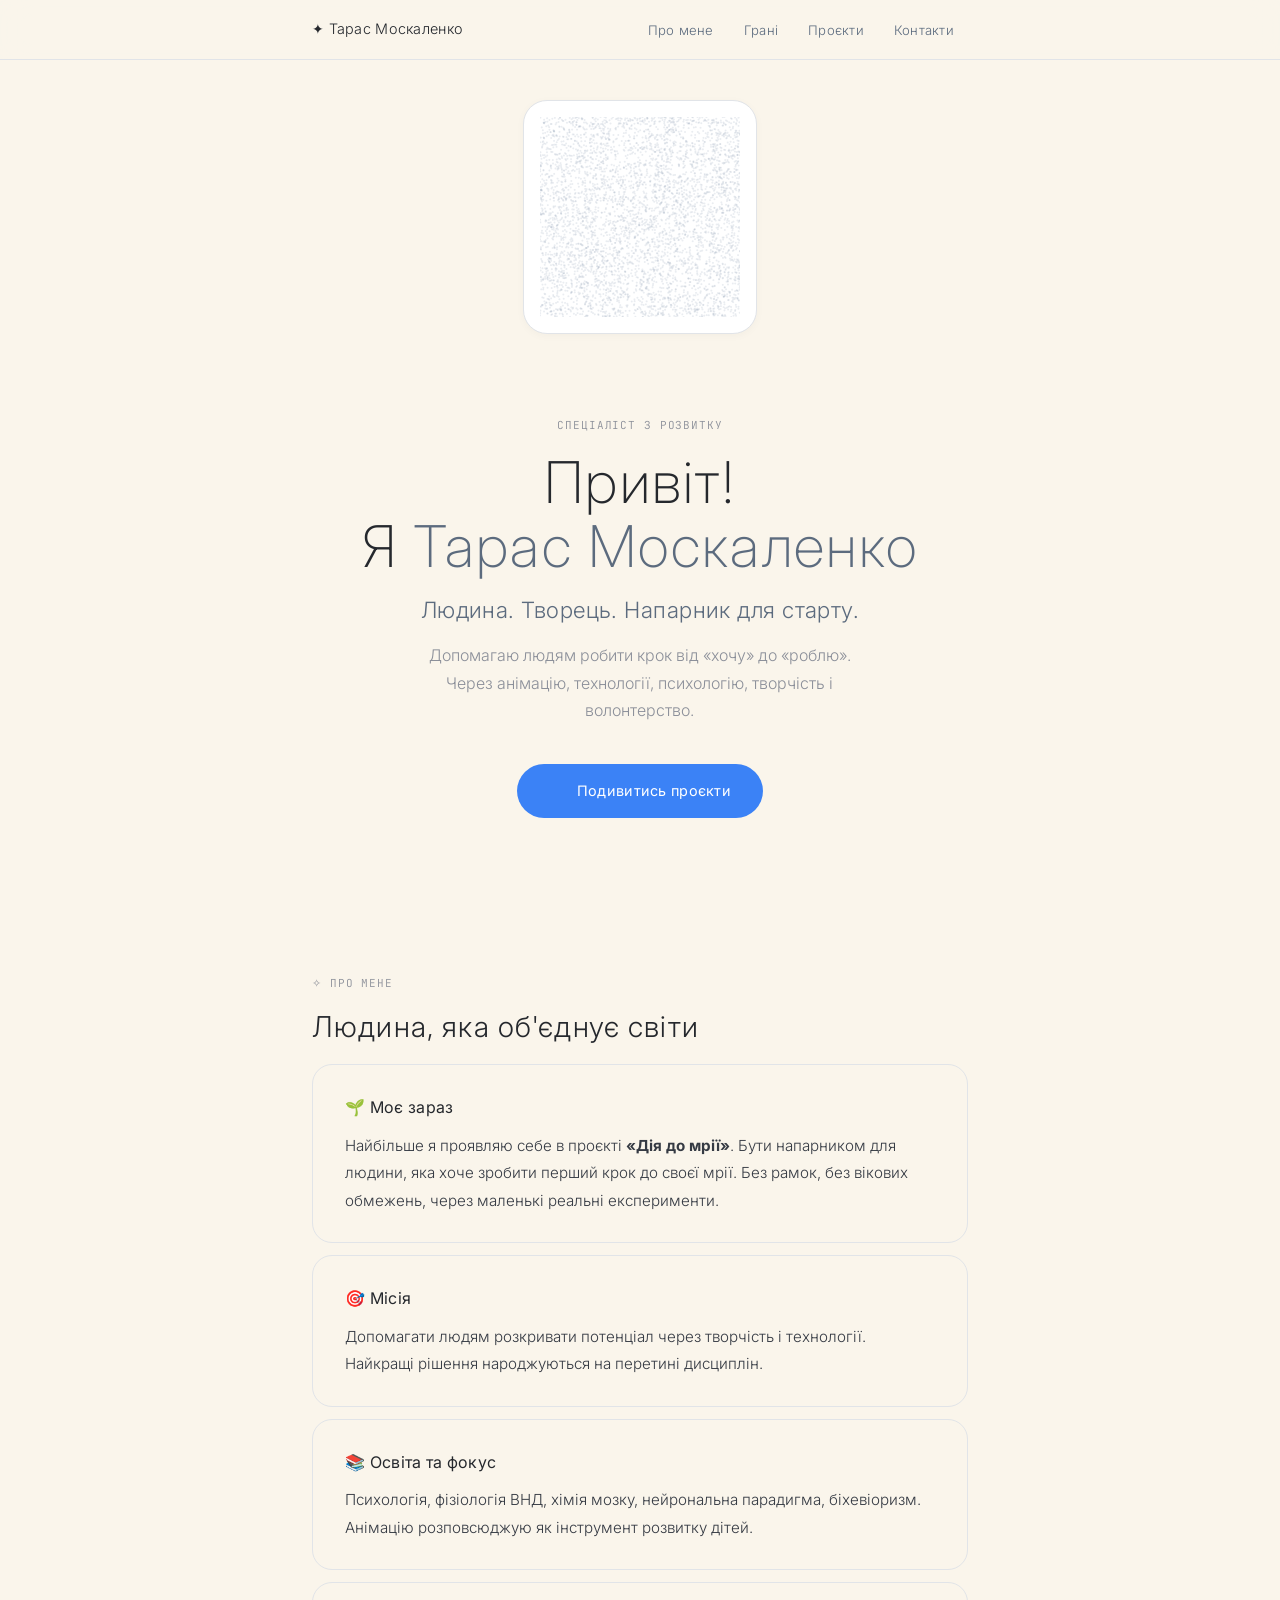
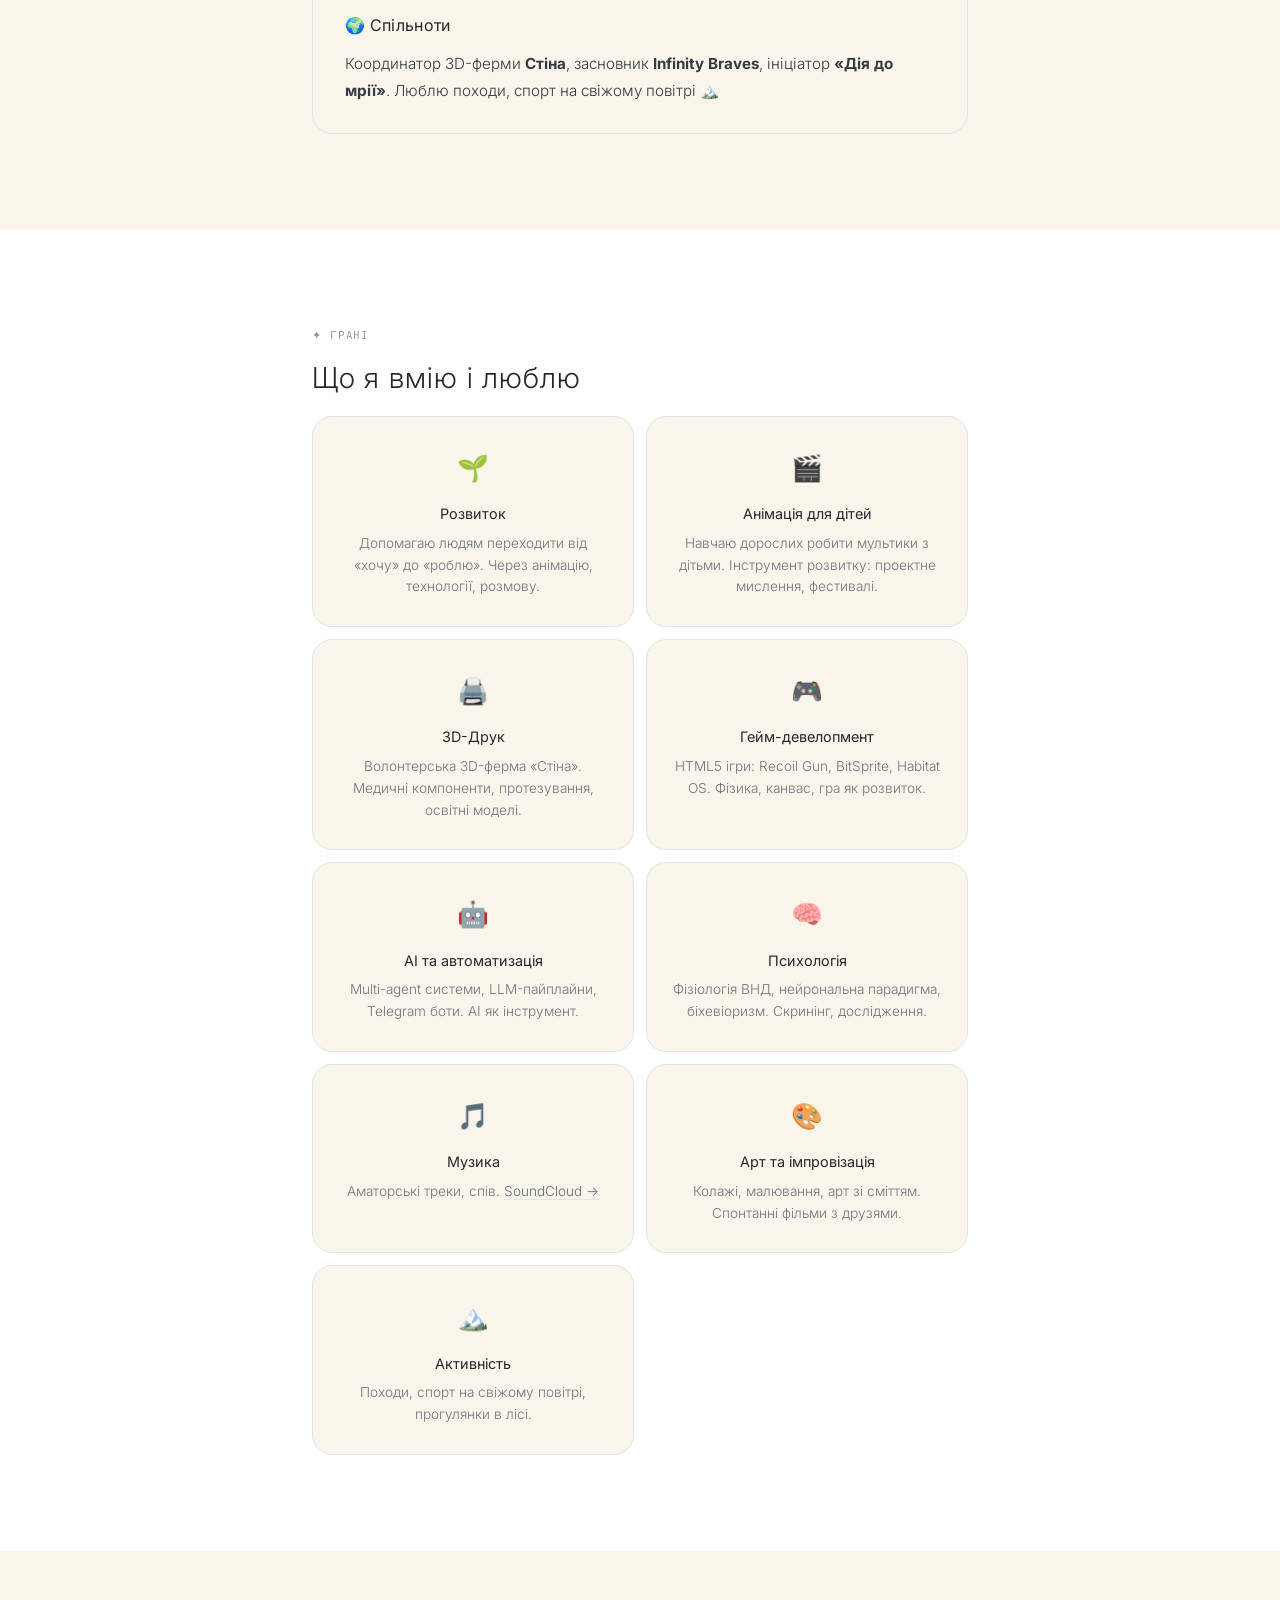
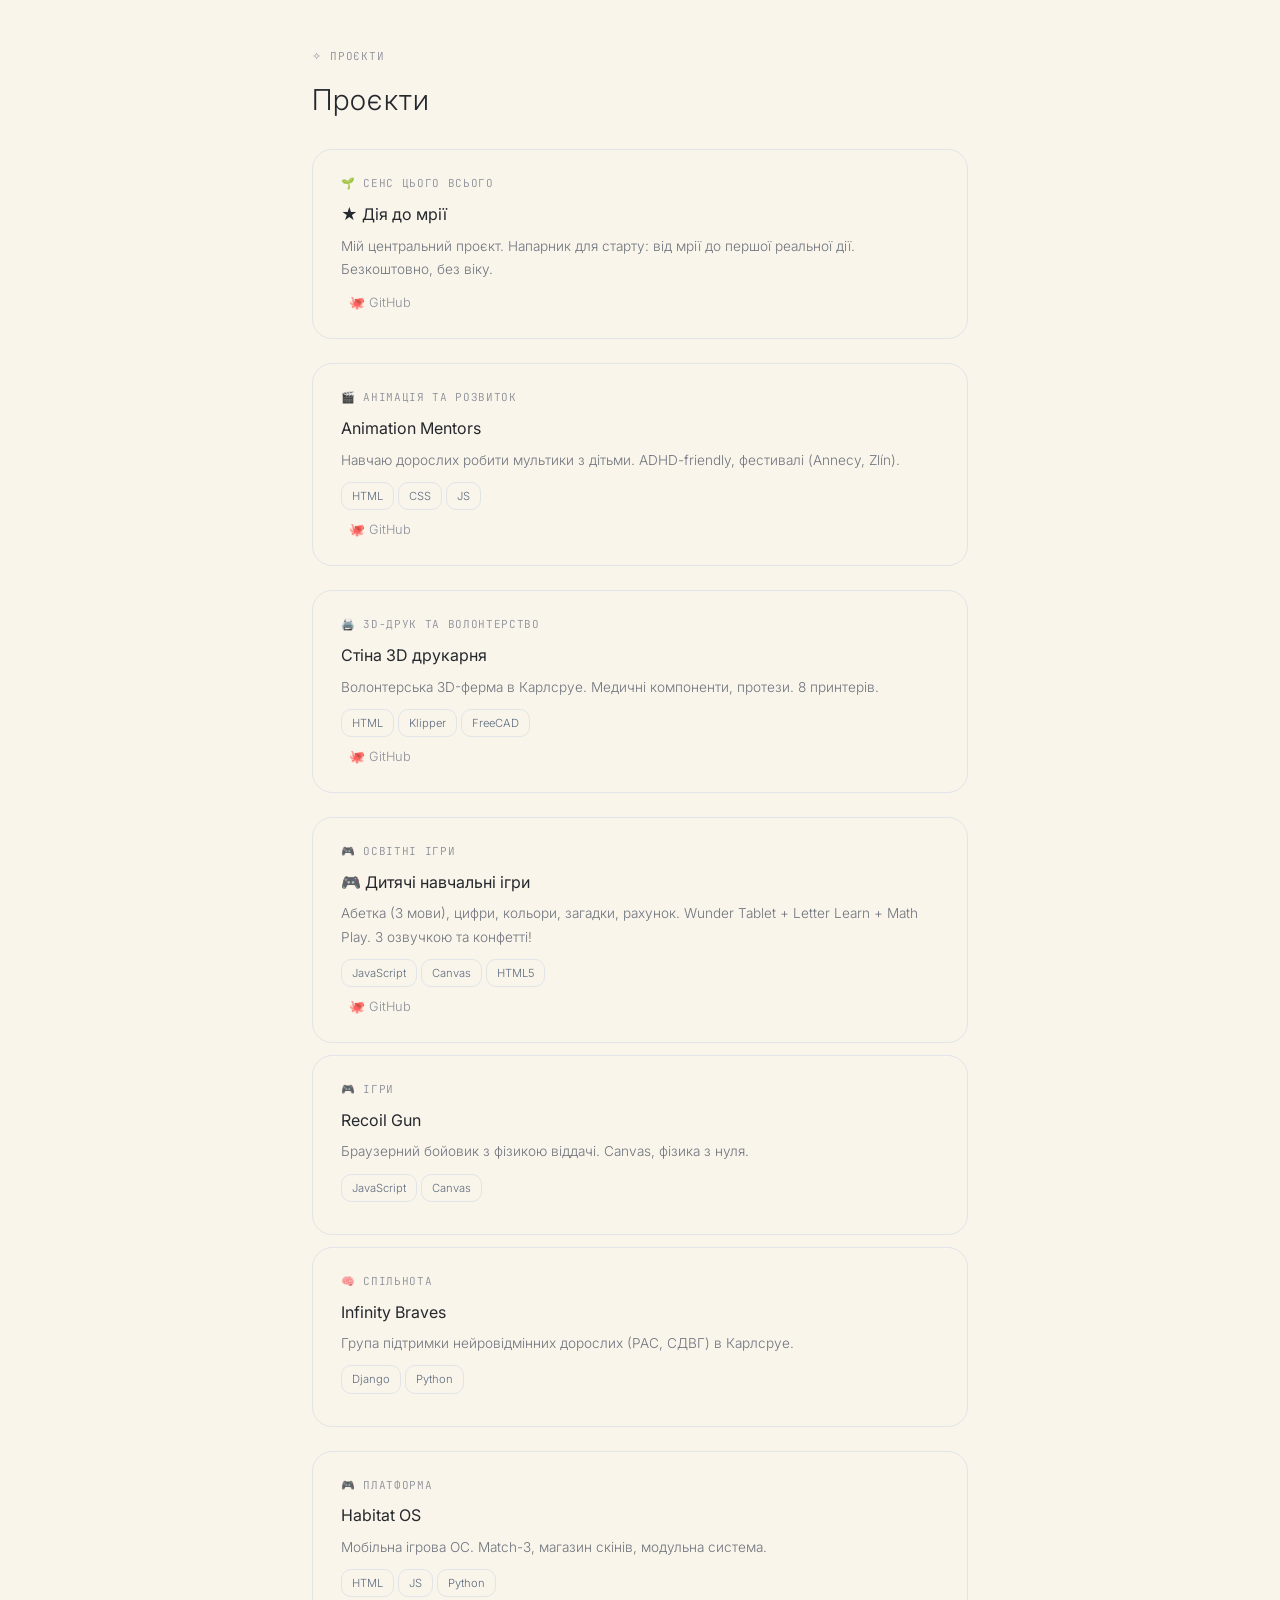
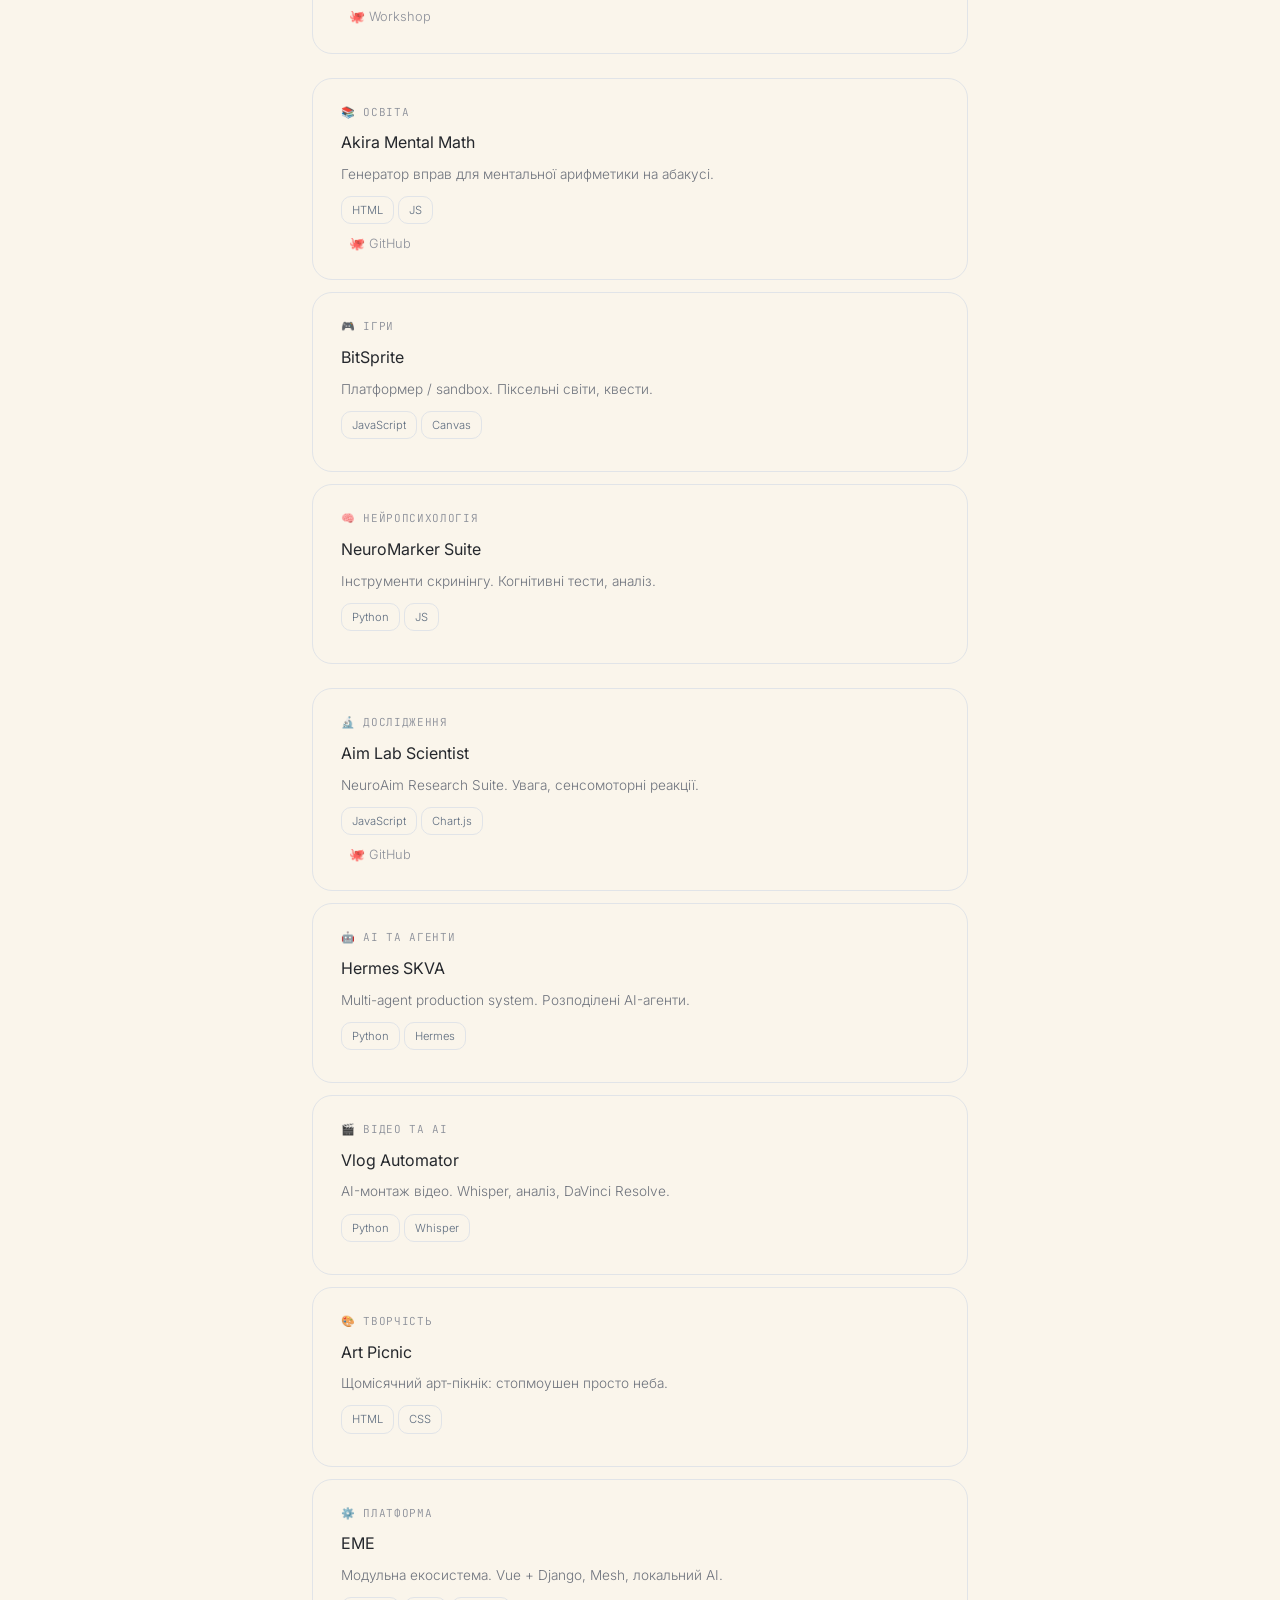
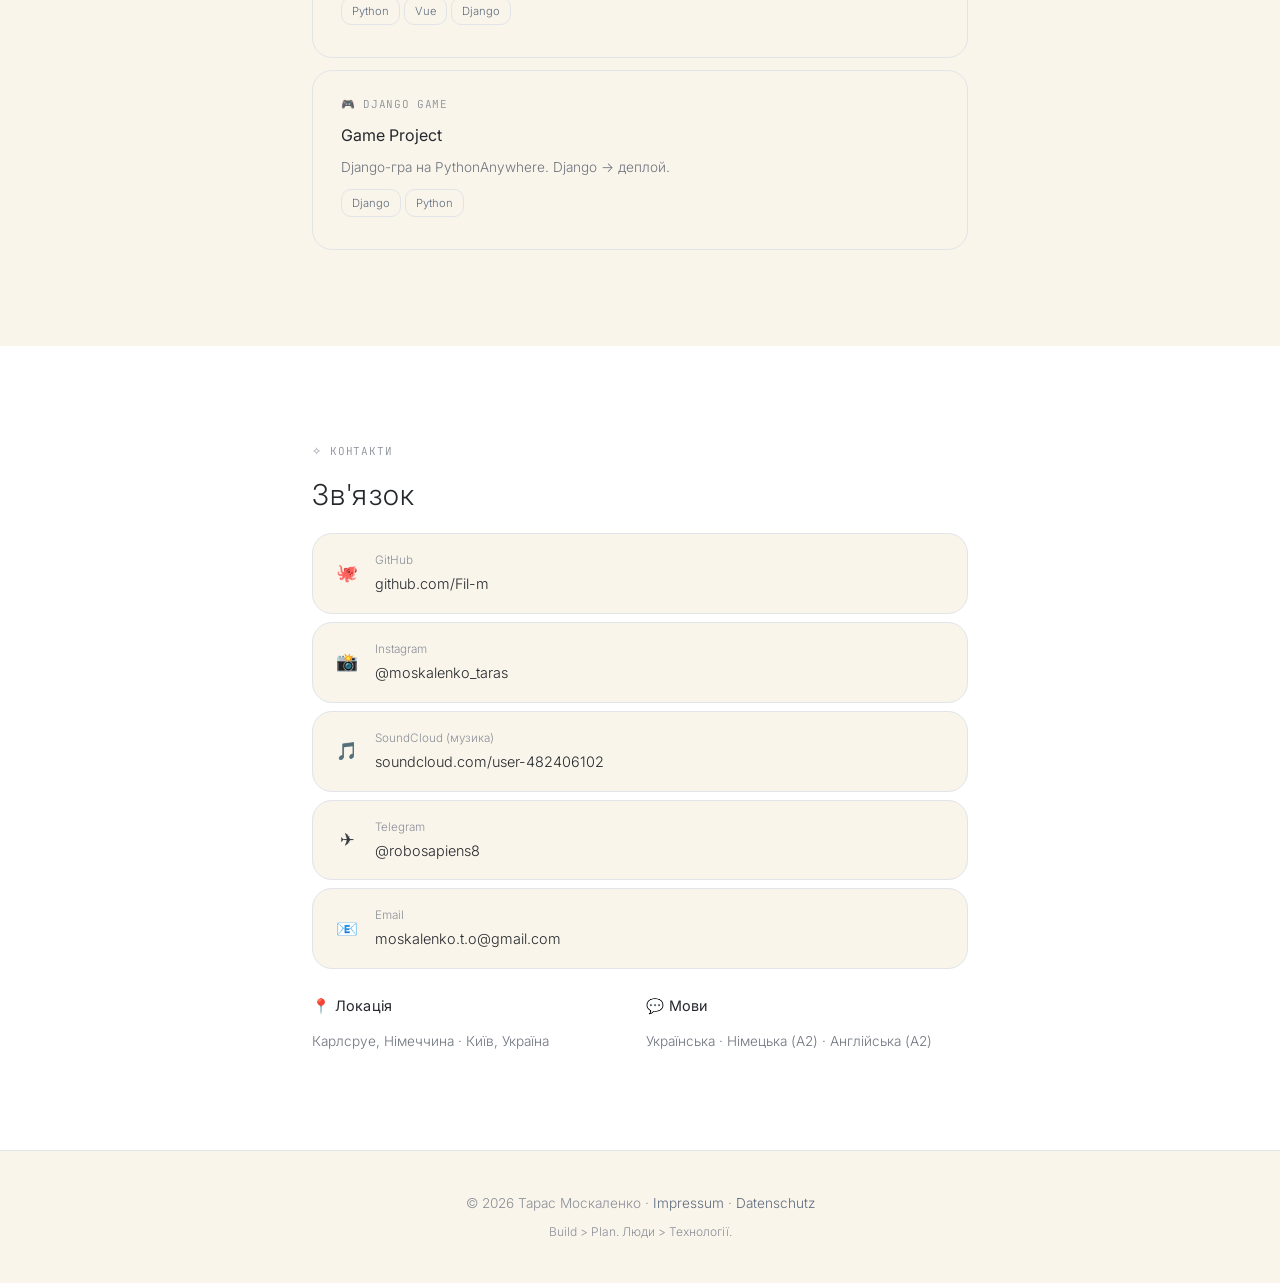
==== index.html @ 87bcaa01 "🖼️ Фото в білому div, кружок прибрано, частки літають по всьому блоку" ====
<!DOCTYPE html>
<html lang="uk">
<head>
<meta charset="UTF-8">
<meta name="viewport" content="width=device-width, initial-scale=1.0">
<title>Тарас Москаленко — Людина. Творець.</title>
<meta name="description" content="Тарас Москаленко — спеціаліст з розвитку. Анімація для дітей, 3D-друк, гейм-девелопмент, творчість, психологія.">
<link rel="preconnect" href="https://fonts.googleapis.com">
<link href="https://fonts.googleapis.com/css2?family=Inter:wght@200;300;400;500&family=JetBrains+Mono:wght@200;300;400&display=swap" rel="stylesheet">
<script src="face-data.js"></script>
<style>
*,*::before,*::after{box-sizing:border-box;margin:0;padding:0}
html{scroll-behavior:smooth}
body{font-family:'Inter',-apple-system,system-ui,sans-serif;background:#faf5eb;color:#353a43;line-height:1.8;-webkit-font-smoothing:antialiased;font-size:17px;font-weight:300}

.container{max-width:720px;margin:0 auto;padding:0 32px}
.mono{font-family:'JetBrains Mono',monospace;font-weight:300}

/* NAV */
nav{position:fixed;top:0;left:0;right:0;z-index:100;background:rgba(250,245,235,0.85);backdrop-filter:blur(16px);border-bottom:1px solid #e1e4e8}
.nav-inner{display:flex;align-items:center;justify-content:space-between;max-width:720px;margin:0 auto;padding:14px 32px}
.nav-logo{font-family:'Inter',sans-serif;font-weight:300;font-size:0.9rem;color:#25282d;letter-spacing:0.02em}
.nav-links{display:flex;gap:2px;list-style:none;flex-wrap:wrap}
.nav-links a{color:#5c6b7e;text-decoration:none;font-size:0.82rem;font-weight:300;padding:5px 14px;border-radius:20px;transition:all 0.2s;letter-spacing:0.02em}
.nav-links a:hover{color:#25282d;background:rgba(92,107,126,0.08)}

/* HERO */
.hero{min-height:90vh;display:flex;align-items:center;justify-content:center;background:#faf5eb;color:#25282d;padding:100px 0 60px;text-align:center;position:relative}
.hero h1{font-size:clamp(2.2rem,5.5vw,3.6rem);font-weight:200;letter-spacing:0.04em;line-height:1.1;margin-bottom:12px;color:#25282d}
.hero h1 .hl{color:#5c6b7e}
.hero-tagline{font-size:clamp(1.1rem,2.5vw,1.4rem);color:#5c6b7e;max-width:520px;margin:0 auto 12px;font-weight:300;letter-spacing:0.02em}
.hero-sub{font-size:clamp(0.9rem,1.8vw,1rem);color:#8b8f99;max-width:460px;margin:0 auto 40px;font-weight:300;line-height:1.7}
.hero-visual{margin-bottom:40px}
.hero-photo-wrap{background:#fff;border:1px solid #e1e4e8;border-radius:24px;padding:16px;display:inline-block;margin-bottom:32px;box-shadow:0 2px 8px rgba(0,0,0,0.03)}
#particleCanvas{width:200px;height:200px;display:block;margin:0 auto}
.hero-cta{display:inline-flex;align-items:center;gap:10px;background:#3b82f6;color:#fff;padding:14px 32px;border-radius:40px;font-size:0.9rem;font-weight:400;text-decoration:none;letter-spacing:0.02em;transition:background 0.3s}
.hero-cta:hover{background:#2563eb}

/* SECTIONS */
section{padding:96px 0}
section:nth-child(odd){background:#faf5eb}
section:nth-child(even){background:#fff}
.section-label{font-size:11px;font-family:'JetBrains Mono',monospace;font-weight:300;text-transform:uppercase;letter-spacing:0.08em;color:#8b8f99;margin-bottom:16px}
h2{font-size:clamp(1.4rem,3.2vw,1.8rem);font-weight:300;letter-spacing:0.04em;margin-bottom:20px;color:#25282d;line-height:1.2}
h2 + .sub{color:#6e737d;font-size:1rem;margin-bottom:40px;max-width:560px;line-height:1.7;font-weight:300}

/* ABOUT */
.about-grid{display:grid;grid-template-columns:1fr;gap:12px}
.about-card{background:#faf5eb;border:1px solid #e1e4e8;border-radius:20px;padding:28px 32px}
.about-card h3{font-size:1rem;font-weight:400;margin-bottom:10px;color:#25282d;letter-spacing:0.02em}
.about-card p{color:#353a43;font-size:0.95rem;line-height:1.8;font-weight:300}

/* FACETS */
.facets-grid{display:grid;grid-template-columns:repeat(auto-fill,minmax(220px,1fr));gap:12px}
.facet-card{background:#faf5eb;border:1px solid #e1e4e8;border-radius:20px;padding:28px 24px;text-align:center;transition:border-color 0.2s}
.facet-card:hover{border-color:#5c6b7e}
.facet-icon{font-size:1.6rem;margin-bottom:10px}
.facet-card h3{font-family:'Inter',sans-serif;font-size:0.9rem;font-weight:400;margin-bottom:6px;color:#25282d}
.facet-card p{color:#6e737d;font-size:0.85rem;line-height:1.6;font-weight:300}

/* PROJECTS */
.projects-grid{display:grid;grid-template-columns:1fr;gap:12px}
.project-card-link{text-decoration:none;color:inherit;display:block;border-radius:20px}
.project-card{background:#faf5eb;border:1px solid #e1e4e8;border-radius:20px;padding:24px 28px;transition:border-color 0.2s}
.project-card:hover{border-color:#5c6b7e}
.project-cat{font-size:11px;font-family:'JetBrains Mono',monospace;font-weight:300;text-transform:uppercase;letter-spacing:0.06em;color:#8b8f99;margin-bottom:6px}
.project-card h3{font-size:1rem;font-weight:400;margin-bottom:6px;color:#25282d}
.project-card p{color:#6e737d;font-size:0.85rem;line-height:1.7;margin-bottom:10px;font-weight:300}
.project-techs{display:flex;flex-wrap:wrap;gap:4px;margin-bottom:8px}
.project-tech{font-size:0.7rem;font-weight:300;padding:3px 10px;border-radius:10px;border:1px solid #e1e4e8;color:#5c6b7e}
.project-links{display:flex;gap:8px}
.project-links a{color:#8b8f99;font-size:0.8rem;font-weight:300;text-decoration:none;transition:color 0.2s;display:inline-flex;align-items:center;gap:4px;position:relative;z-index:2}
.project-links a:hover{color:#25282d}

/* CONTACT */
.contact-grid{display:grid;grid-template-columns:1fr;gap:12px}
.contact-links{display:flex;flex-direction:column;gap:8px}
.contact-item{display:flex;align-items:center;gap:14px;padding:16px 20px;border-radius:20px;background:#faf5eb;border:1px solid #e1e4e8;text-decoration:none;color:#353a43;transition:border-color 0.2s}
.contact-item:hover{border-color:#5c6b7e}
.contact-icon{font-size:1.1rem;width:28px;text-align:center}
.contact-label{font-size:0.73rem;color:#8b8f99;font-weight:300}
.contact-value{font-size:0.9rem;font-weight:300;color:#25282d}

/* FOOTER */
footer{background:#faf5eb;border-top:1px solid #e1e4e8;color:#8b8f99;text-align:center;padding:40px 0;font-size:0.85rem;font-weight:300}
footer a{color:#5c6b7e;text-decoration:none}
footer a:hover{color:#25282d}

/* ANIMATION */
.fade-in{opacity:0;transform:translateY(20px);transition:opacity 0.8s ease,transform 0.8s ease}
.fade-in.visible{opacity:1;transform:translateY(0)}

@media(max-width:640px){
  body{font-size:16px}
  .hero{min-height:auto;padding:80px 0 50px}
  .container{padding:0 24px}
  section{padding:64px 0}
  .nav-inner{padding:12px 24px}
  .nav-links a{padding:4px 10px;font-size:0.75rem}
  #particleCanvas{width:160px;height:160px}
  .hero h1{font-size:clamp(1.8rem,7vw,2.4rem)}
  .about-card,.project-card{padding:22px 20px}
  .facet-card{padding:22px 18px}
}
</style>
</head>
<body>

<nav>
  <div class="nav-inner">
    <div class="nav-logo">✦ Тарас Москаленко</div>
    <ul class="nav-links">
      <li><a href="#about">Про мене</a></li>
      <li><a href="#facets">Грані</a></li>
      <li><a href="#projects">Проєкти</a></li>
      <li><a href="#contact">Контакти</a></li>
    </ul>
  </div>
</nav>

<!-- HERO -->
<header class="hero" id="home">
  <div class="container">
    <div class="hero-visual">
      <div class="hero-photo-wrap">
        <canvas id="particleCanvas" width="400" height="400"></canvas>
      </div>
    </div>
    <div class="section-label" style="color:#8b8f99">Спеціаліст з розвитку</div>
    <h1>Привіт!<br>Я <span class="hl">Тарас Москаленко</span></h1>
    <div class="hero-tagline">Людина. Творець. Напарник для старту.</div>
    <div class="hero-sub">Допомагаю людям робити крок від «хочу» до «роблю». Через анімацію, технології, психологію, творчість і волонтерство.</div>
    <a href="#projects" class="hero-cta">
      <svg viewBox="0 0 24 24" fill="none" stroke-width="1.5" stroke-linecap="round" stroke-linejoin="round" width="18" height="18"><path d="M7 17L17 7"/><path d="M7 7h10v10"/></svg>
      Подивитись проєкти
    </a>
  </div>
</header>

<!-- ABOUT -->
<section id="about">
  <div class="container fade-in">
    <div class="section-label">✧ Про мене</div>
    <h2>Людина, яка об'єднує світи</h2>
    <div class="about-grid">
      <div class="about-card"><h3>🌱 Моє зараз</h3><p>Найбільше я проявляю себе в проєкті <strong>«Дія до мрії»</strong>. Бути напарником для людини, яка хоче зробити перший крок до своєї мрії. Без рамок, без вікових обмежень, через маленькі реальні експерименти.</p></div>
      <div class="about-card"><h3>🎯 Місія</h3><p>Допомагати людям розкривати потенціал через творчість і технології. Найкращі рішення народжуються на перетині дисциплін.</p></div>
      <div class="about-card"><h3>📚 Освіта та фокус</h3><p>Психологія, фізіологія ВНД, хімія мозку, нейрональна парадигма, біхевіоризм. Анімацію розповсюджую як інструмент розвитку дітей.</p></div>
      <div class="about-card"><h3>🌍 Спільноти</h3><p>Координатор 3D-ферми <strong>Стіна</strong>, засновник <strong>Infinity Braves</strong>, ініціатор <strong>«Дія до мрії»</strong>. Люблю походи, спорт на свіжому повітрі 🏔️</p></div>
    </div>
  </div>
</section>

<!-- FACETS -->
<section id="facets">
  <div class="container fade-in">
    <div class="section-label">✦ Грані</div>
    <h2>Що я вмію і люблю</h2>
    <div class="facets-grid">
      <div class="facet-card"><div class="facet-icon">🌱</div><h3>Розвиток</h3><p>Допомагаю людям переходити від «хочу» до «роблю». Через анімацію, технології, розмову.</p></div>
      <div class="facet-card"><div class="facet-icon">🎬</div><h3>Анімація для дітей</h3><p>Навчаю дорослих робити мультики з дітьми. Інструмент розвитку: проектне мислення, фестивалі.</p></div>
      <div class="facet-card"><div class="facet-icon">🖨️</div><h3>3D-Друк</h3><p>Волонтерська 3D-ферма «Стіна». Медичні компоненти, протезування, освітні моделі.</p></div>
      <div class="facet-card"><div class="facet-icon">🎮</div><h3>Гейм-девелопмент</h3><p>HTML5 ігри: Recoil Gun, BitSprite, Habitat OS. Фізика, канвас, гра як розвиток.</p></div>
      <div class="facet-card"><div class="facet-icon">🤖</div><h3>AI та автоматизація</h3><p>Multi-agent системи, LLM-пайплайни, Telegram боти. AI як інструмент.</p></div>
      <div class="facet-card"><div class="facet-icon">🧠</div><h3>Психологія</h3><p>Фізіологія ВНД, нейрональна парадигма, біхевіоризм. Скринінг, дослідження.</p></div>
      <div class="facet-card"><div class="facet-icon">🎵</div><h3>Музика</h3><p>Аматорські треки, спів. <a href="https://soundcloud.com/user-482406102" target="_blank" style="color:#5c6b7e;text-decoration:none;border-bottom:1px solid #e1e4e8;">SoundCloud →</a></p></div>
      <div class="facet-card"><div class="facet-icon">🎨</div><h3>Арт та імпровізація</h3><p>Колажі, малювання, арт зі сміттям. Спонтанні фільми з друзями.</p></div>
      <div class="facet-card"><div class="facet-icon">🏔️</div><h3>Активність</h3><p>Походи, спорт на свіжому повітрі, прогулянки в лісі.</p></div>
    </div>
  </div>
</section>

<!-- PROJECTS -->
<section id="projects">
  <div class="container fade-in">
    <div class="section-label">✧ Проєкти</div>
    <h2>Проєкти</h2>
    <div class="projects-grid">
      <a href="https://fil-m.github.io/diya-do-mriyi/" target="_blank" class="project-card-link"><div class="project-card"><div class="project-cat">🌱 Сенс цього всього</div><h3>★ Дія до мрії</h3><p>Мій центральний проєкт. Напарник для старту: від мрії до першої реальної дії. Безкоштовно, без віку.</p><div class="project-links"><a href="https://github.com/Fil-m/diya-do-mriyi" target="_blank" onclick="event.stopPropagation()">🐙 GitHub</a></div></div></a>
      <a href="https://fil-m.github.io/animation_mentors/" target="_blank" class="project-card-link"><div class="project-card"><div class="project-cat">🎬 Анімація та розвиток</div><h3>Animation Mentors</h3><p>Навчаю дорослих робити мультики з дітьми. ADHD-friendly, фестивалі (Annecy, Zlín).</p><div class="project-techs"><span class="project-tech">HTML</span><span class="project-tech">CSS</span><span class="project-tech">JS</span></div><div class="project-links"><a href="https://github.com/Fil-m/animation_mentors" target="_blank" onclick="event.stopPropagation()">🐙 GitHub</a></div></div></a>
      <a href="https://fil-m.github.io/stina-3d/" target="_blank" class="project-card-link"><div class="project-card"><div class="project-cat">🖨️ 3D-Друк та волонтерство</div><h3>Стіна 3D друкарня</h3><p>Волонтерська 3D-ферма в Карлсруе. Медичні компоненти, протези. 8 принтерів.</p><div class="project-techs"><span class="project-tech">HTML</span><span class="project-tech">Klipper</span><span class="project-tech">FreeCAD</span></div><div class="project-links"><a href="https://github.com/Fil-m/stina-3d" target="_blank" onclick="event.stopPropagation()">🐙 GitHub</a></div></div></a>
      <a href="https://fil-m.github.io/kids-games/" target="_blank" class="project-card-link"><div class="project-card"><div class="project-cat">🎮 Освітні ігри</div><h3>🎮 Дитячі навчальні ігри</h3><p>Абетка (3 мови), цифри, кольори, загадки, рахунок. Wunder Tablet + Letter Learn + Math Play. З озвучкою та конфетті!</p><div class="project-techs"><span class="project-tech">JavaScript</span><span class="project-tech">Canvas</span><span class="project-tech">HTML5</span></div><div class="project-links"><a href="https://github.com/Fil-m/kids-games" target="_blank" onclick="event.stopPropagation()">🐙 GitHub</a></div></div></a>
      <a href="https://fil-m.github.io/recoil-game/" target="_blank" class="project-card-link"><div class="project-card"><div class="project-cat">🎮 Ігри</div><h3>Recoil Gun</h3><p>Браузерний бойовик з фізикою віддачі. Canvas, фізика з нуля.</p><div class="project-techs"><span class="project-tech">JavaScript</span><span class="project-tech">Canvas</span></div></div></a>
      <a href="https://fil-m.github.io/--braves/" target="_blank" class="project-card-link"><div class="project-card"><div class="project-cat">🧠 Спільнота</div><h3>Infinity Braves</h3><p>Група підтримки нейровідмінних дорослих (РАС, СДВГ) в Карлсруе.</p><div class="project-techs"><span class="project-tech">Django</span><span class="project-tech">Python</span></div></div></a>
      <a href="https://fil-m.github.io/habitat-os-test/" target="_blank" class="project-card-link"><div class="project-card"><div class="project-cat">🎮 Платформа</div><h3>Habitat OS</h3><p>Мобільна ігрова ОС. Match-3, магазин скінів, модульна система.</p><div class="project-techs"><span class="project-tech">HTML</span><span class="project-tech">JS</span><span class="project-tech">Python</span></div><div class="project-links"><a href="https://github.com/Fil-m/habitat-os-workshop" target="_blank" onclick="event.stopPropagation()">🐙 Workshop</a></div></div></a>
      <a href="https://fil-m.github.io/akira-mental-math/" target="_blank" class="project-card-link"><div class="project-card"><div class="project-cat">📚 Освіта</div><h3>Akira Mental Math</h3><p>Генератор вправ для ментальної арифметики на абакусі.</p><div class="project-techs"><span class="project-tech">HTML</span><span class="project-tech">JS</span></div><div class="project-links"><a href="https://github.com/Fil-m/akira-mental-math" target="_blank" onclick="event.stopPropagation()">🐙 GitHub</a></div></div></a>
      <a href="https://fil-m.github.io/bitsprite/" target="_blank" class="project-card-link"><div class="project-card"><div class="project-cat">🎮 Ігри</div><h3>BitSprite</h3><p>Платформер / sandbox. Піксельні світи, квести.</p><div class="project-techs"><span class="project-tech">JavaScript</span><span class="project-tech">Canvas</span></div></div></a>
      <a href="https://github.com/Fil-m/neuromarker-suite" target="_blank" class="project-card-link"><div class="project-card"><div class="project-cat">🧠 Нейропсихологія</div><h3>NeuroMarker Suite</h3><p>Інструменти скринінгу. Когнітивні тести, аналіз.</p><div class="project-techs"><span class="project-tech">Python</span><span class="project-tech">JS</span></div></div></a>
      <a href="https://fil-m.github.io/aim-lab-scientist/" target="_blank" class="project-card-link"><div class="project-card"><div class="project-cat">🔬 Дослідження</div><h3>Aim Lab Scientist</h3><p>NeuroAim Research Suite. Увага, сенсомоторні реакції.</p><div class="project-techs"><span class="project-tech">JavaScript</span><span class="project-tech">Chart.js</span></div><div class="project-links"><a href="https://github.com/Fil-m/aim-lab-scientist" target="_blank" onclick="event.stopPropagation()">🐙 GitHub</a></div></div></a>
      <a href="https://github.com/Fil-m/hermes-skva" target="_blank" class="project-card-link"><div class="project-card"><div class="project-cat">🤖 AI та агенти</div><h3>Hermes SKVA</h3><p>Multi-agent production system. Розподілені AI-агенти.</p><div class="project-techs"><span class="project-tech">Python</span><span class="project-tech">Hermes</span></div></div></a>
      <a href="https://github.com/Fil-m/vlog-automator" target="_blank" class="project-card-link"><div class="project-card"><div class="project-cat">🎬 Відео та AI</div><h3>Vlog Automator</h3><p>AI-монтаж відео. Whisper, аналіз, DaVinci Resolve.</p><div class="project-techs"><span class="project-tech">Python</span><span class="project-tech">Whisper</span></div></div></a>
      <a href="https://fil-m.github.io/art-picnic/" target="_blank" class="project-card-link"><div class="project-card"><div class="project-cat">🎨 Творчість</div><h3>Art Picnic</h3><p>Щомісячний арт-пікнік: стопмоушен просто неба.</p><div class="project-techs"><span class="project-tech">HTML</span><span class="project-tech">CSS</span></div></div></a>
      <a href="https://github.com/Fil-m/eme" target="_blank" class="project-card-link"><div class="project-card"><div class="project-cat">⚙️ Платформа</div><h3>EME</h3><p>Модульна екосистема. Vue + Django, Mesh, локальний AI.</p><div class="project-techs"><span class="project-tech">Python</span><span class="project-tech">Vue</span><span class="project-tech">Django</span></div></div></a>
      <a href="https://yelyzavetaandriievska.pythonanywhere.com/" target="_blank" class="project-card-link"><div class="project-card"><div class="project-cat">🎮 Django Game</div><h3>Game Project</h3><p>Django-гра на PythonAnywhere. Django → деплой.</p><div class="project-techs"><span class="project-tech">Django</span><span class="project-tech">Python</span></div></div></a>
    </div>
  </div>
</section>

<!-- CONTACT -->
<section id="contact">
  <div class="container fade-in">
    <div class="section-label">✧ Контакти</div>
    <h2>Зв'язок</h2>
    <div class="contact-grid">
      <div class="contact-links">
        <a href="https://github.com/Fil-m" target="_blank" class="contact-item"><div class="contact-icon">🐙</div><div><div class="contact-label">GitHub</div><div class="contact-value">github.com/Fil-m</div></div></a>
        <a href="https://www.instagram.com/moskalenko_taras/" target="_blank" class="contact-item"><div class="contact-icon">📸</div><div><div class="contact-label">Instagram</div><div class="contact-value">@moskalenko_taras</div></div></a>
        <a href="https://soundcloud.com/user-482406102" target="_blank" class="contact-item"><div class="contact-icon">🎵</div><div><div class="contact-label">SoundCloud (музика)</div><div class="contact-value">soundcloud.com/user-482406102</div></div></a>
        <a href="https://t.me/robosapiens8" target="_blank" class="contact-item"><div class="contact-icon">✈️</div><div><div class="contact-label">Telegram</div><div class="contact-value">@robosapiens8</div></div></a>
        <a href="mailto:moskalenko.t.o@gmail.com" class="contact-item"><div class="contact-icon">📧</div><div><div class="contact-label">Email</div><div class="contact-value">moskalenko.t.o@gmail.com</div></div></a>
      </div>
      <div style="display:grid;grid-template-columns:1fr 1fr;gap:12px;margin-top:12px">
        <div class="about-card" style="background:none;padding:0;border:none"><h3 style="color:#25282d;font-size:0.9rem">📍 Локація</h3><p style="color:#6e737d;font-size:0.85rem">Карлсруе, Німеччина · Київ, Україна</p></div>
        <div class="about-card" style="background:none;padding:0;border:none"><h3 style="color:#25282d;font-size:0.9rem">💬 Мови</h3><p style="color:#6e737d;font-size:0.85rem">Українська · Німецька (A2) · Англійська (A2)</p></div>
      </div>
    </div>
  </div>
</section>

<footer>
  <div class="container">
    <p>© 2026 Тарас Москаленко · <a href="https://fil-m.github.io/diya-do-mriyi/impressum.html">Impressum</a> · <a href="https://fil-m.github.io/diya-do-mriyi/datenschutz.html">Datenschutz</a></p>
    <p style="margin-top:6px;font-size:0.75rem;color:#8b8f99">Build > Plan. Люди > Технології.</p>
  </div>
</footer>

<script>
// ─── PIXEL PARTICLE SYSTEM ───
const canvas = document.getElementById('particleCanvas');
const ctx = canvas.getContext('2d');
const W = canvas.width, H = canvas.height;

let particles = [];
const PHASE_CHAOS = 0, PHASE_FORMING = 1, PHASE_FORMED = 2, PHASE_SCATTER = 3;
let phase = PHASE_CHAOS;
let phaseTimer = 0;
const FORM_DURATION = 200;
const HOLD_DURATION = 400;
const SCATTER_DURATION = 150;
const CHAOS_DURATION = 400;

function initParticles() {
    const data = FACEPIXELS;
    const grid = data.grid || 45;
    const scale = 0.75;
    const cellW = (W * scale) / grid;
    const cellH = (H * scale) / grid;
    const offsetX = (W - W * scale) / 2;
    const offsetY = (H - H * scale) / 2;

    particles = data.particles.map(p => {
        const tx = offsetX + p.x * W * scale + cellW/2;
        const ty = offsetY + p.y * H * scale + cellH/2;
        return {
            x: Math.random() * W, y: Math.random() * H,
            tx, ty, sx: 0, sy: 0,
            vx: (Math.random() - 0.5) * 2,
            vy: (Math.random() - 0.5) * 2,
            r: p.r, g: p.g, b: p.b,
            size: 4 + Math.random() * 2
        };
    });
    particles.forEach(p => {
        p.sx = Math.random() * W;
        p.sy = Math.random() * H;
    });
}

function lerp(a, b, t) { return a + (b - a) * t; }

function update() {
    phaseTimer++;
    if (phase === PHASE_CHAOS && phaseTimer > CHAOS_DURATION) {
        phase = PHASE_FORMING; phaseTimer = 0;
        particles.forEach(p => { p.sx = p.x; p.sy = p.y; });
    } else if (phase === PHASE_FORMING && phaseTimer > FORM_DURATION) {
        phase = PHASE_FORMED; phaseTimer = 0;
    } else if (phase === PHASE_FORMED && phaseTimer > HOLD_DURATION) {
        phase = PHASE_SCATTER; phaseTimer = 0;
    } else if (phase === PHASE_SCATTER && phaseTimer > SCATTER_DURATION) {
        phase = PHASE_CHAOS; phaseTimer = 0;
    }

    const t = phaseTimer;
    particles.forEach(p => {
        if (phase === PHASE_CHAOS) {
            p.vx += (Math.random() - 0.5) * 0.5;
            p.vy += (Math.random() - 0.5) * 0.5;
            p.vx *= 0.96;
            p.vy *= 0.96;
            p.x += p.vx;
            p.y += p.vy;
            if (p.x < 0 || p.x > W) p.vx *= -0.5;
            if (p.y < 0 || p.y > H) p.vy *= -0.5;
            p.x = Math.max(0, Math.min(W, p.x));
            p.y = Math.max(0, Math.min(H, p.y));
        } else if (phase === PHASE_FORMING) {
            const progress = Math.min(t / FORM_DURATION, 1);
            const ease = 1 - Math.pow(1 - progress, 3);
            p.x = lerp(p.sx, p.tx, ease);
            p.y = lerp(p.sy, p.ty, ease);
        } else if (phase === PHASE_FORMED) {
            const breathe = Math.sin(t * 0.02 + p.tx * 0.1) * 0.3;
            p.x = p.tx + breathe;
            p.y = p.ty + Math.cos(t * 0.02 + p.ty * 0.1) * 0.3;
        } else if (phase === PHASE_SCATTER) {
            const progress = Math.min(t / SCATTER_DURATION, 1);
            const ease = progress * progress;
            p.x = lerp(p.tx, p.sx, ease);
            p.y = lerp(p.ty, p.sy, ease);
        }
    });
}

function draw() {
    ctx.clearRect(0, 0, W, H);
    const isFormed = phase === PHASE_FORMED;
    const isForming = phase === PHASE_FORMING;
    const isScatter = phase === PHASE_SCATTER;
    const prog = Math.min(phaseTimer / FORM_DURATION, 1);
    const scatterProg = Math.min(phaseTimer / SCATTER_DURATION, 1);

    particles.forEach(p => {
        let sz, alpha;
        if (isFormed) { sz = 4.5; alpha = 1.0; }
        else if (isForming) { sz = 2.5 + prog * 3; alpha = 0.3 + prog * 0.7; }
        else if (isScatter) { sz = 4.5 * (1 - scatterProg * 0.5); alpha = 1.0 - scatterProg * 0.8; }
        else { sz = 2; alpha = 0.2; }

        ctx.beginPath();
        ctx.arc(p.x, p.y, sz, 0, Math.PI * 2);
        if (isFormed || isForming) { ctx.fillStyle = `rgba(${p.r},${p.g},${p.b},${alpha})`; }
        else if (isScatter) {
            const gray = Math.round(0.3 * p.r + 0.59 * p.g + 0.11 * p.b);
            const mix = scatterProg;
            const r = Math.round(p.r + (gray - p.r) * mix);
            const g = Math.round(p.g + (gray - p.g) * mix);
            const b = Math.round(p.b + (gray - p.b) * mix);
            ctx.fillStyle = `rgba(${r},${g},${b},${alpha})`;
        } else { ctx.fillStyle = `rgba(148,163,184,${alpha})`; }
        ctx.fill();
    });
}

function animate() {
    update();
    draw();
    requestAnimationFrame(animate);
}

initParticles();
animate();

// ─── FADE-IN ON SCROLL ───
const observer = new IntersectionObserver((entries) => {
  entries.forEach(entry => {
    if (entry.isIntersecting) entry.target.classList.add('visible');
  });
}, { threshold: 0.1 });
document.querySelectorAll('.fade-in').forEach(el => observer.observe(el));

// Smooth scroll
document.querySelectorAll('a[href^="#"]').forEach(a => {
  a.addEventListener('click', e => {
    e.preventDefault();
    const t = document.querySelector(a.getAttribute('href'));
    if(t) t.scrollIntoView({behavior:'smooth', block:'start'});
  });
});
</script>
</body>
</html>
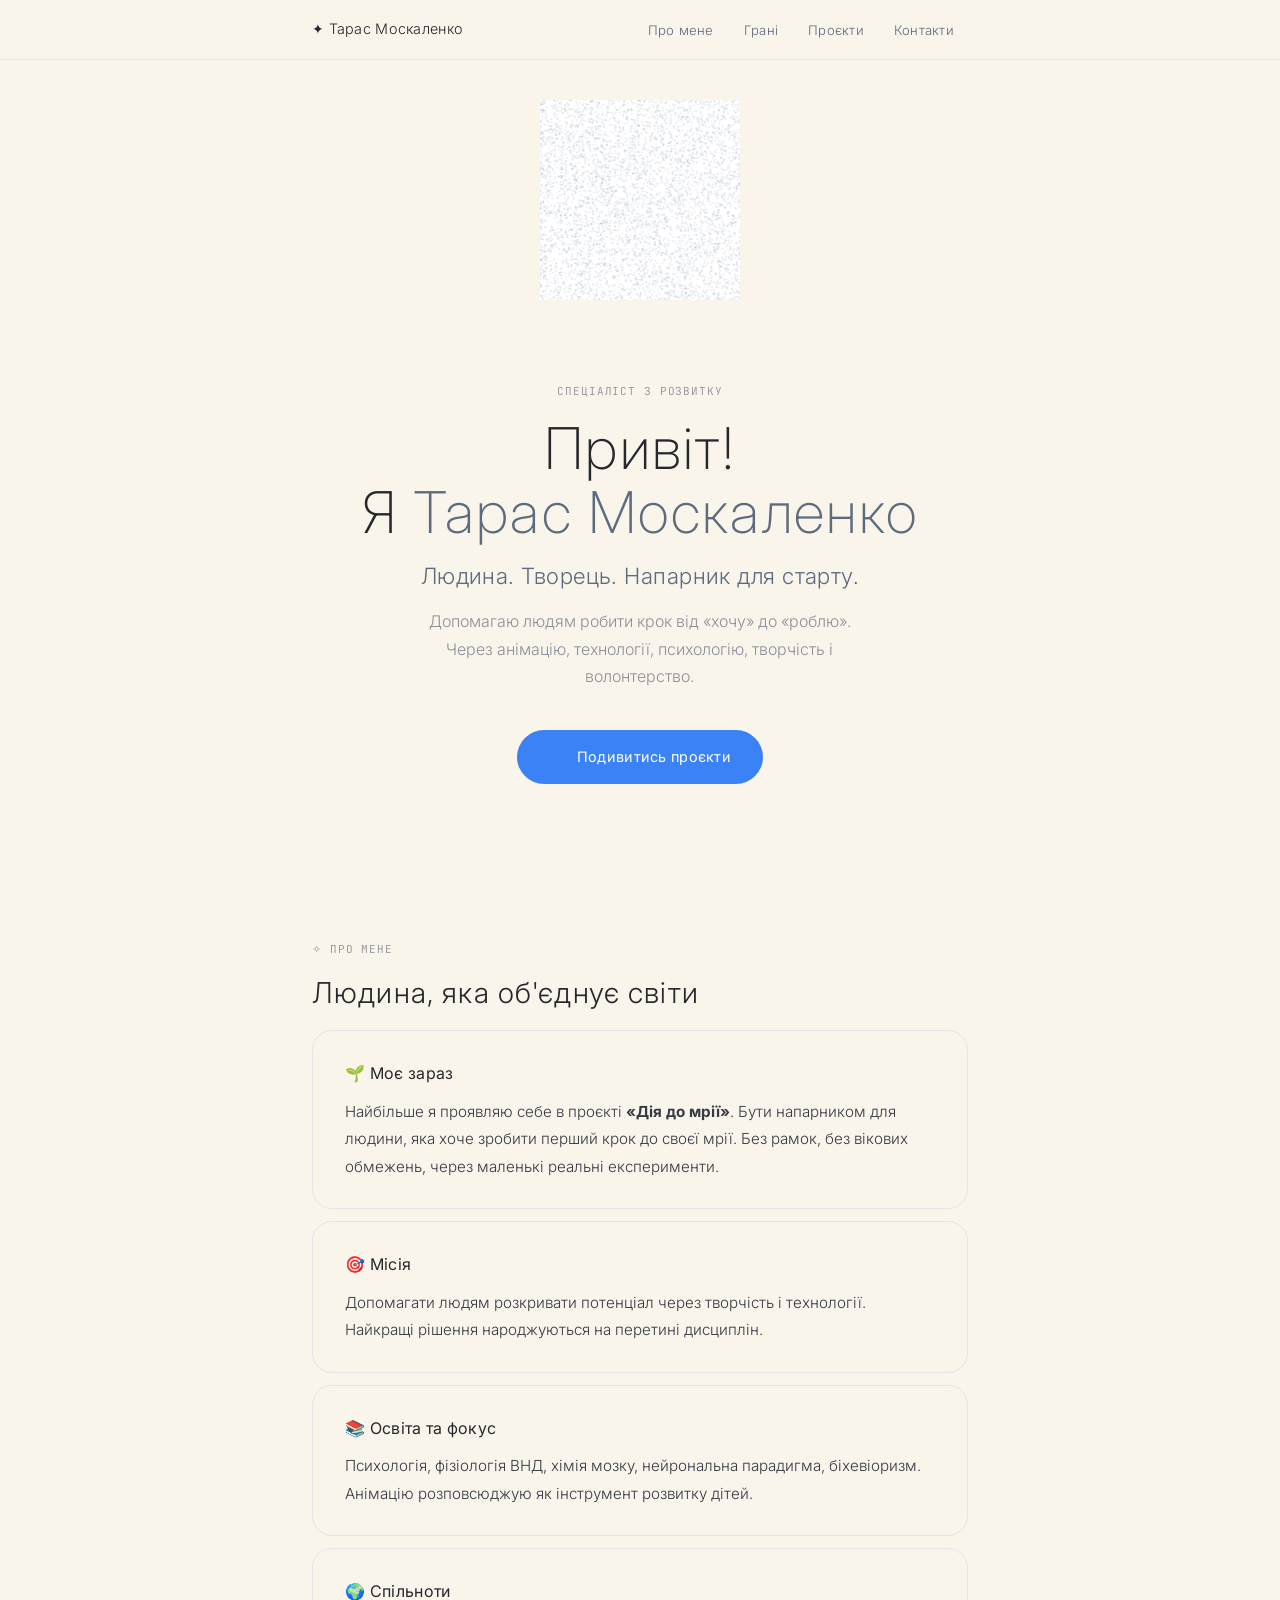
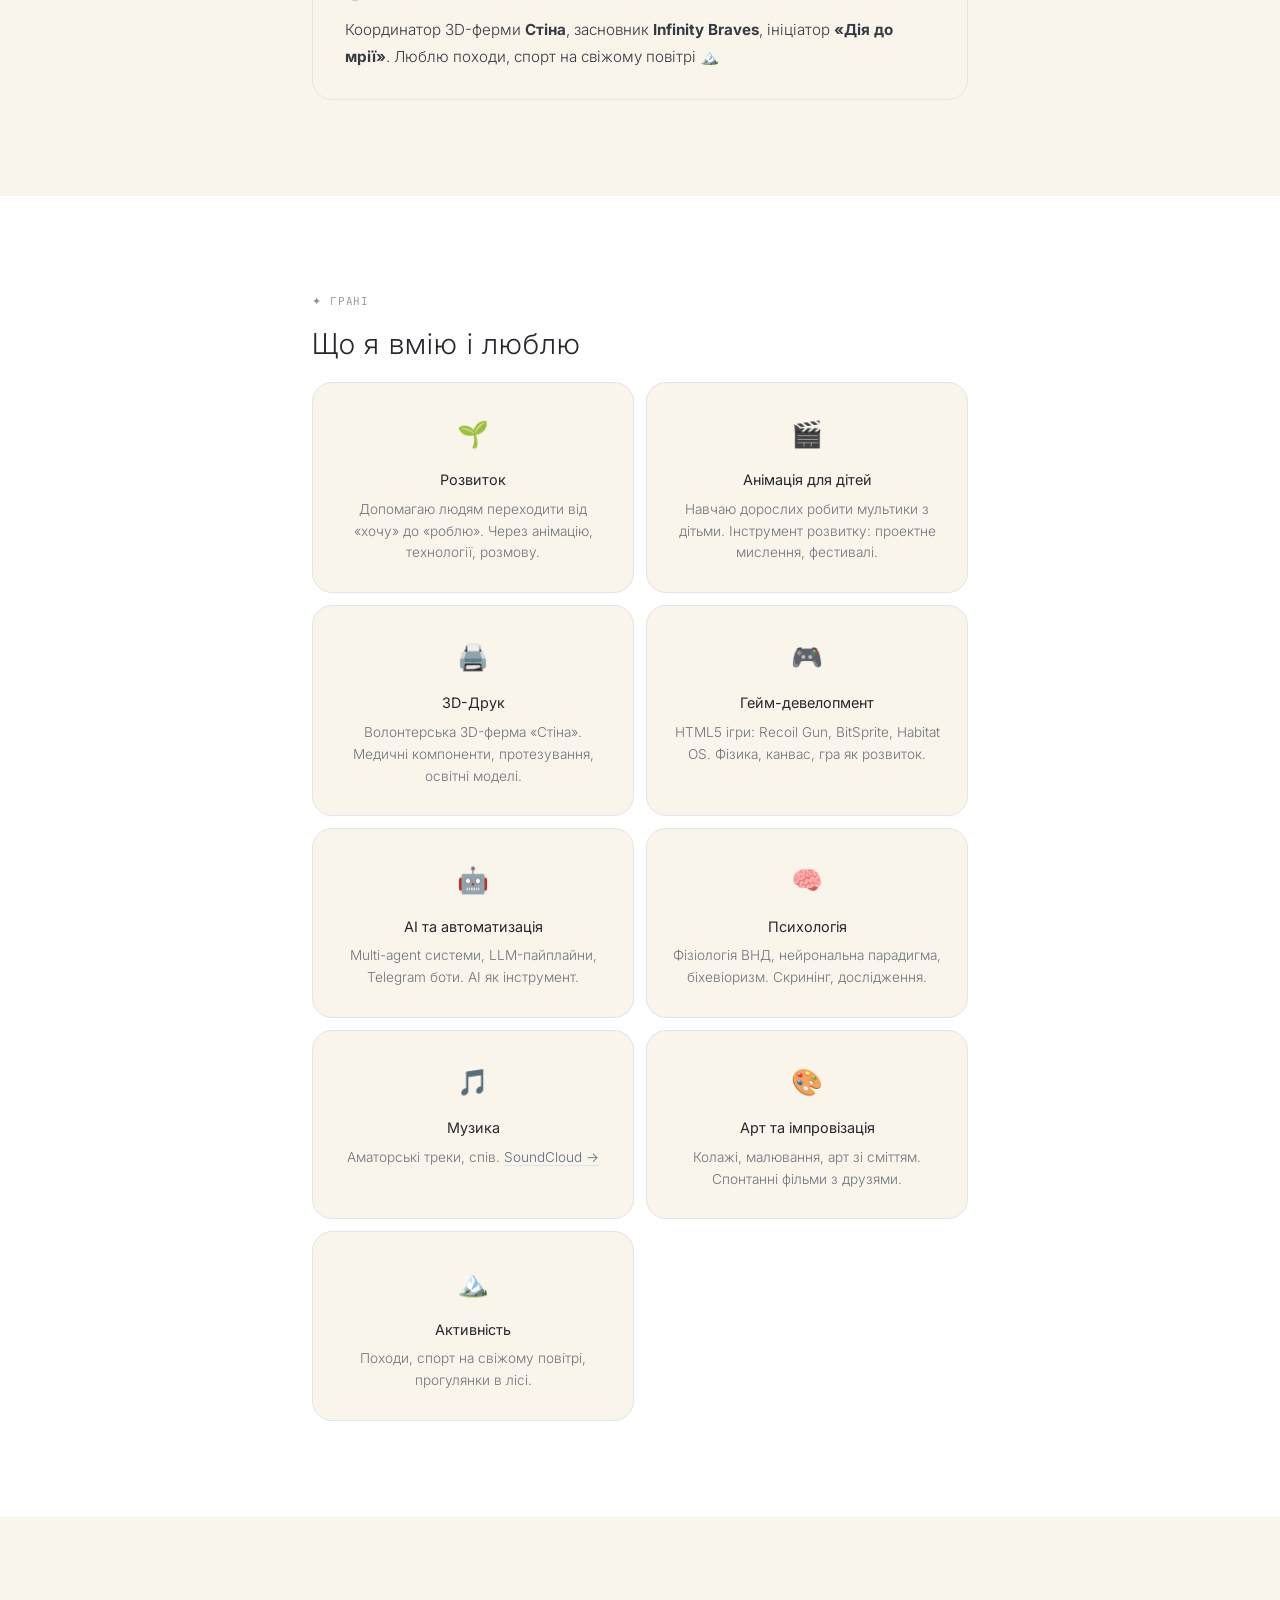
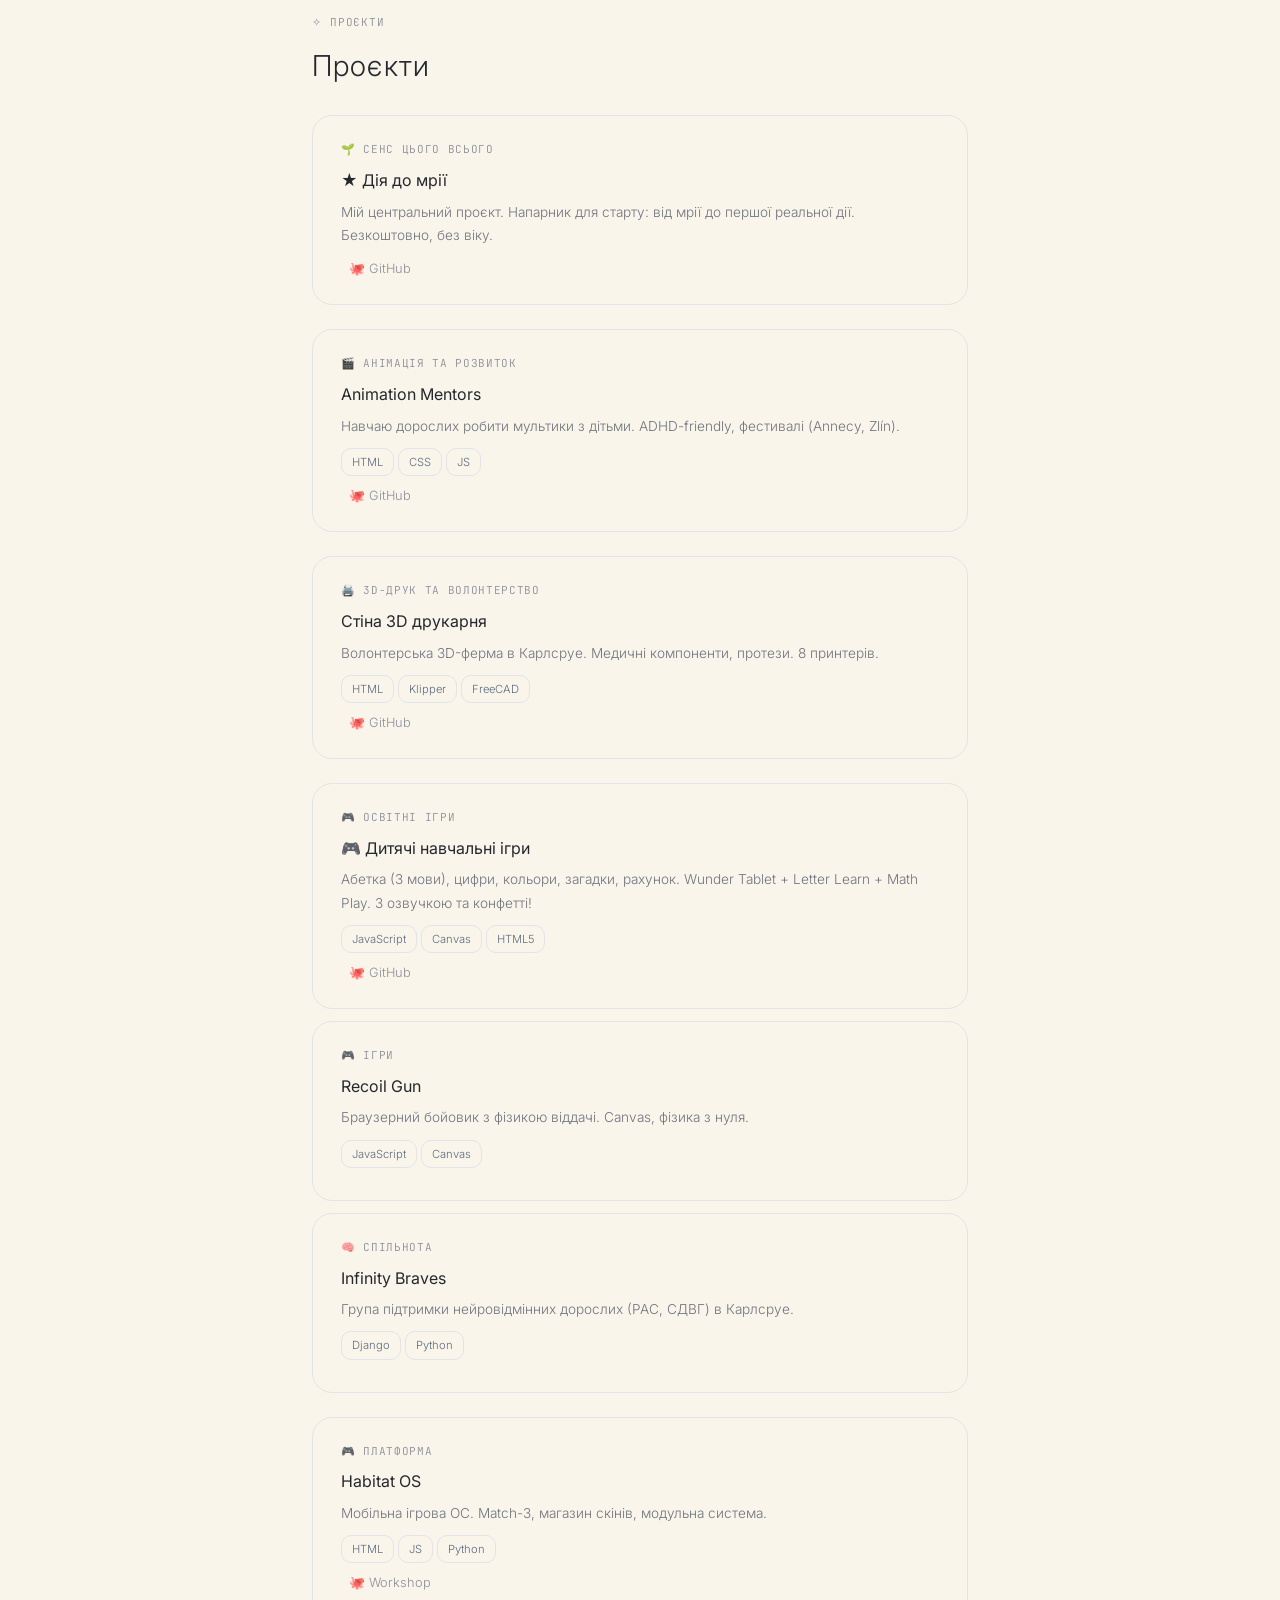
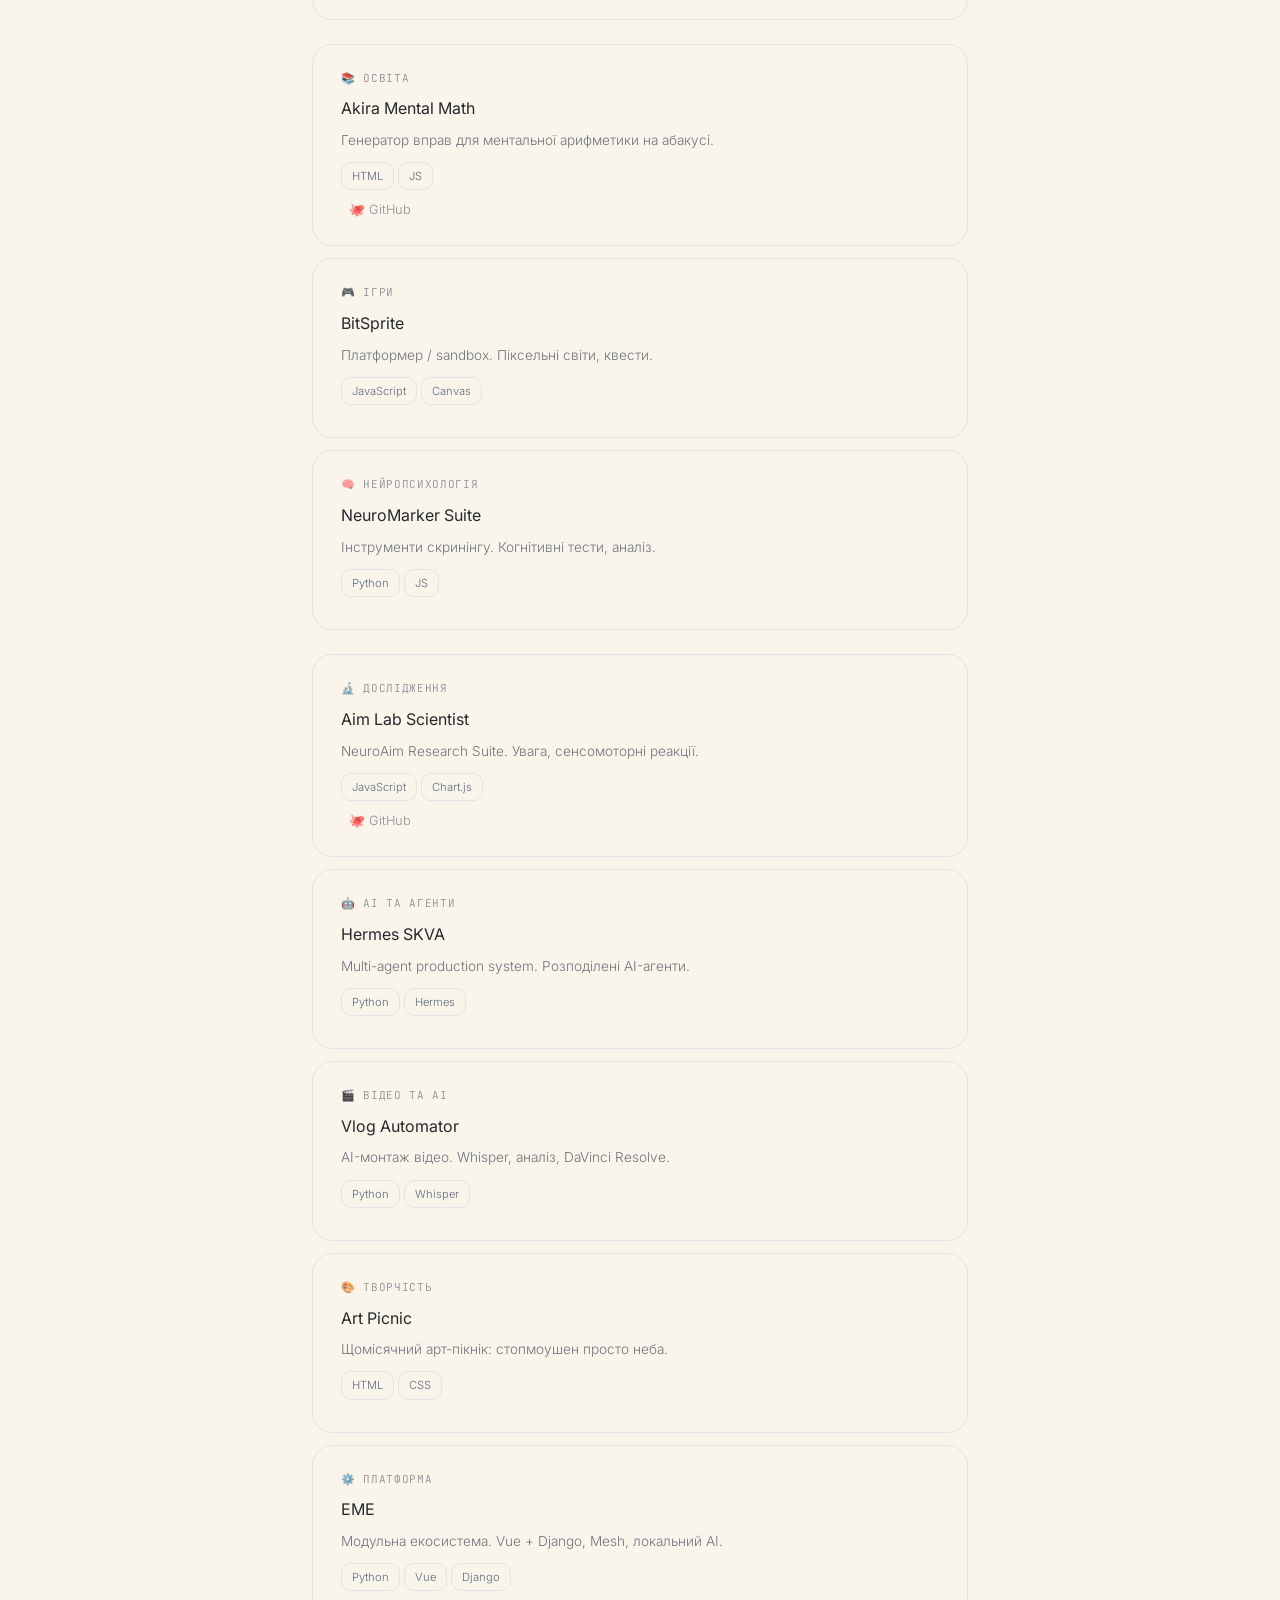
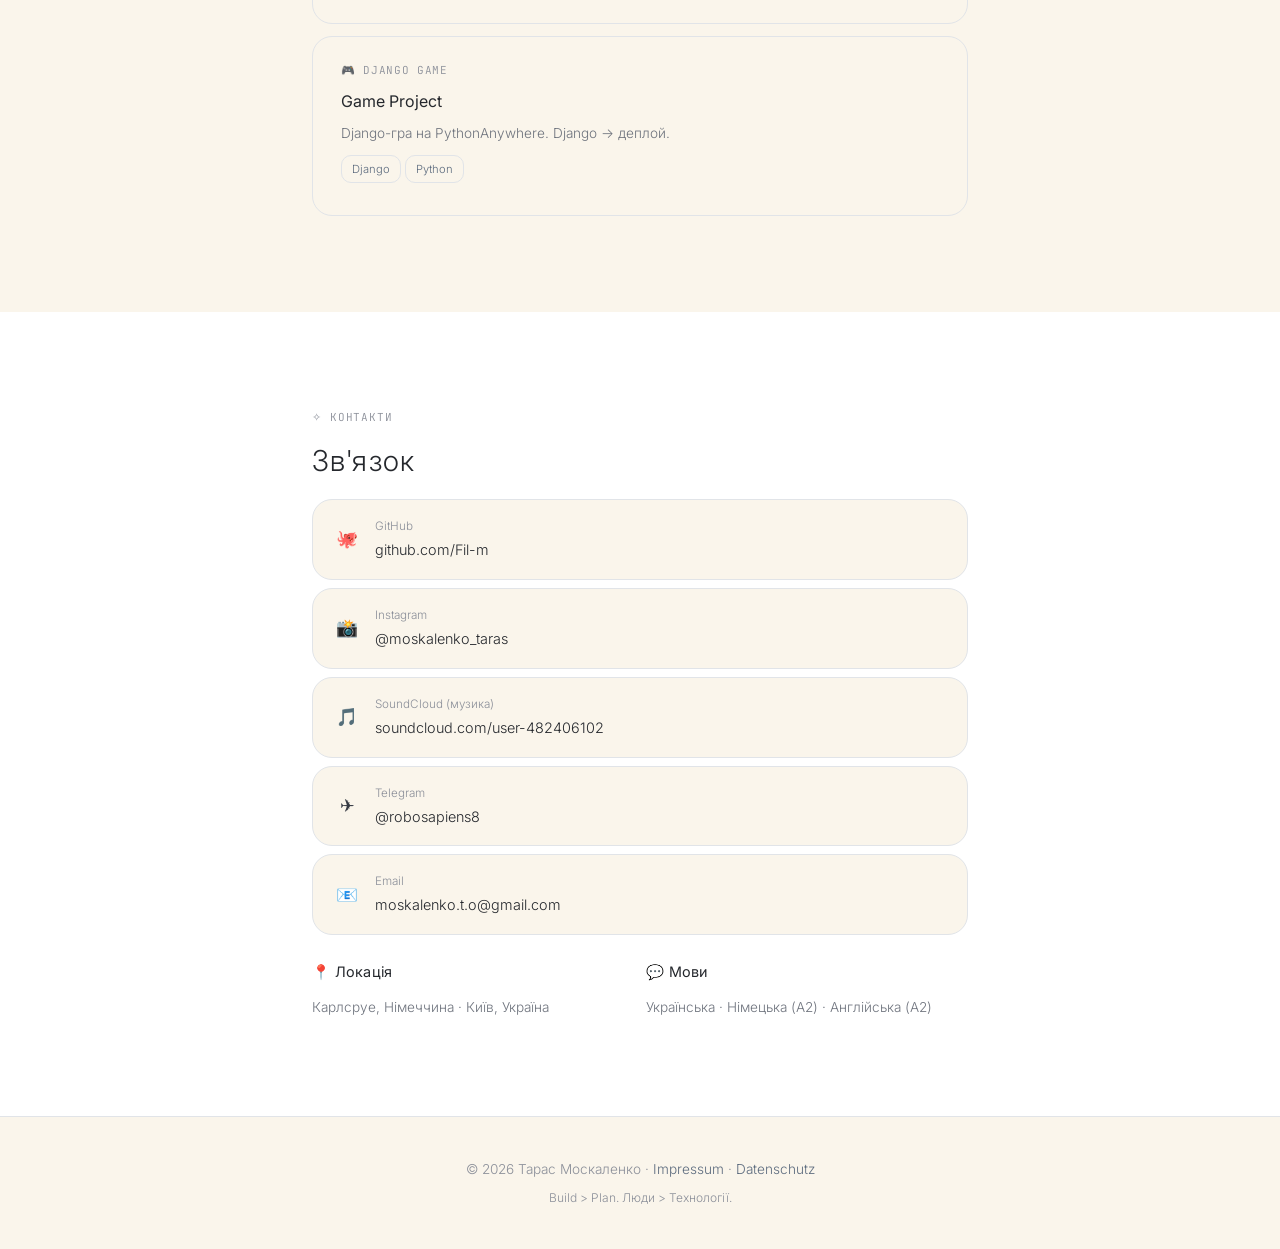
==== commit ce891296: "🖼️ Білий дів без рамки, без тіні, без відступів — частки на всю площину" ====
--- a/index.html
+++ b/index.html
@@ -31,8 +31,8 @@
 .hero-tagline{font-size:clamp(1.1rem,2.5vw,1.4rem);color:#5c6b7e;max-width:520px;margin:0 auto 12px;font-weight:300;letter-spacing:0.02em}
 .hero-sub{font-size:clamp(0.9rem,1.8vw,1rem);color:#8b8f99;max-width:460px;margin:0 auto 40px;font-weight:300;line-height:1.7}
 .hero-visual{margin-bottom:40px}
-.hero-photo-wrap{background:#fff;border:1px solid #e1e4e8;border-radius:24px;padding:16px;display:inline-block;margin-bottom:32px;box-shadow:0 2px 8px rgba(0,0,0,0.03)}
-#particleCanvas{width:200px;height:200px;display:block;margin:0 auto}
+.hero-photo-wrap{background:#fff;display:inline-block;margin-bottom:32px;line-height:0}
+#particleCanvas{width:200px;height:200px;display:block}
 .hero-cta{display:inline-flex;align-items:center;gap:10px;background:#3b82f6;color:#fff;padding:14px 32px;border-radius:40px;font-size:0.9rem;font-weight:400;text-decoration:none;letter-spacing:0.02em;transition:background 0.3s}
 .hero-cta:hover{background:#2563eb}
 
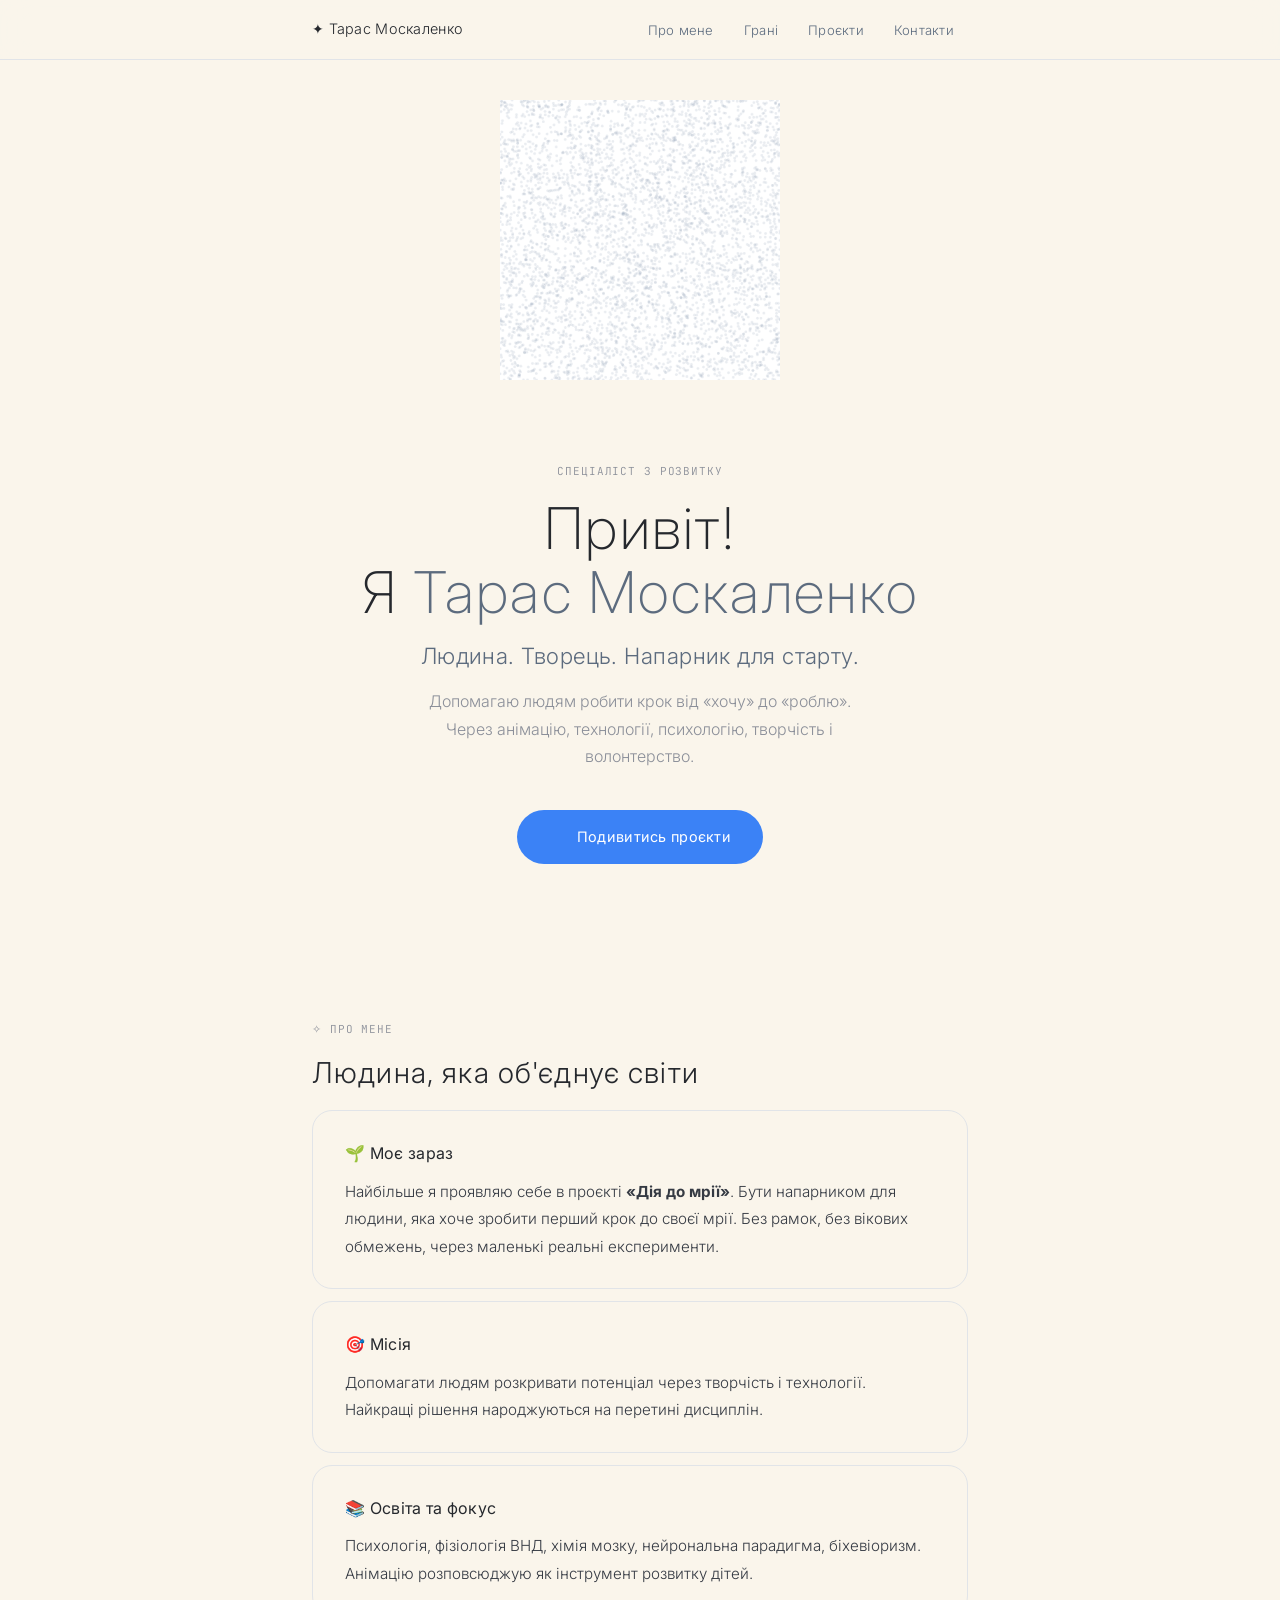
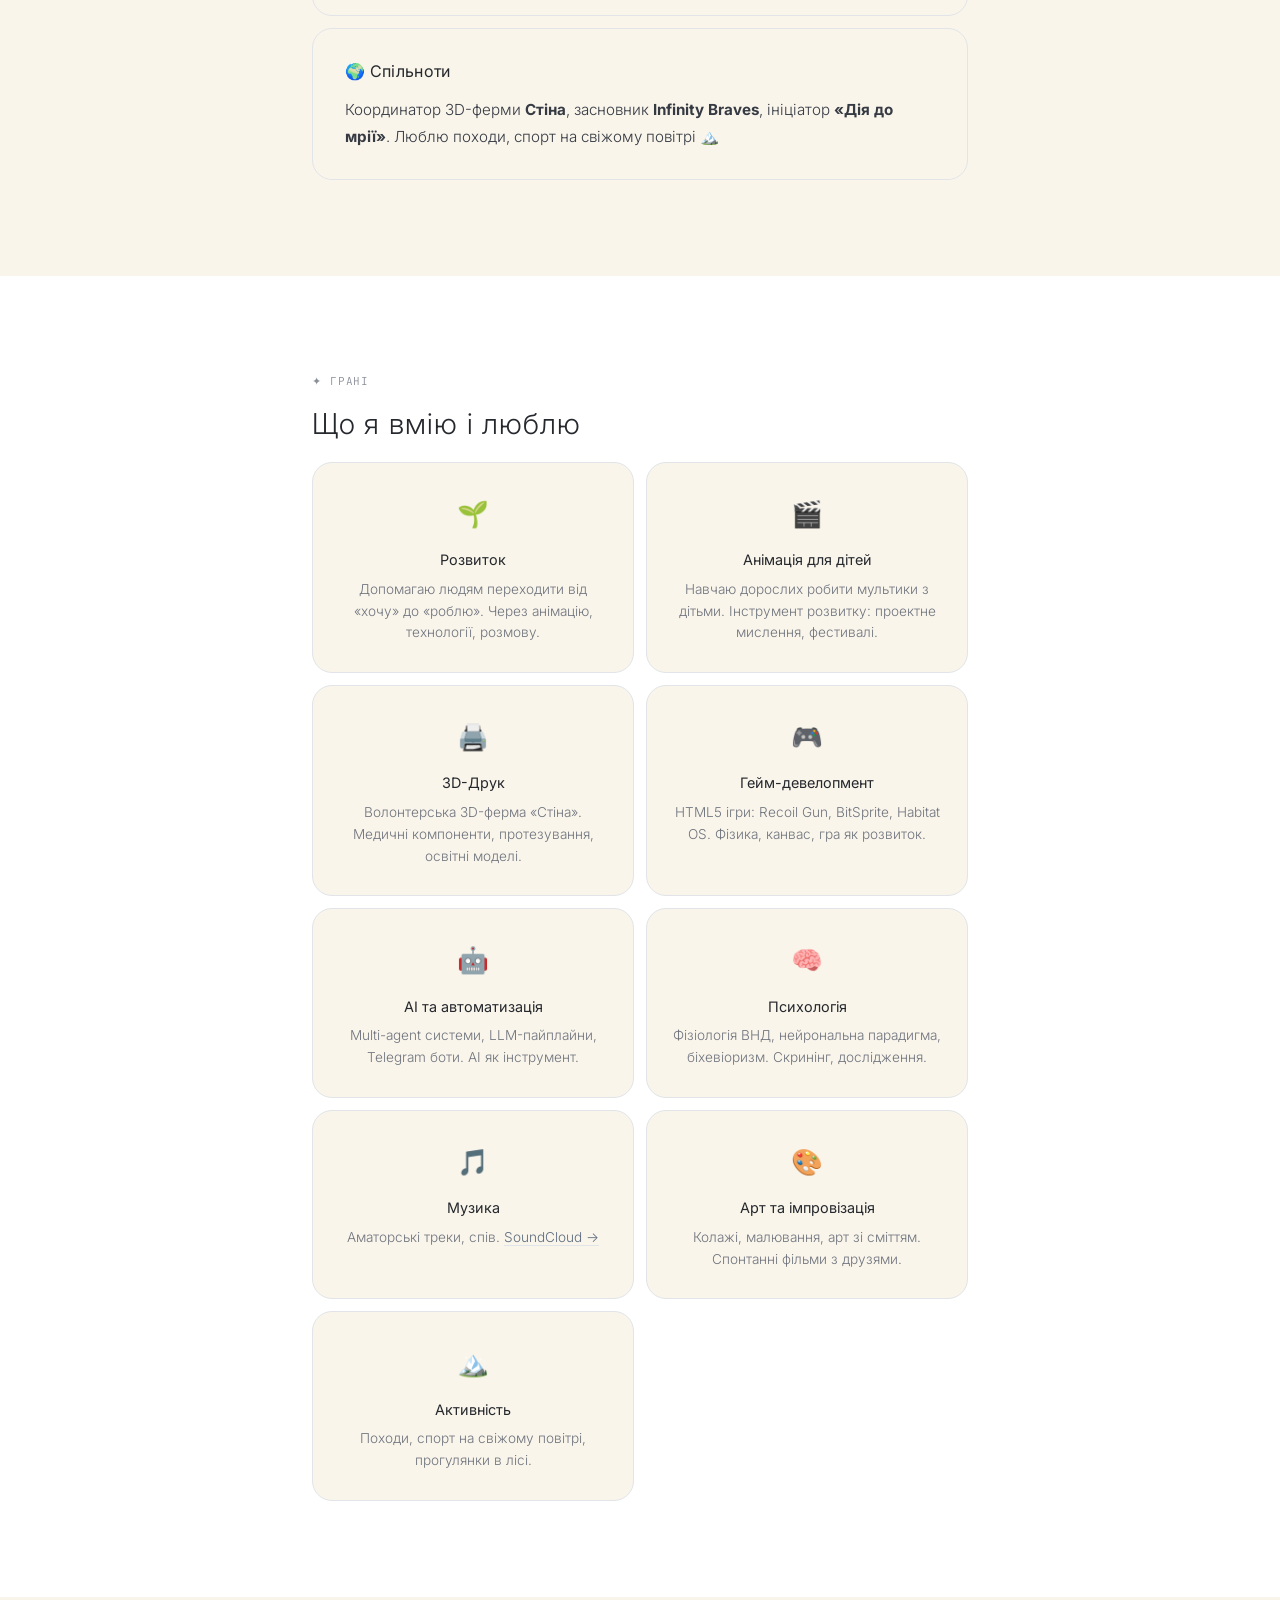
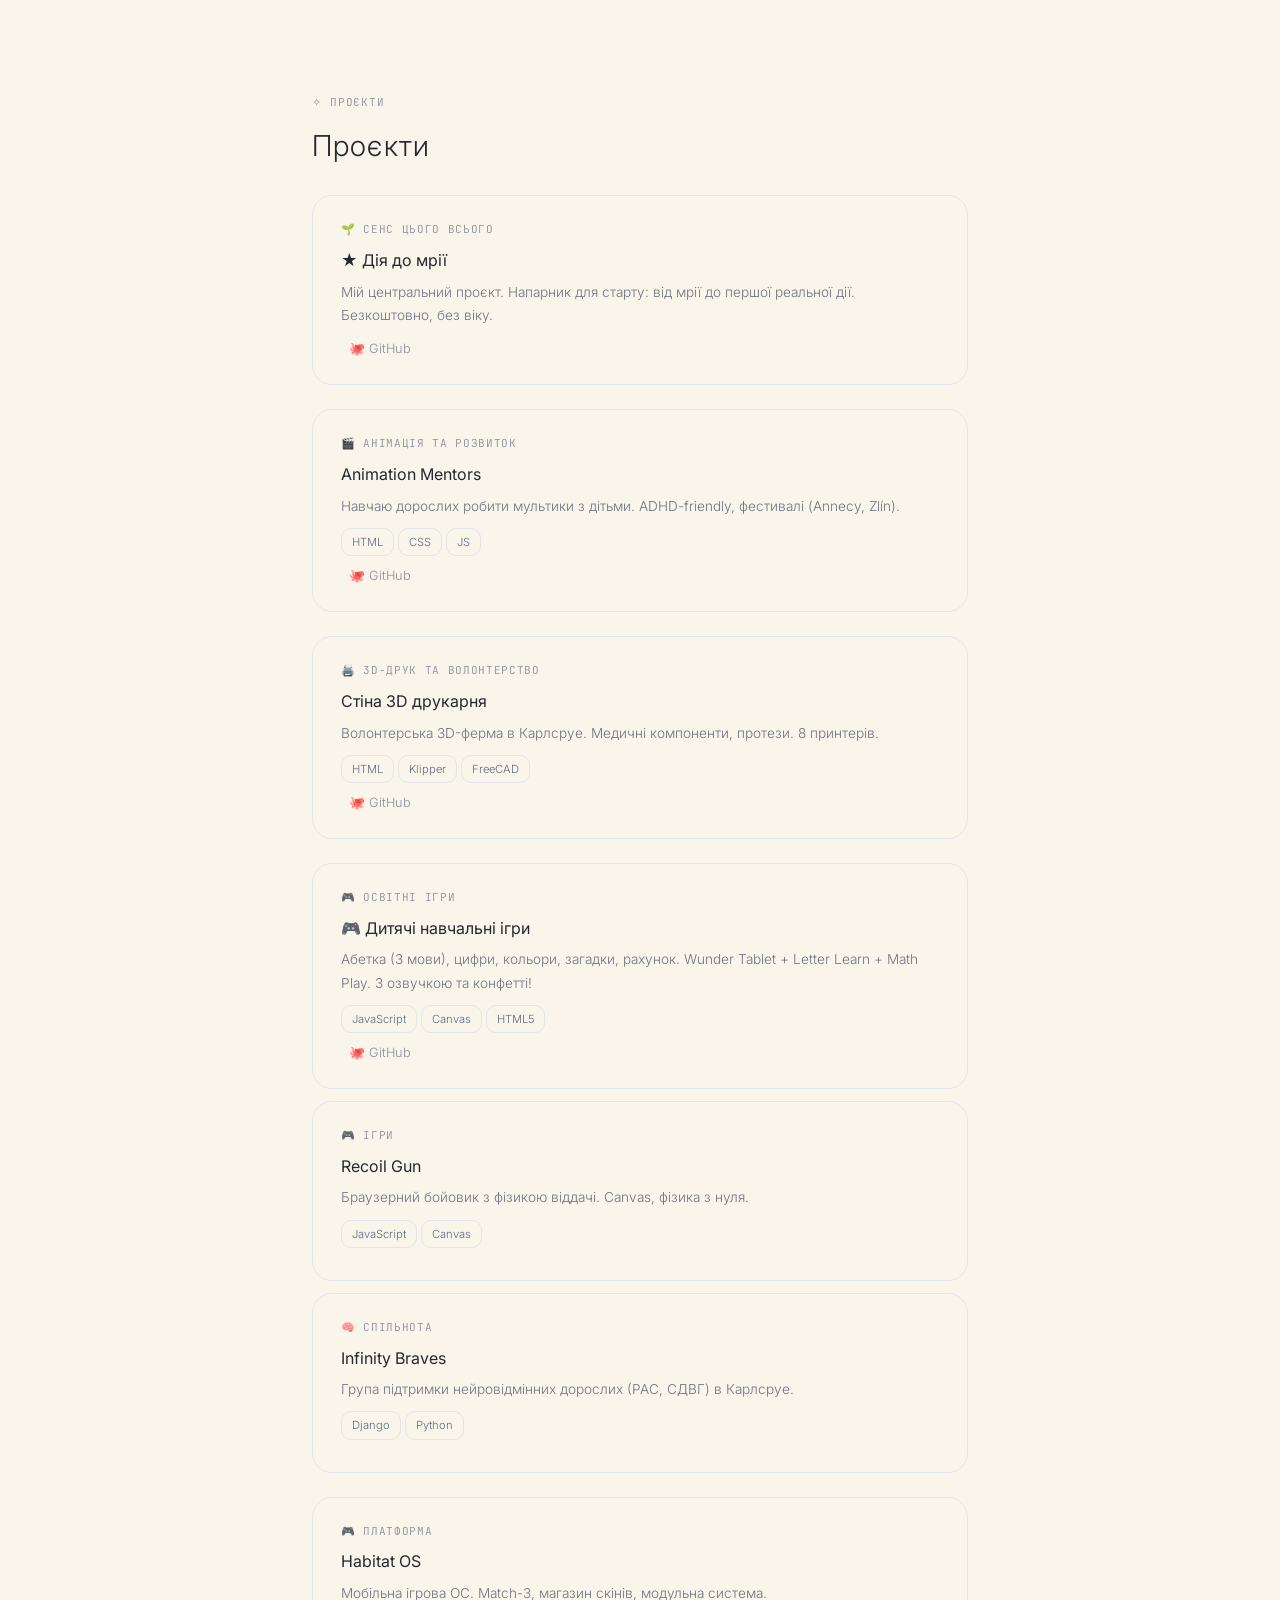
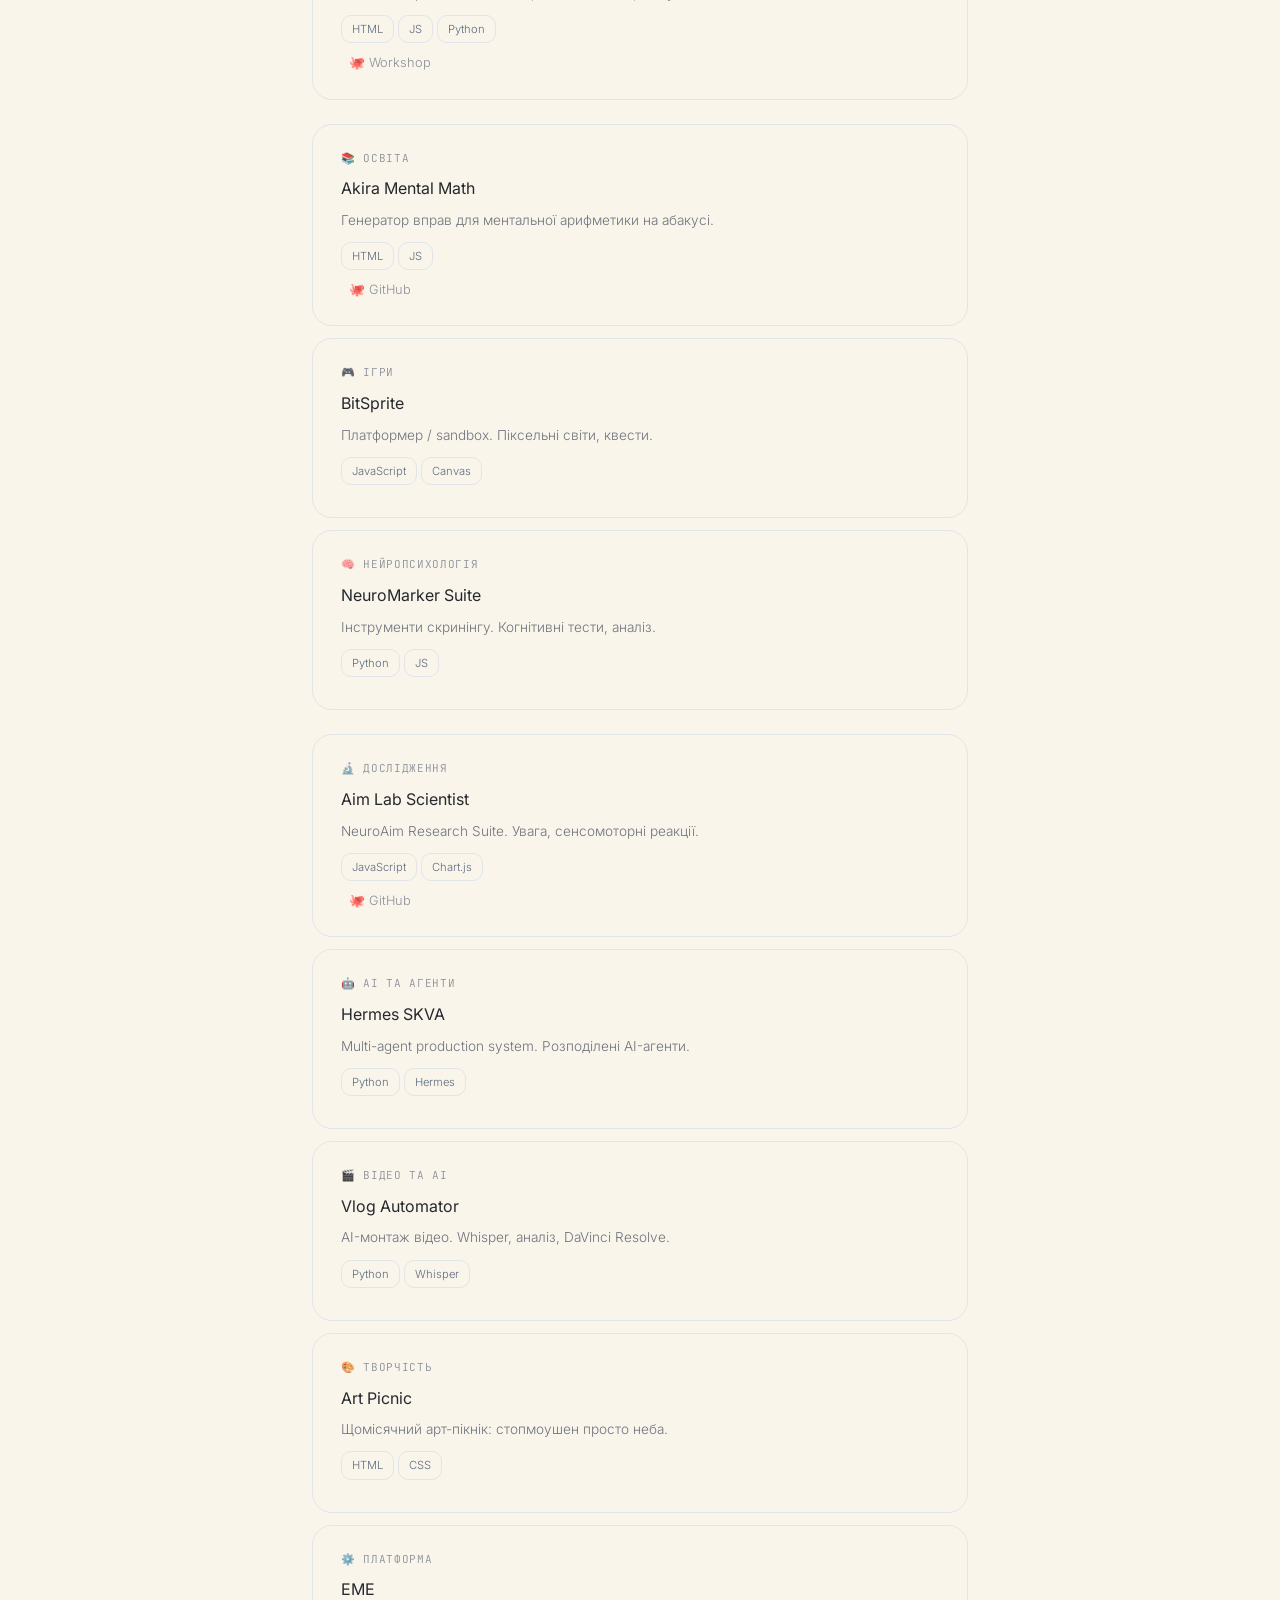
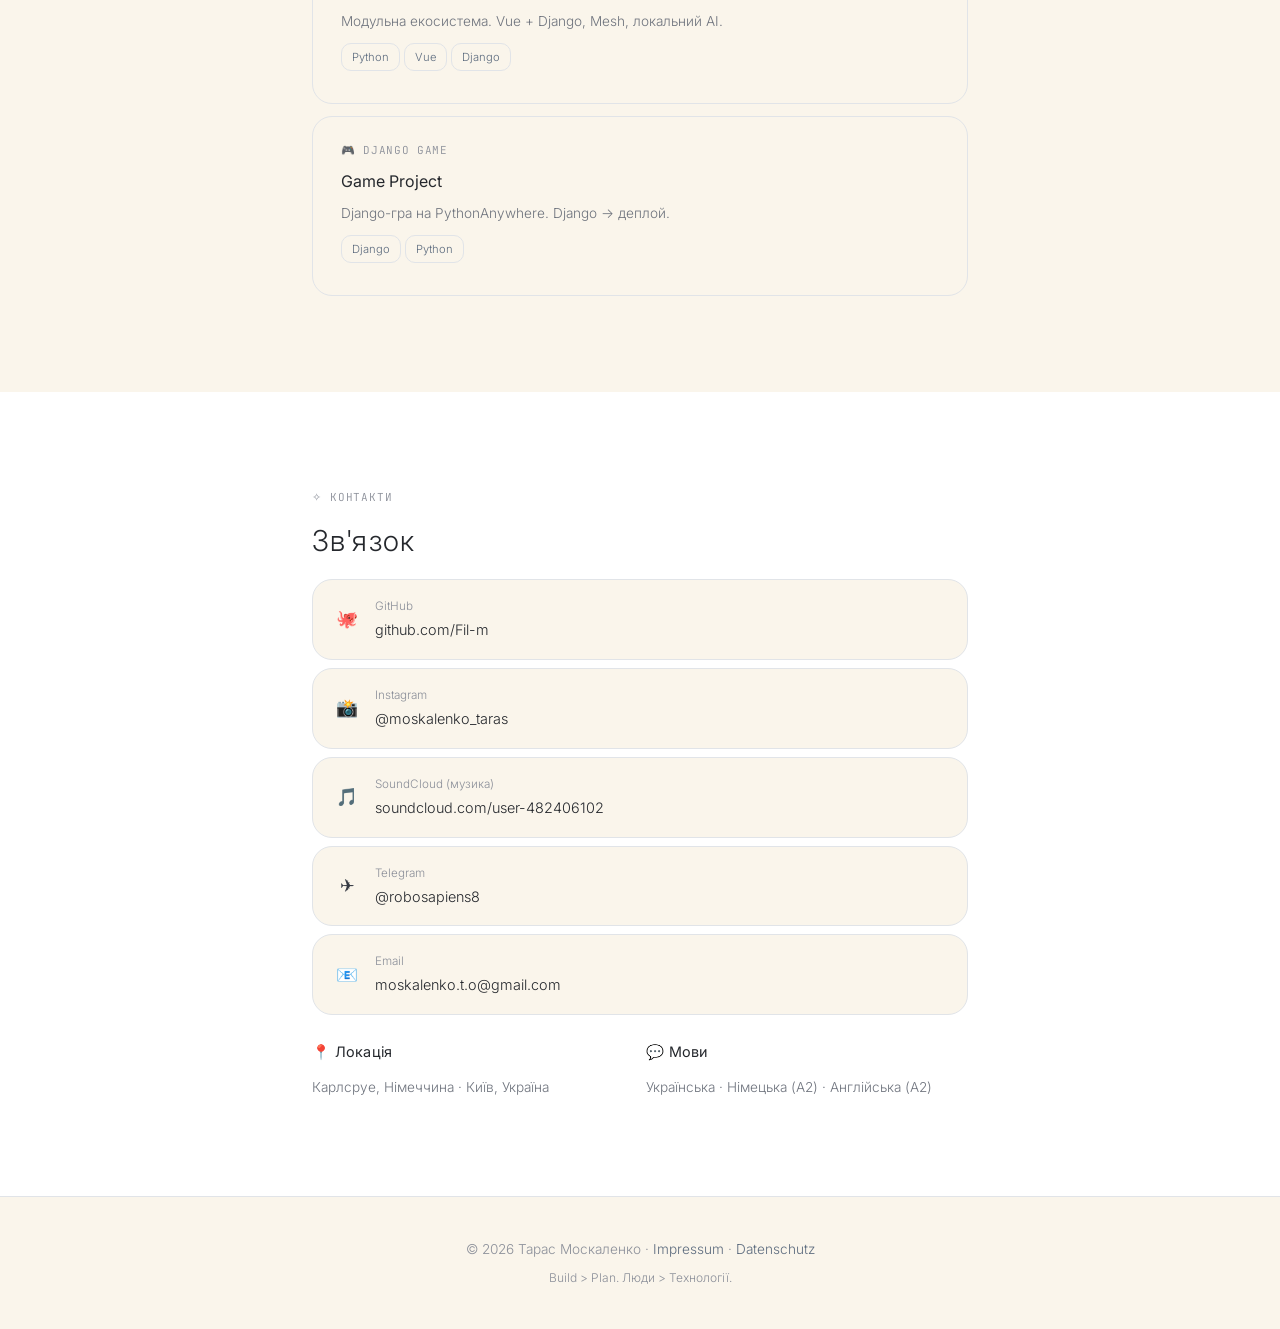
==== commit 4c4e397f: "📷 Фото крупніше (280px), масштаб 0.85 — трохи обрізане по краях" ====
--- a/index.html
+++ b/index.html
@@ -32,7 +32,7 @@
 .hero-sub{font-size:clamp(0.9rem,1.8vw,1rem);color:#8b8f99;max-width:460px;margin:0 auto 40px;font-weight:300;line-height:1.7}
 .hero-visual{margin-bottom:40px}
 .hero-photo-wrap{background:#fff;display:inline-block;margin-bottom:32px;line-height:0}
-#particleCanvas{width:200px;height:200px;display:block}
+#particleCanvas{width:280px;height:280px;display:block}
 .hero-cta{display:inline-flex;align-items:center;gap:10px;background:#3b82f6;color:#fff;padding:14px 32px;border-radius:40px;font-size:0.9rem;font-weight:400;text-decoration:none;letter-spacing:0.02em;transition:background 0.3s}
 .hero-cta:hover{background:#2563eb}
 
@@ -97,7 +97,7 @@
   section{padding:64px 0}
   .nav-inner{padding:12px 24px}
   .nav-links a{padding:4px 10px;font-size:0.75rem}
-  #particleCanvas{width:160px;height:160px}
+  #particleCanvas{width:200px;height:200px}
   .hero h1{font-size:clamp(1.8rem,7vw,2.4rem)}
   .about-card,.project-card{padding:22px 20px}
   .facet-card{padding:22px 18px}
@@ -242,7 +242,7 @@
 function initParticles() {
     const data = FACEPIXELS;
     const grid = data.grid || 45;
-    const scale = 0.75;
+    const scale = 0.85;
     const cellW = (W * scale) / grid;
     const cellH = (H * scale) / grid;
     const offsetX = (W - W * scale) / 2;
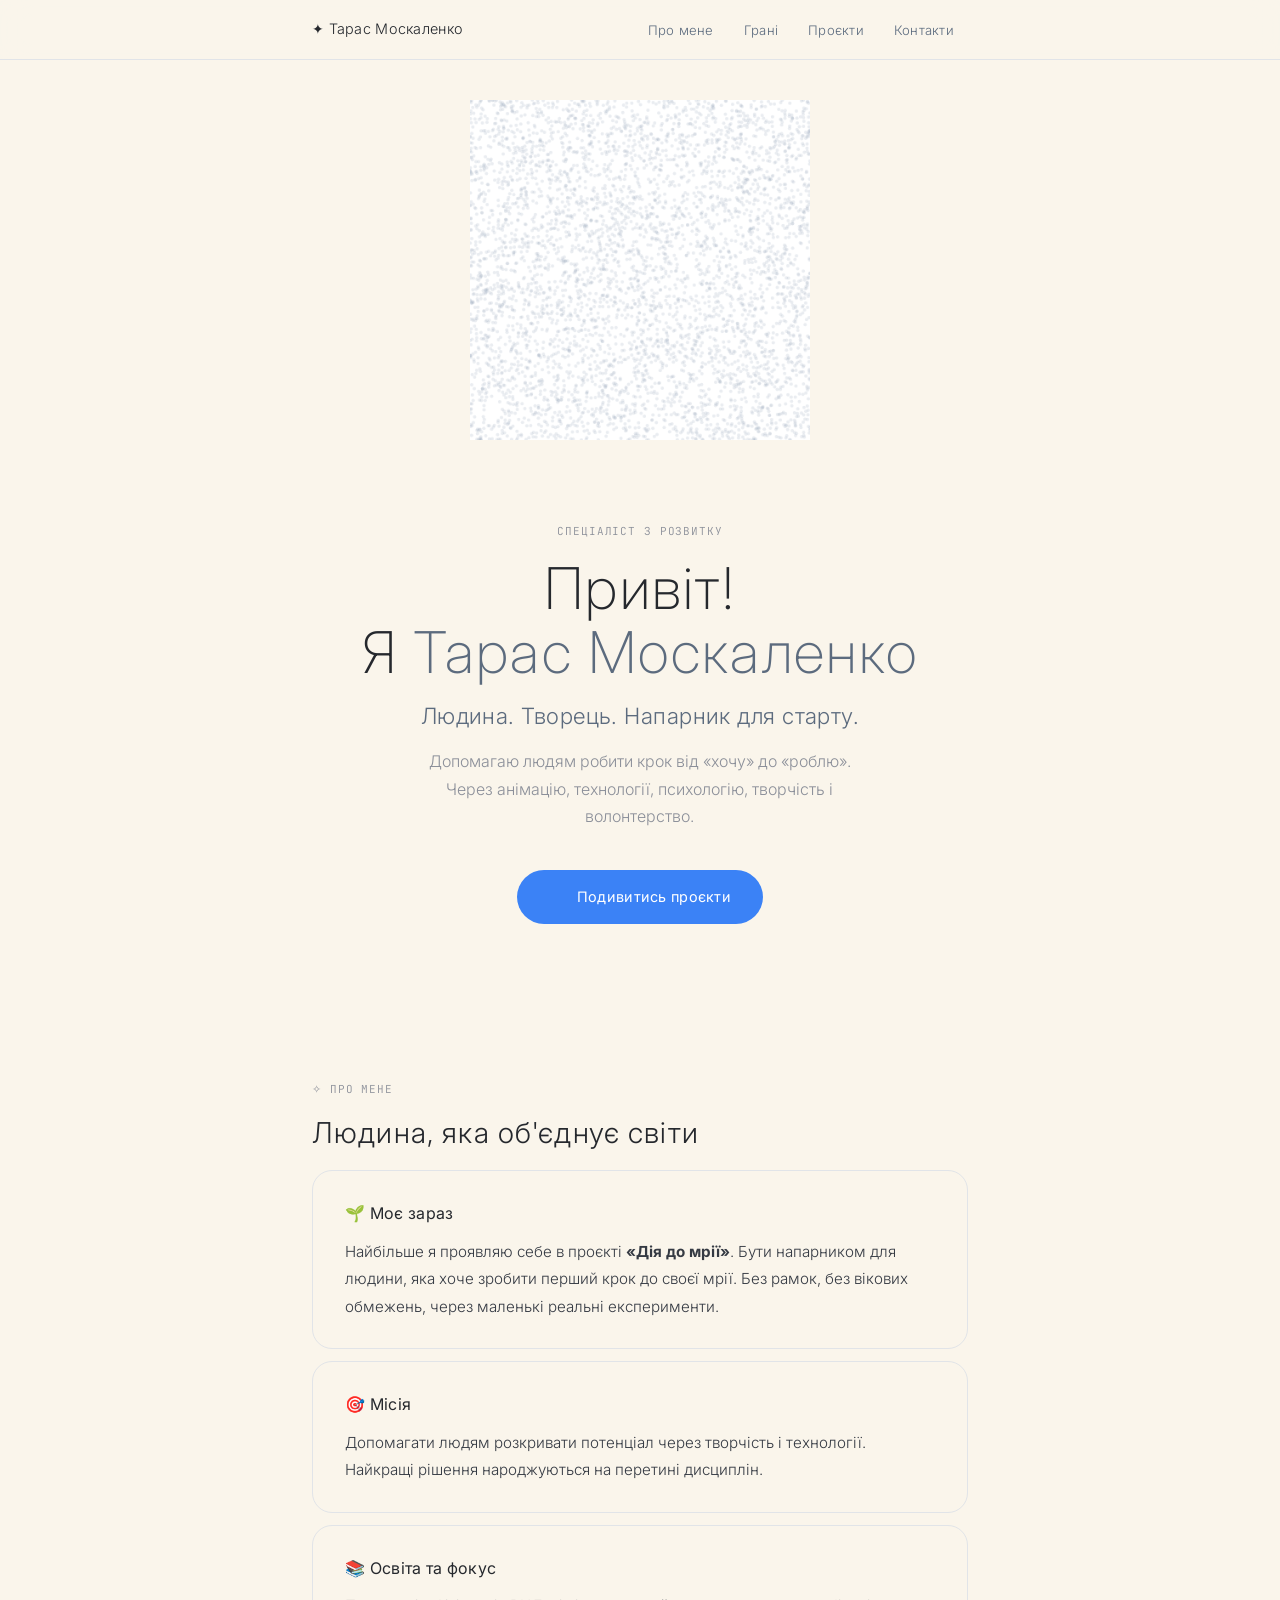
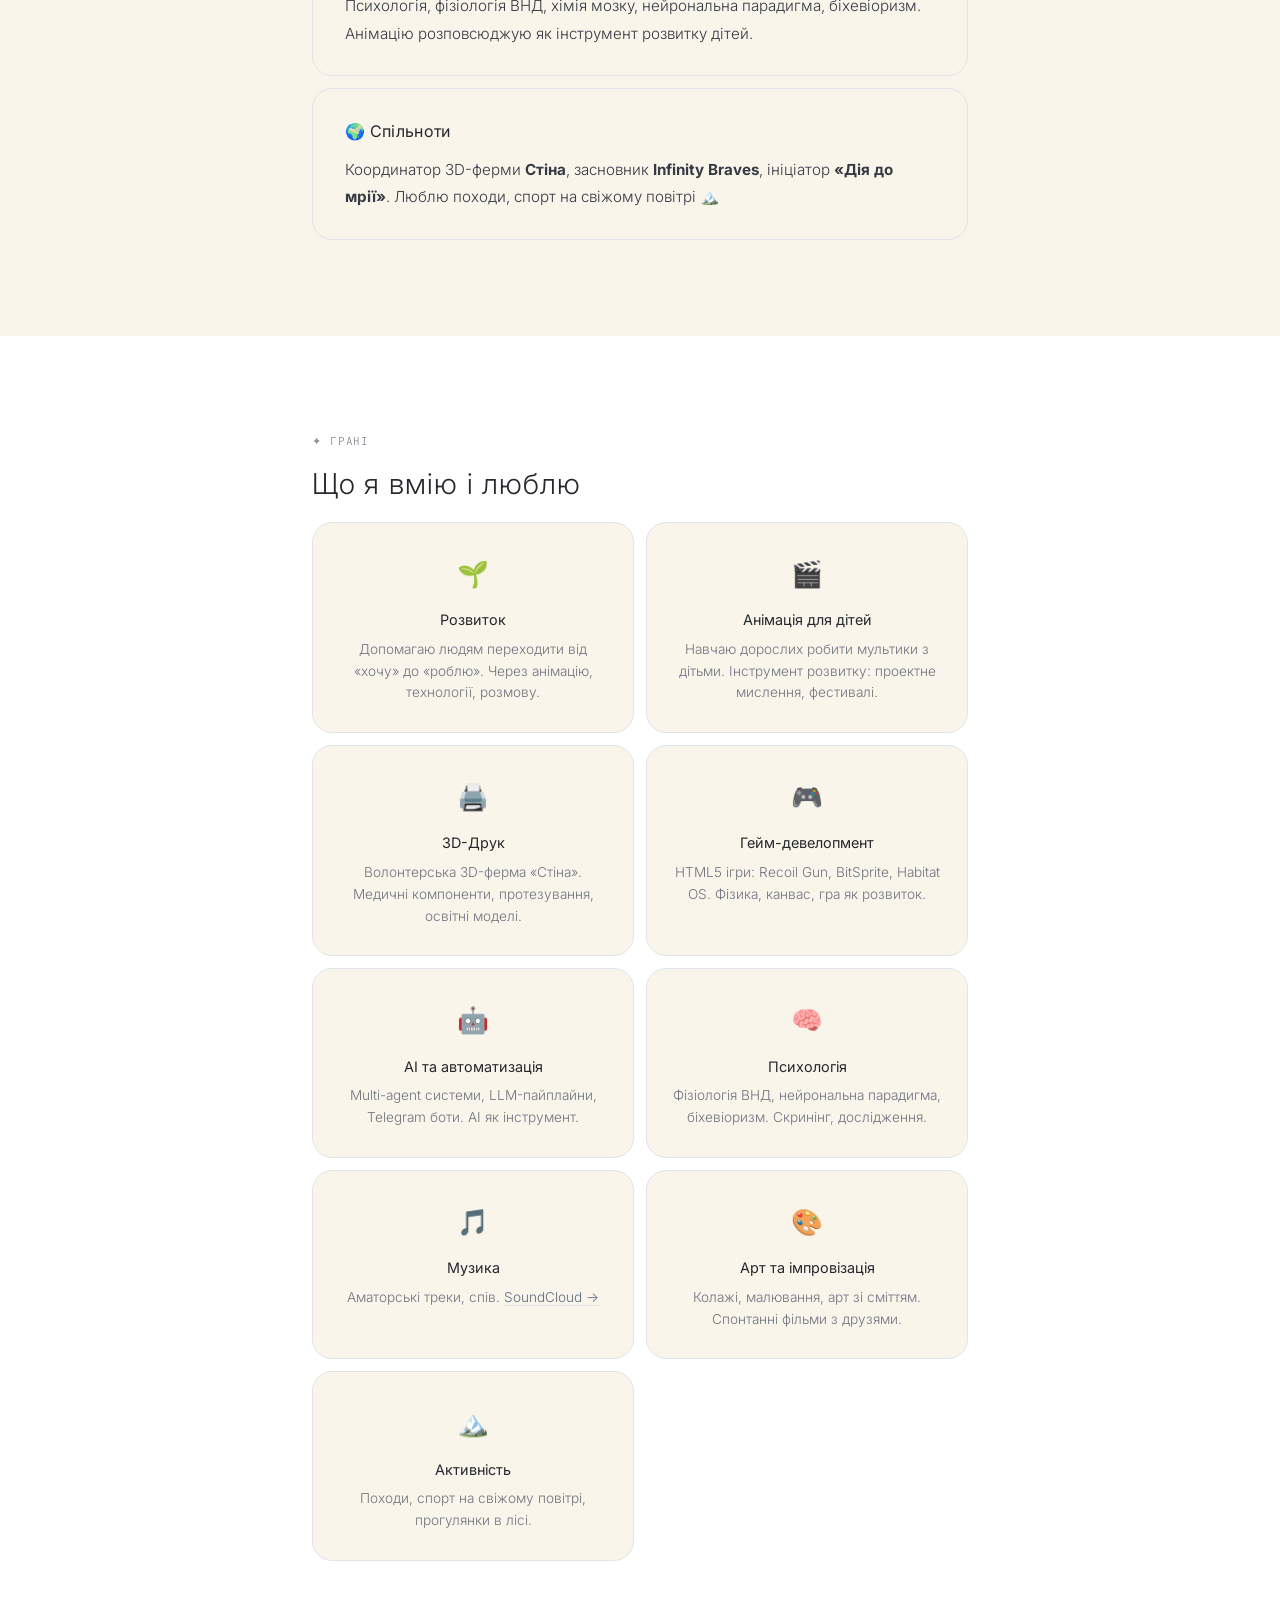
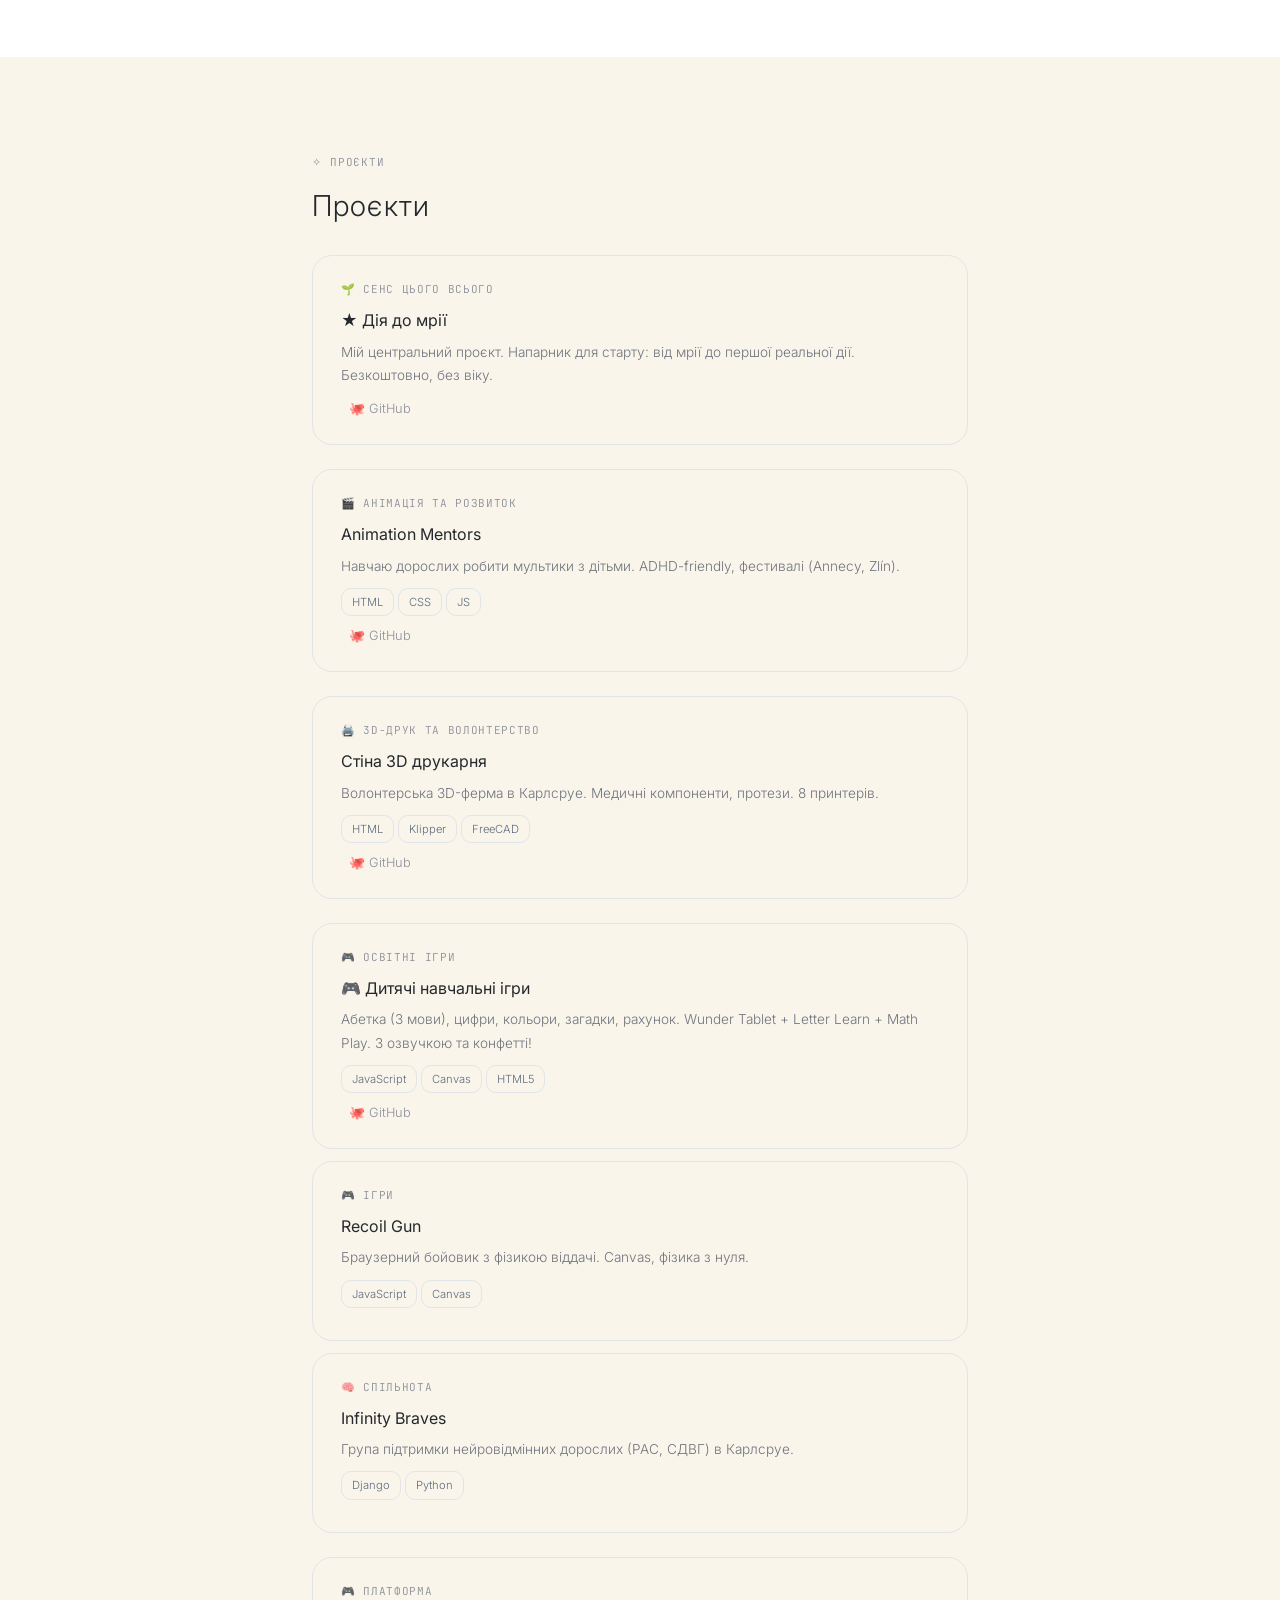
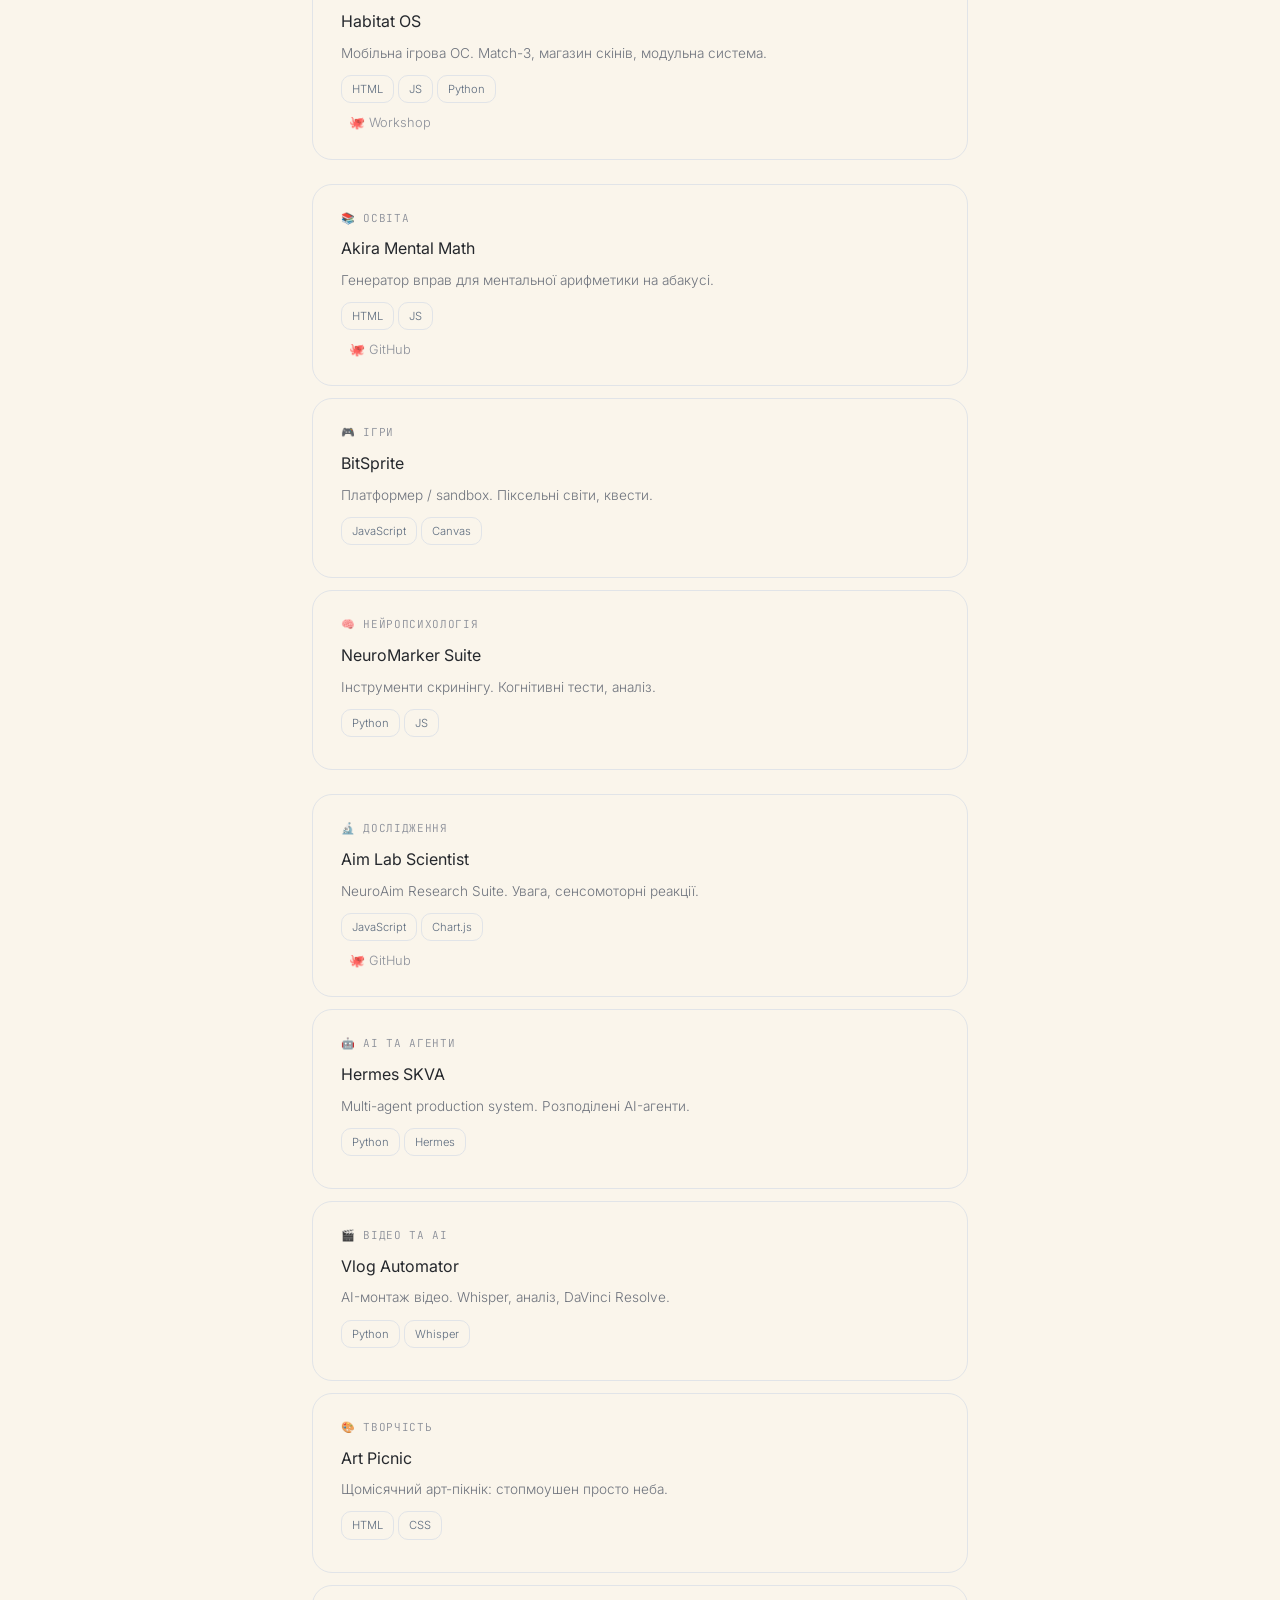
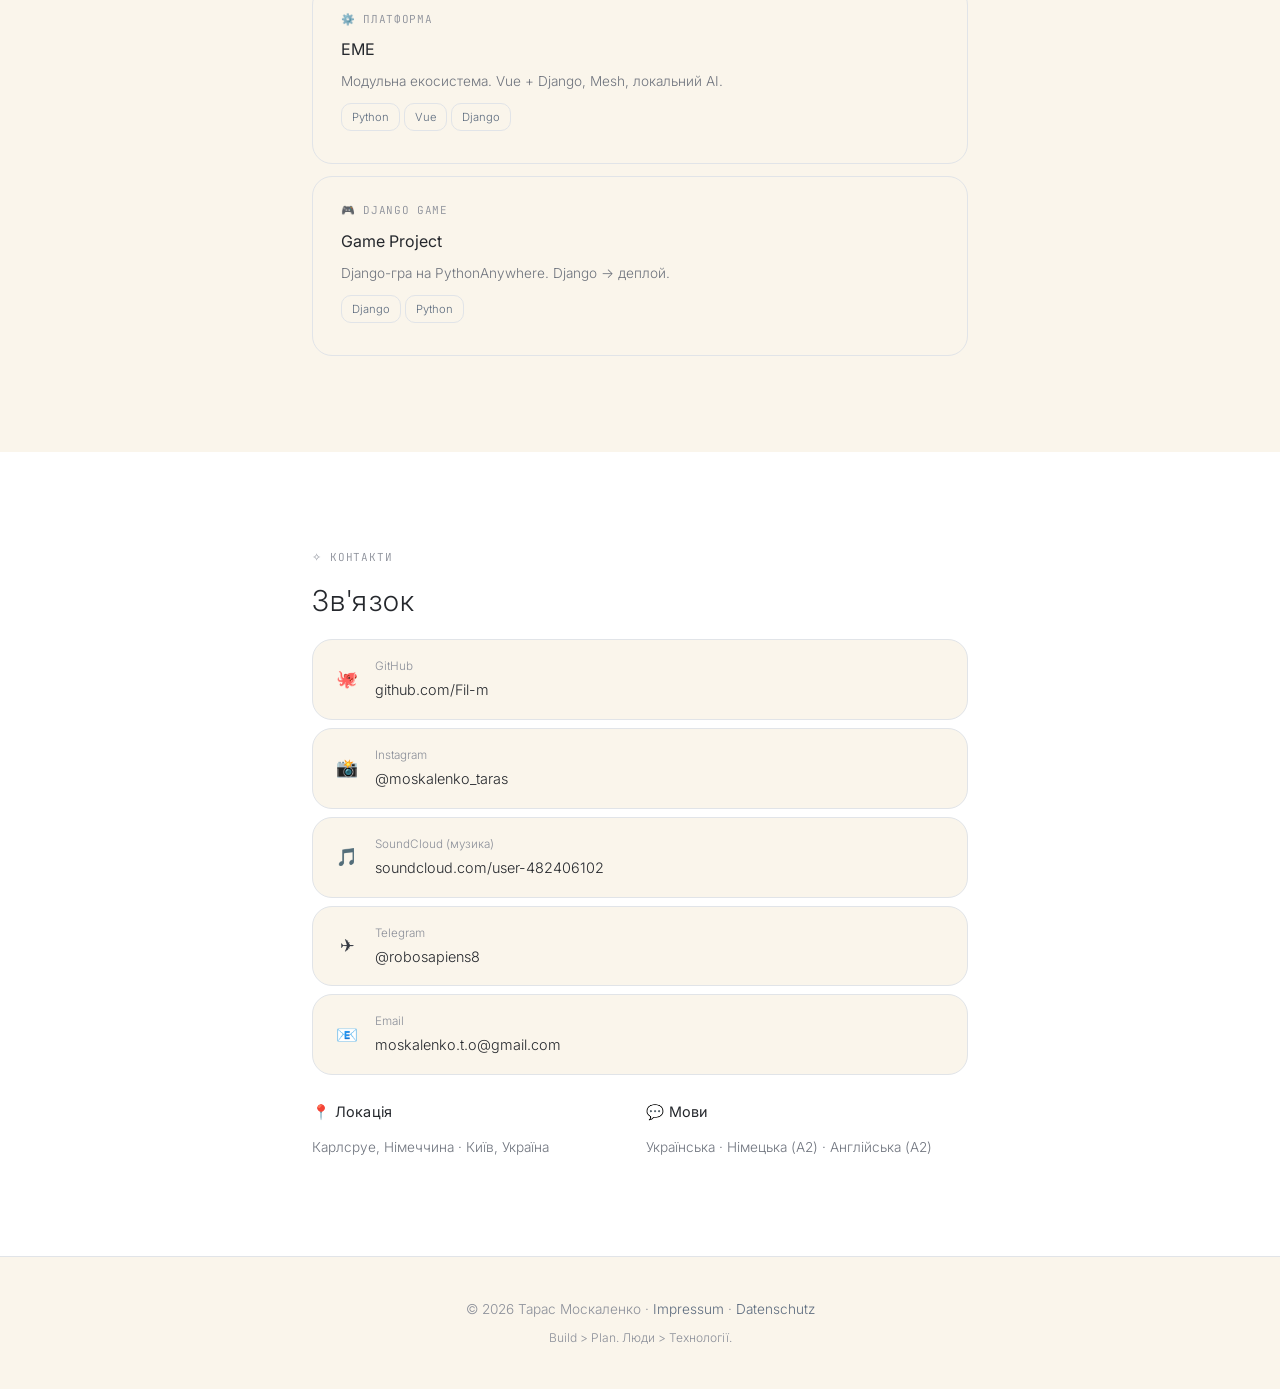
==== commit fa085c05: "📷 340px, scale 1.0 — ще крупніше, краї обрізані" ====
--- a/index.html
+++ b/index.html
@@ -32,7 +32,7 @@
 .hero-sub{font-size:clamp(0.9rem,1.8vw,1rem);color:#8b8f99;max-width:460px;margin:0 auto 40px;font-weight:300;line-height:1.7}
 .hero-visual{margin-bottom:40px}
 .hero-photo-wrap{background:#fff;display:inline-block;margin-bottom:32px;line-height:0}
-#particleCanvas{width:280px;height:280px;display:block}
+#particleCanvas{width:340px;height:340px;display:block}
 .hero-cta{display:inline-flex;align-items:center;gap:10px;background:#3b82f6;color:#fff;padding:14px 32px;border-radius:40px;font-size:0.9rem;font-weight:400;text-decoration:none;letter-spacing:0.02em;transition:background 0.3s}
 .hero-cta:hover{background:#2563eb}
 
@@ -97,7 +97,7 @@
   section{padding:64px 0}
   .nav-inner{padding:12px 24px}
   .nav-links a{padding:4px 10px;font-size:0.75rem}
-  #particleCanvas{width:200px;height:200px}
+  #particleCanvas{width:240px;height:240px}
   .hero h1{font-size:clamp(1.8rem,7vw,2.4rem)}
   .about-card,.project-card{padding:22px 20px}
   .facet-card{padding:22px 18px}
@@ -242,7 +242,7 @@
 function initParticles() {
     const data = FACEPIXELS;
     const grid = data.grid || 45;
-    const scale = 0.85;
+    const scale = 1.0;
     const cellW = (W * scale) / grid;
     const cellH = (H * scale) / grid;
     const offsetX = (W - W * scale) / 2;
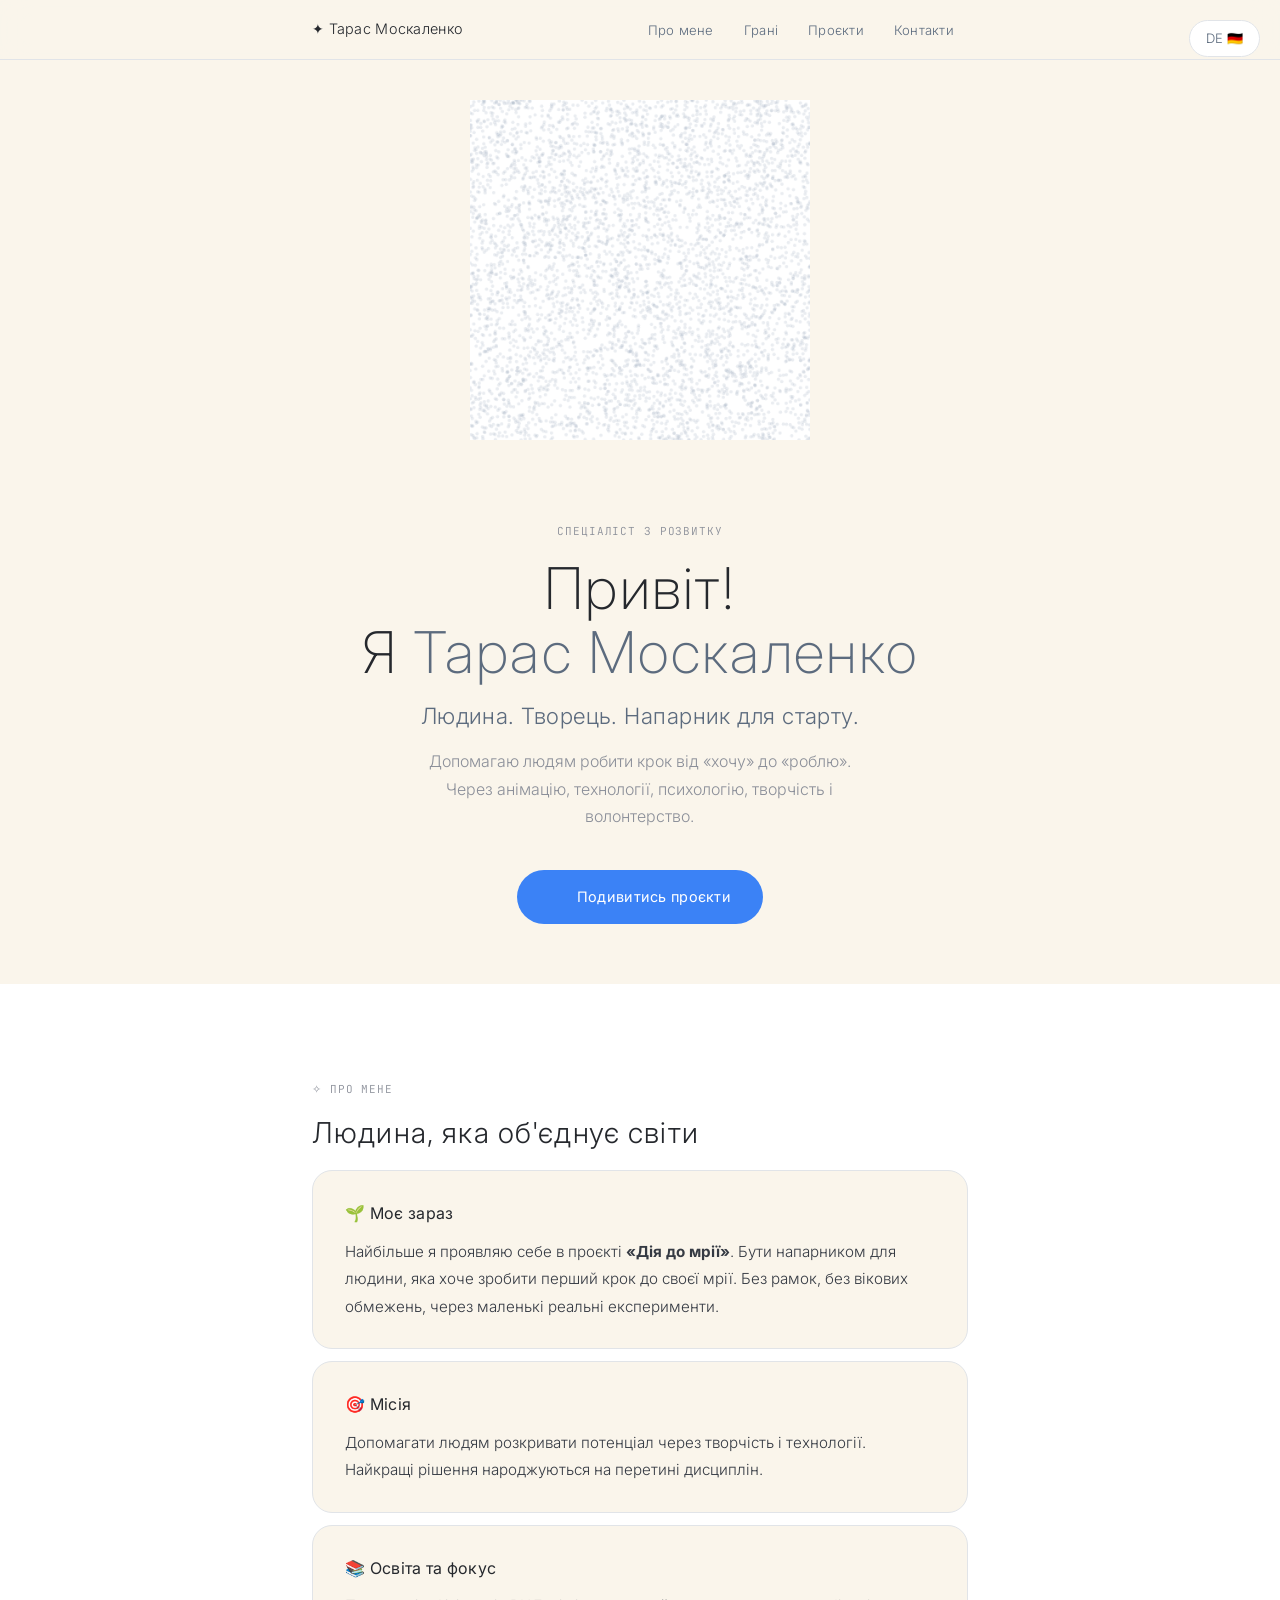
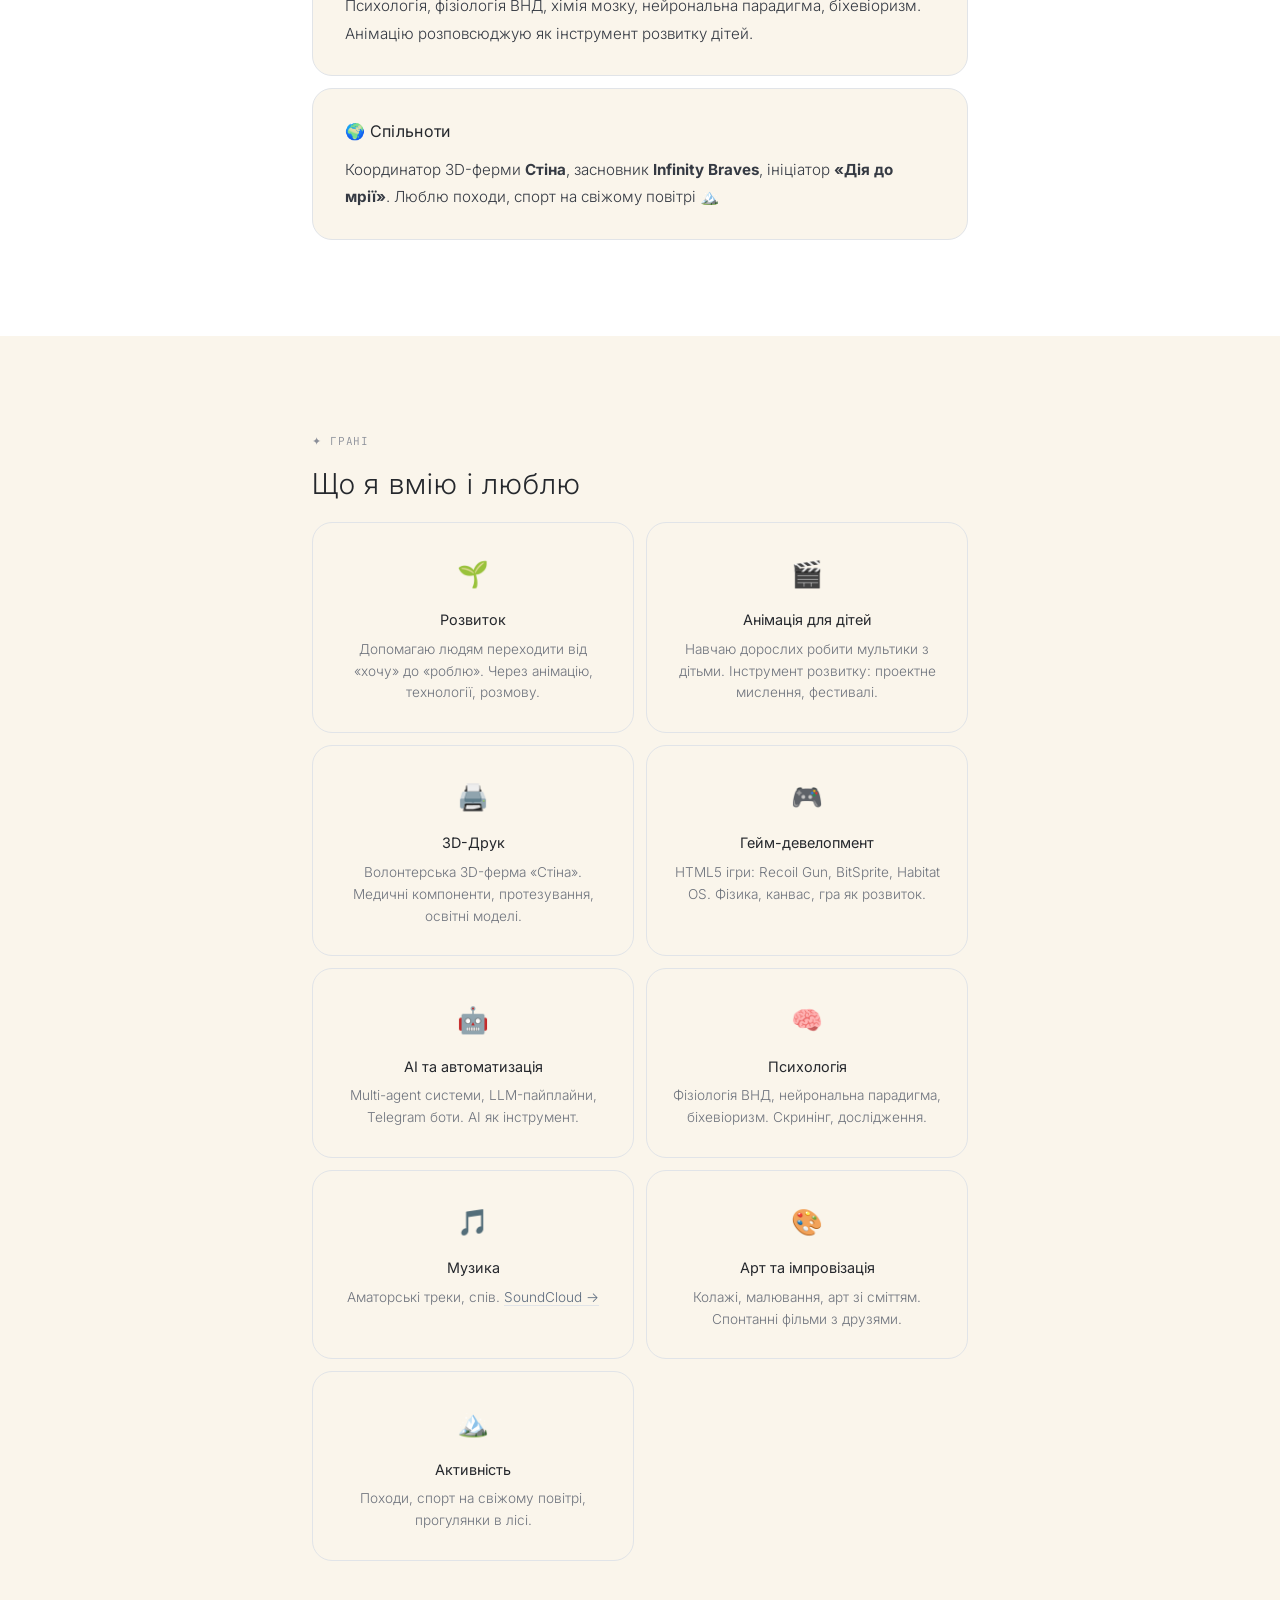
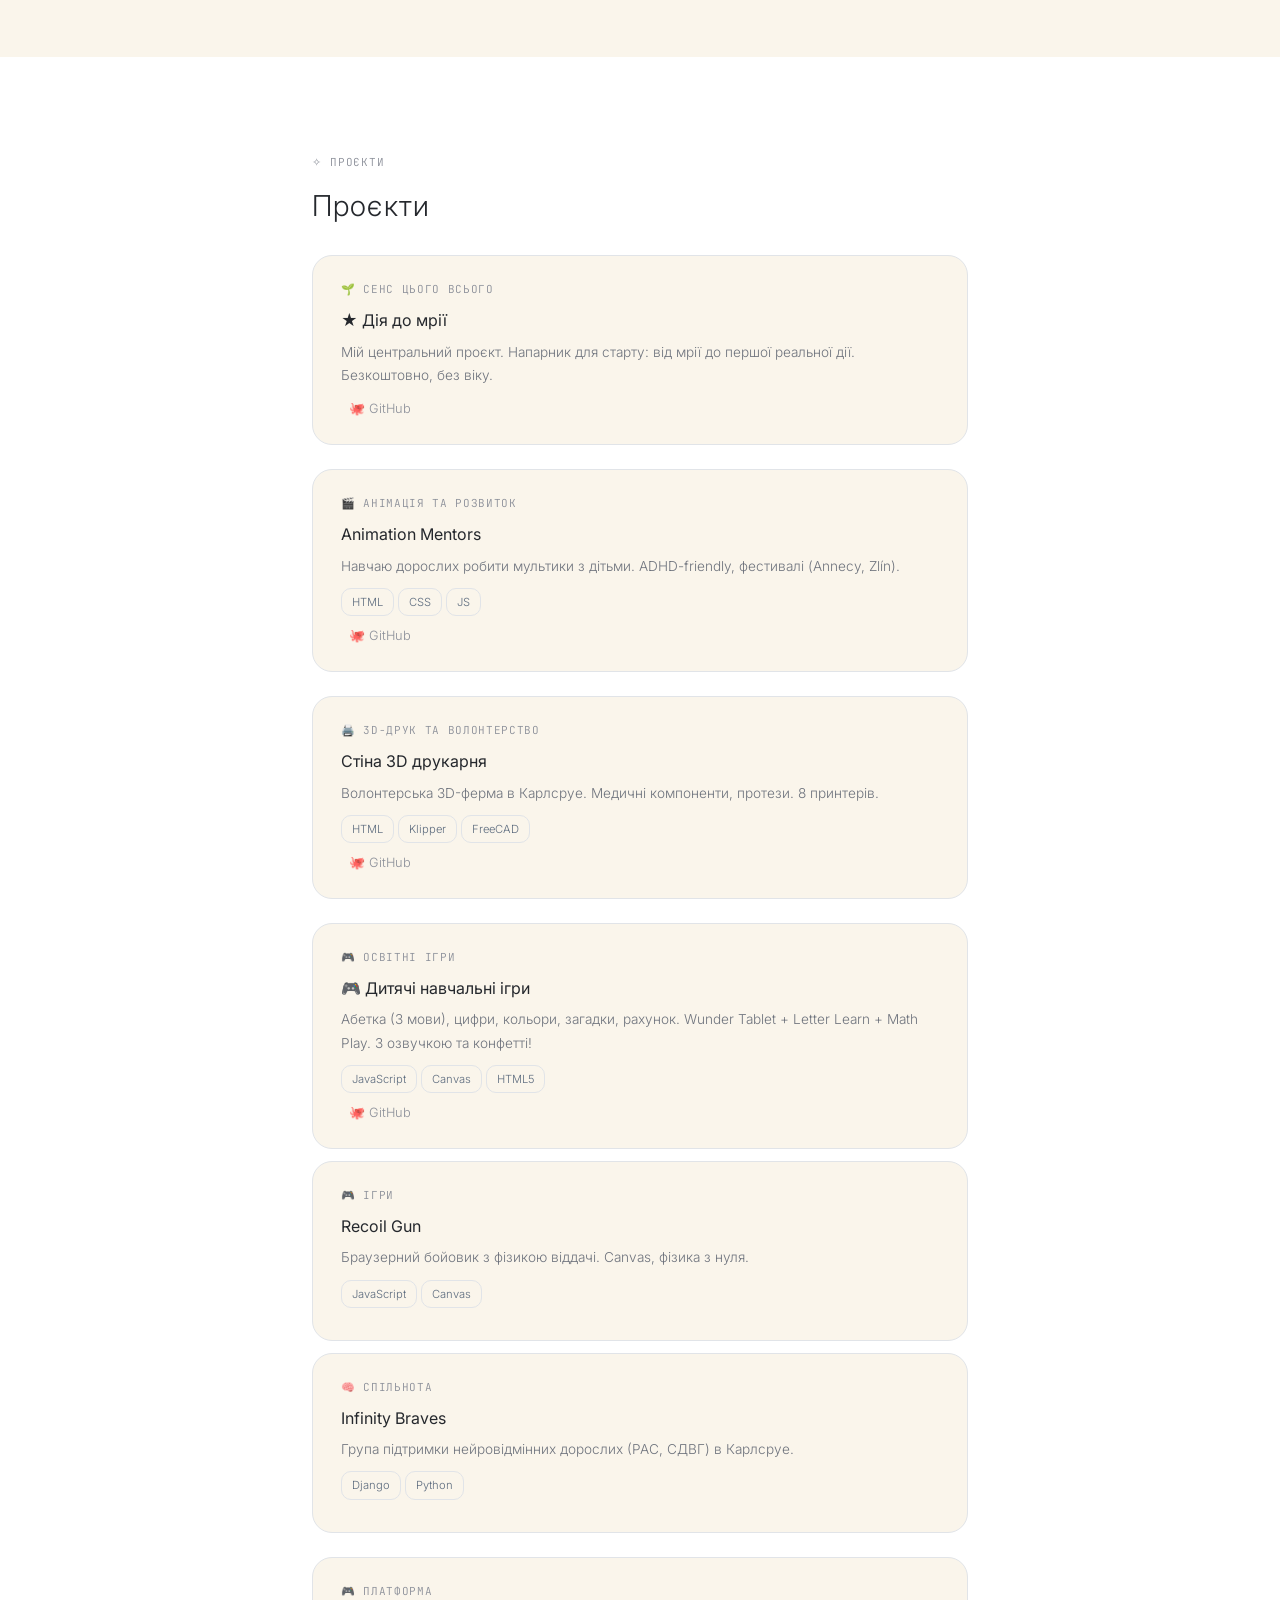
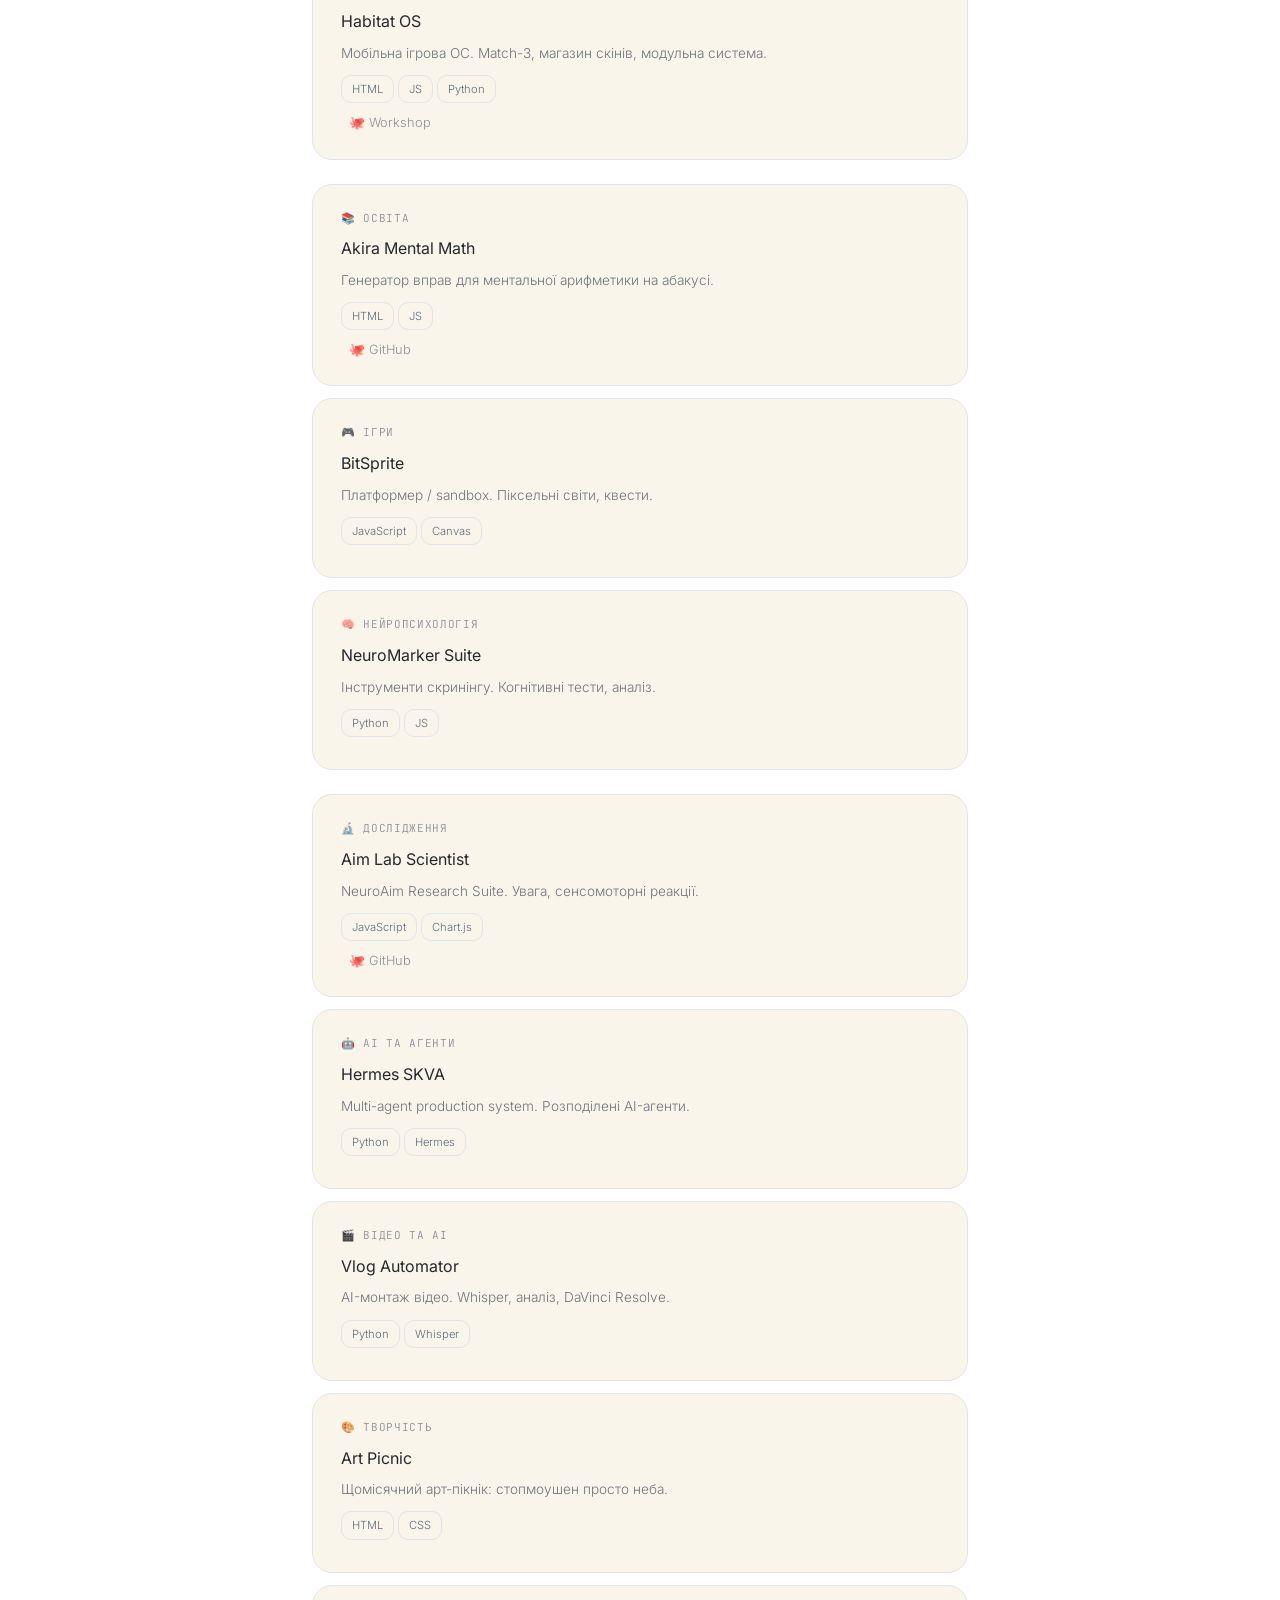
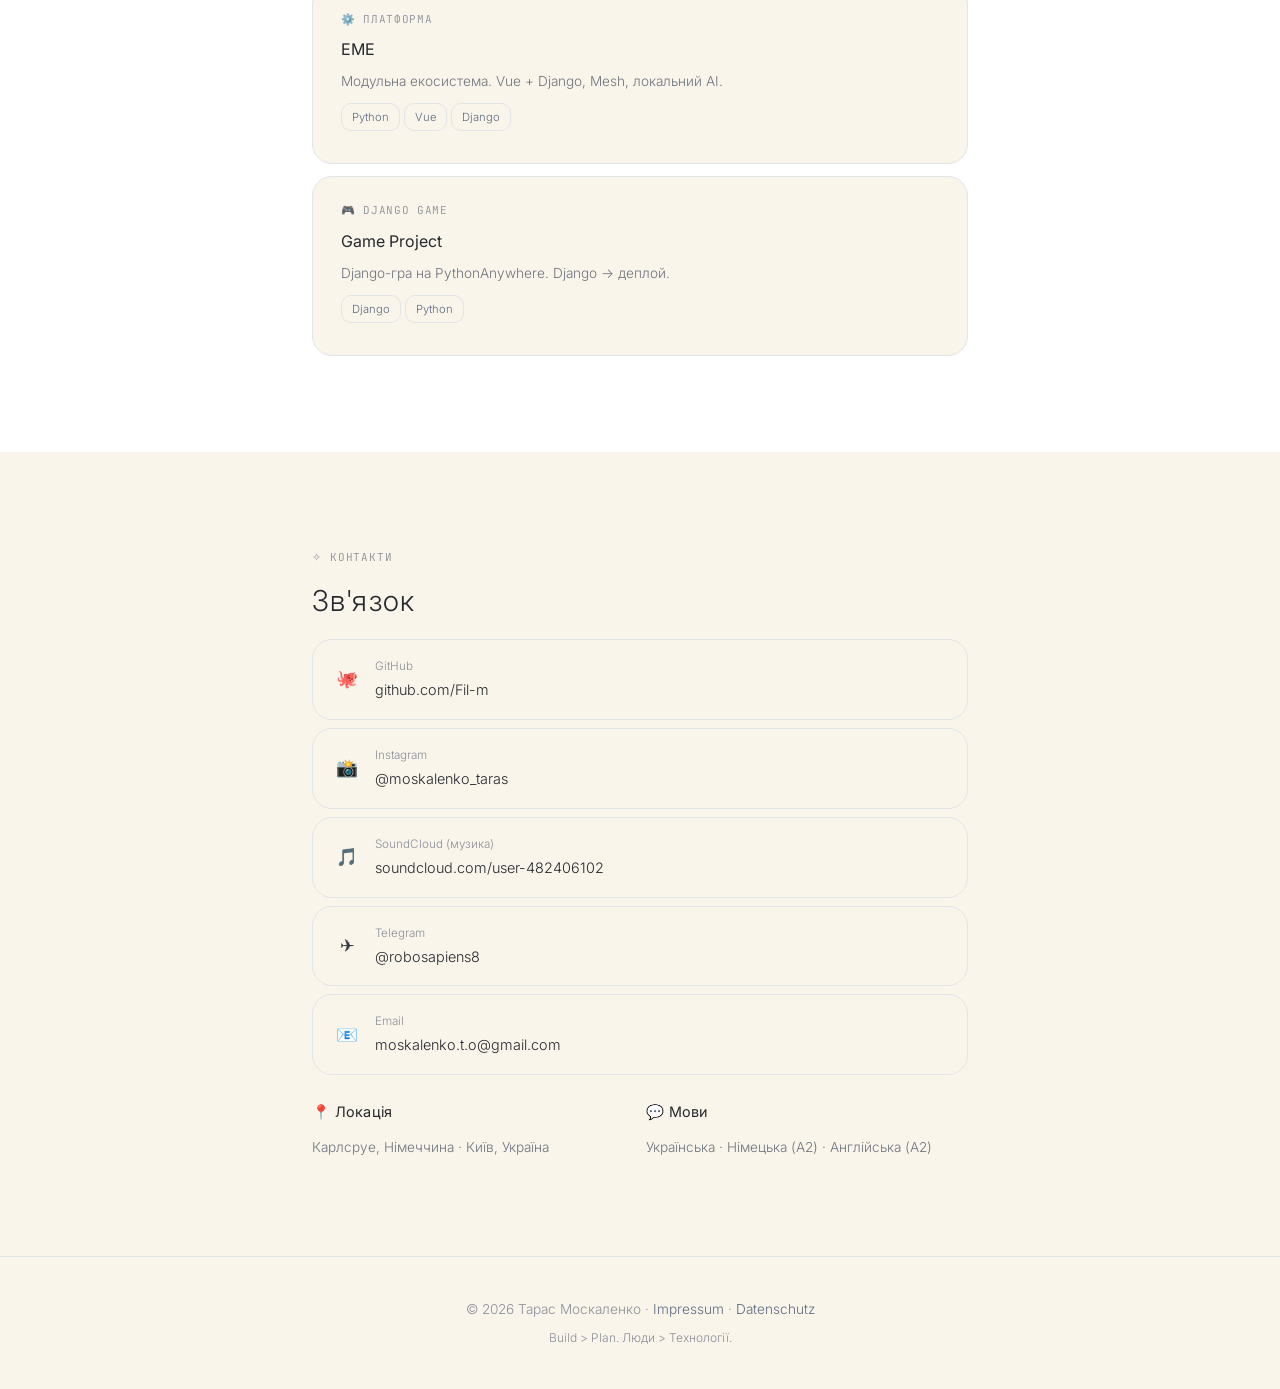
==== commit f67fa310: "🇩🇪 Додано німецьку версію (index-de.html) + перемикач мов" ====
--- a/index.html
+++ b/index.html
@@ -36,6 +36,9 @@
 .hero-cta{display:inline-flex;align-items:center;gap:10px;background:#3b82f6;color:#fff;padding:14px 32px;border-radius:40px;font-size:0.9rem;font-weight:400;text-decoration:none;letter-spacing:0.02em;transition:background 0.3s}
 .hero-cta:hover{background:#2563eb}
 
+.lang-switch{position:fixed;top:20px;right:20px;z-index:100;background:#fff;border:1px solid #e1e4e8;border-radius:40px;padding:6px 16px;font-size:13px;color:#5c6b7e;text-decoration:none;font-weight:300;transition:all 0.2s}
+.lang-switch:hover{border-color:#5c6b7e;color:#25282d}
+
 /* SECTIONS */
 section{padding:96px 0}
 section:nth-child(odd){background:#faf5eb}
@@ -117,6 +120,8 @@
     </ul>
   </div>
 </nav>
+
+<a href="index-de.html" class="lang-switch">DE 🇩🇪</a>
 
 <!-- HERO -->
 <header class="hero" id="home">
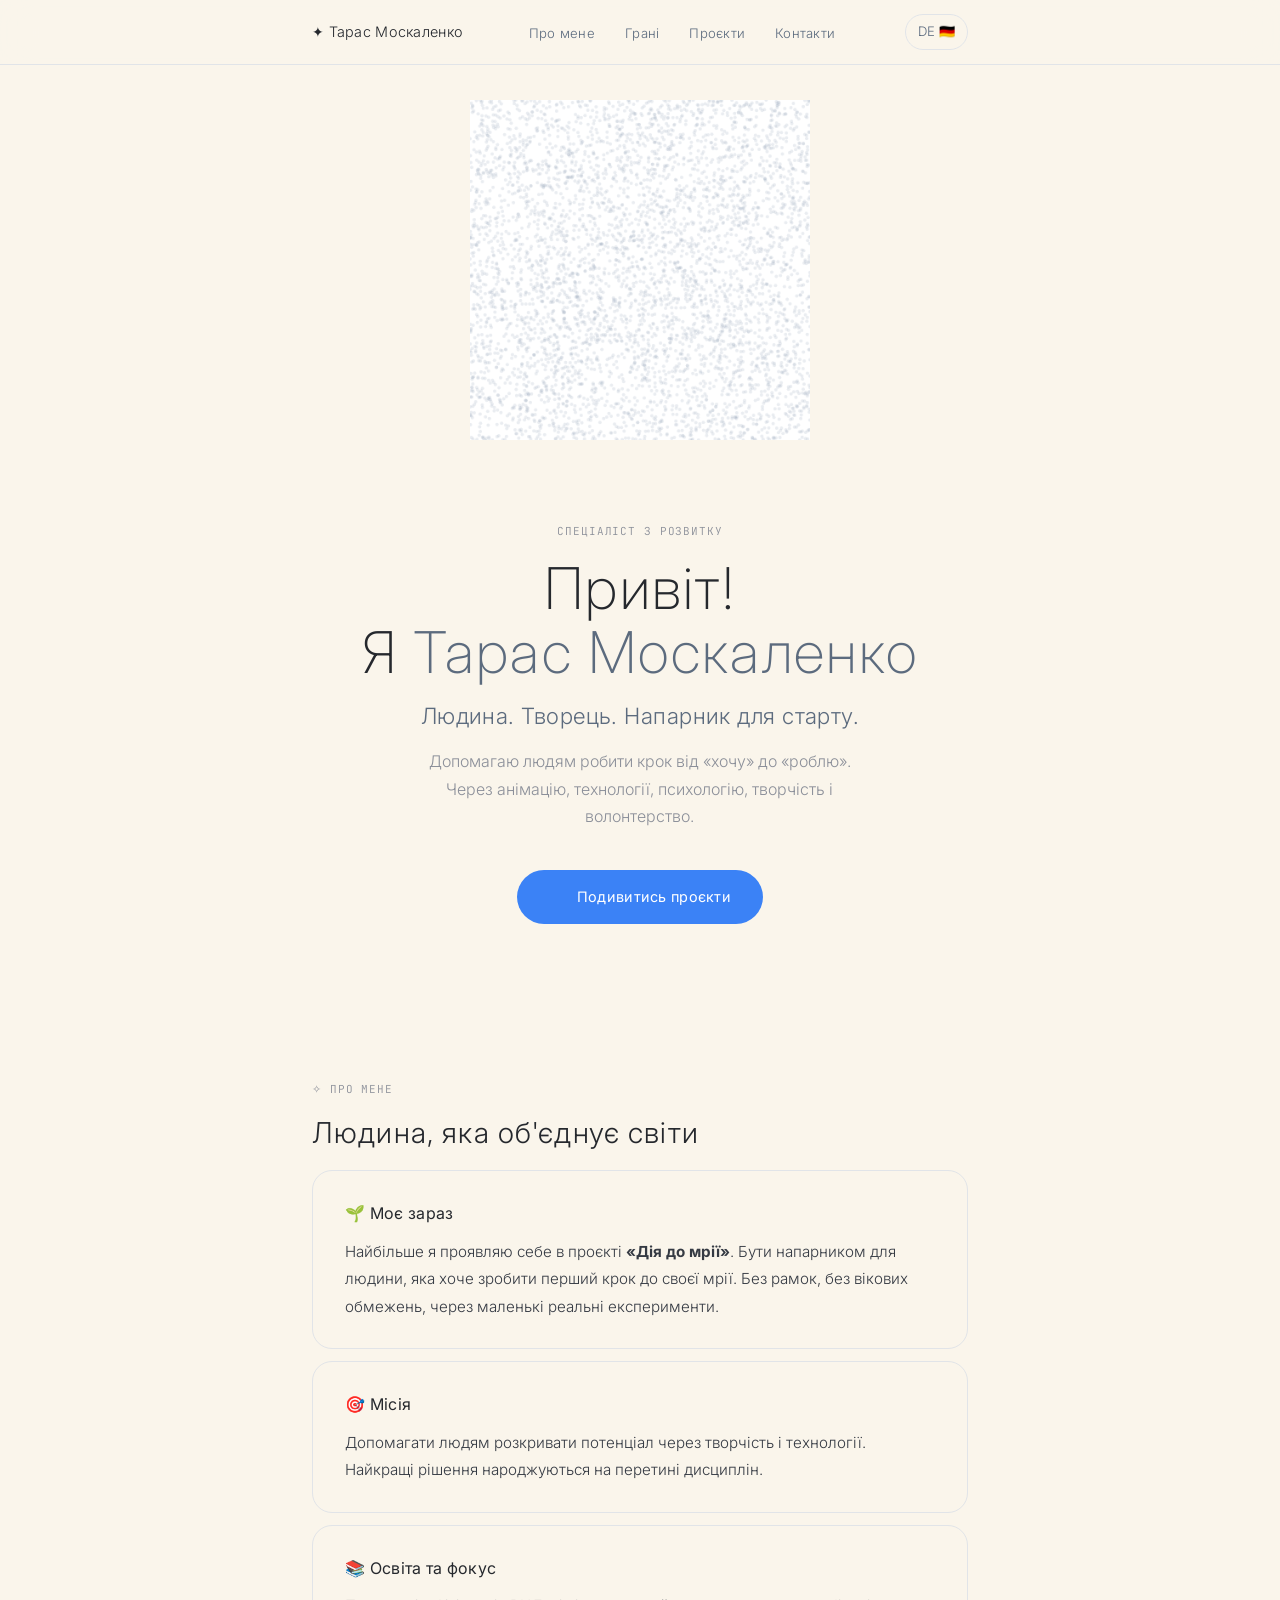
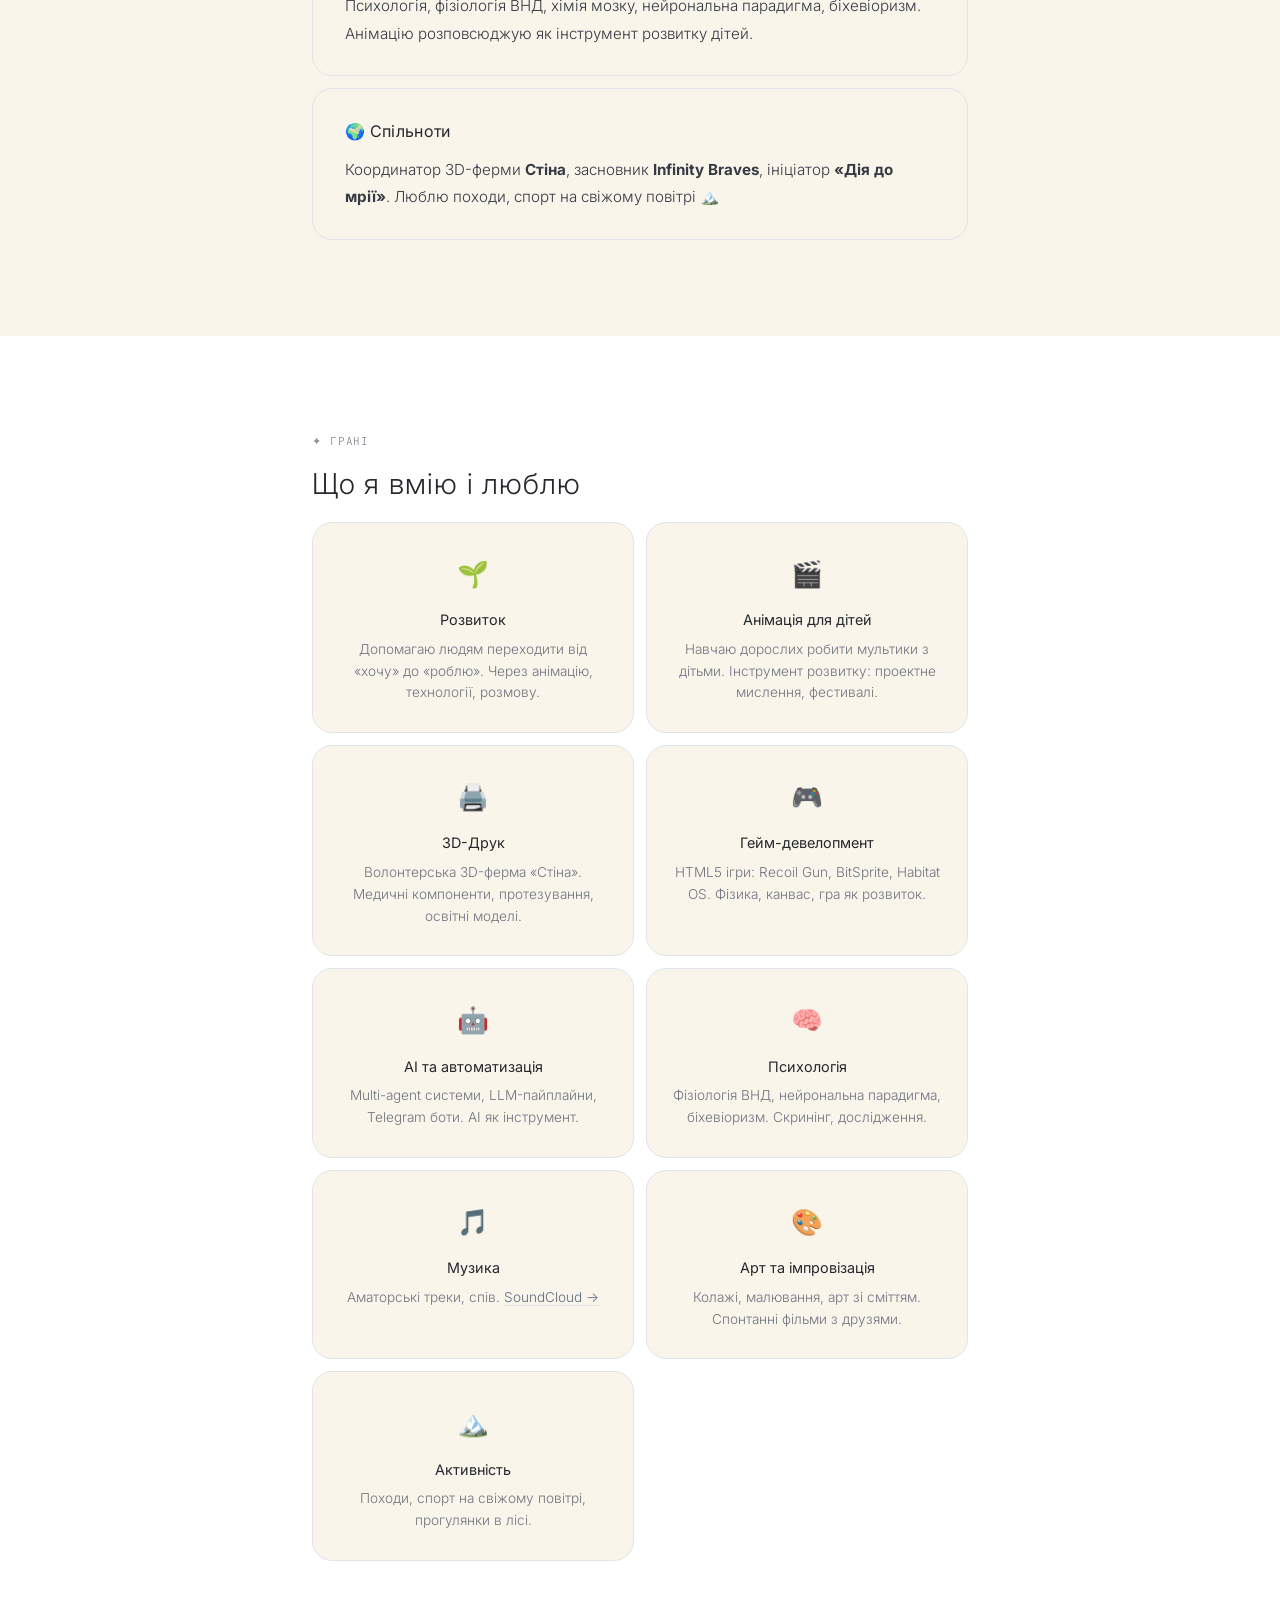
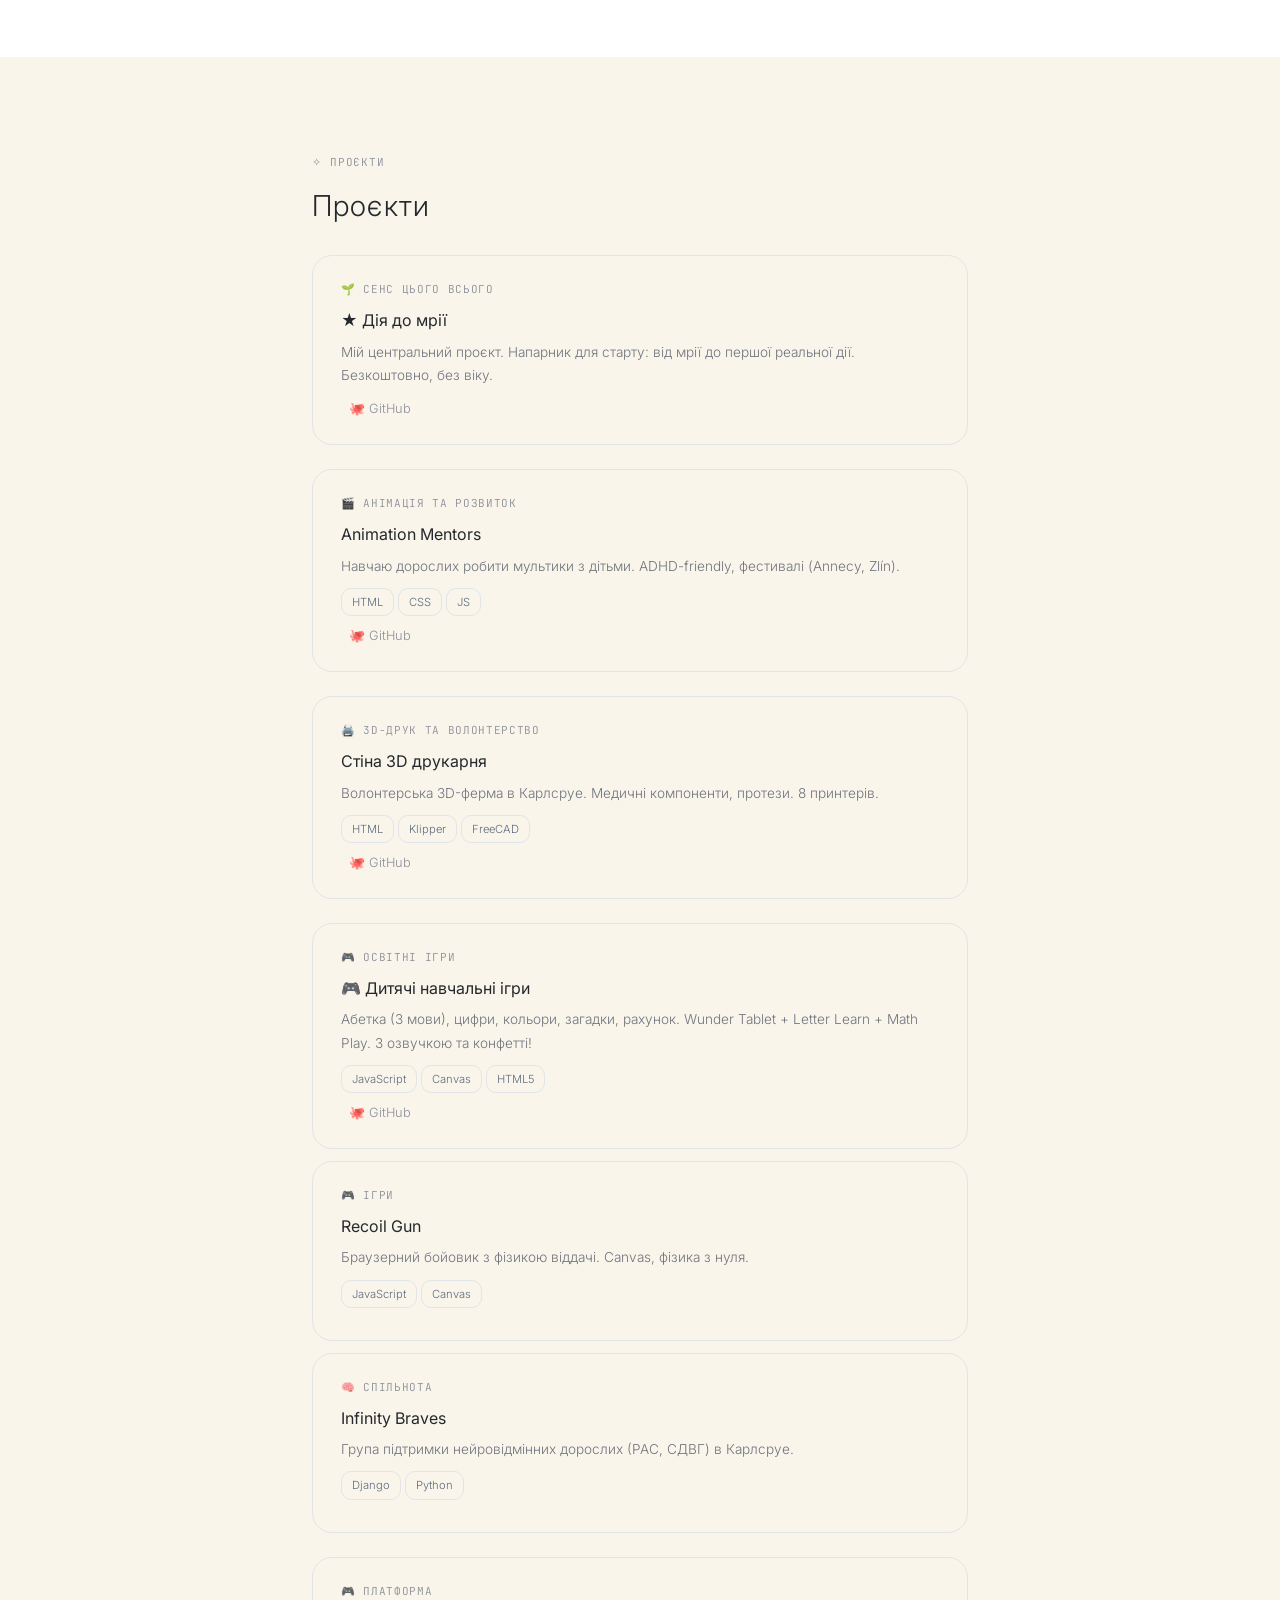
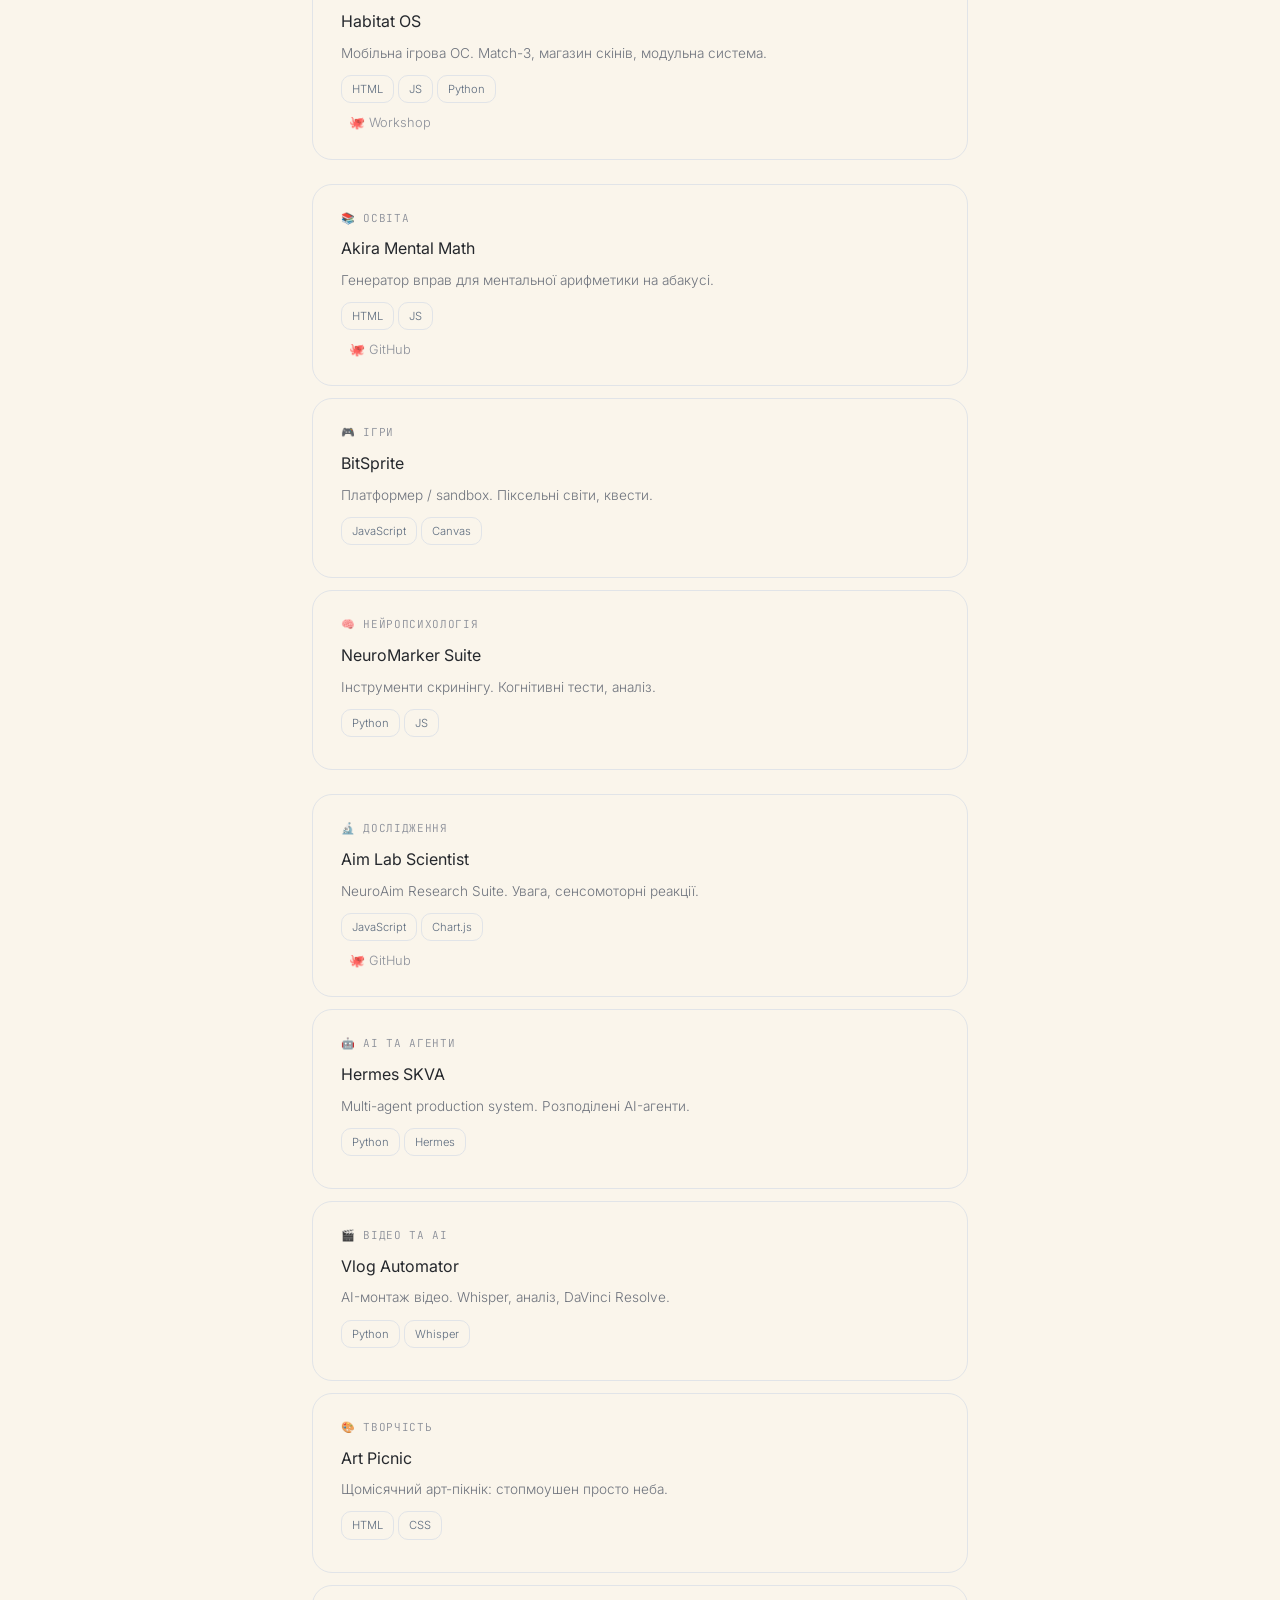
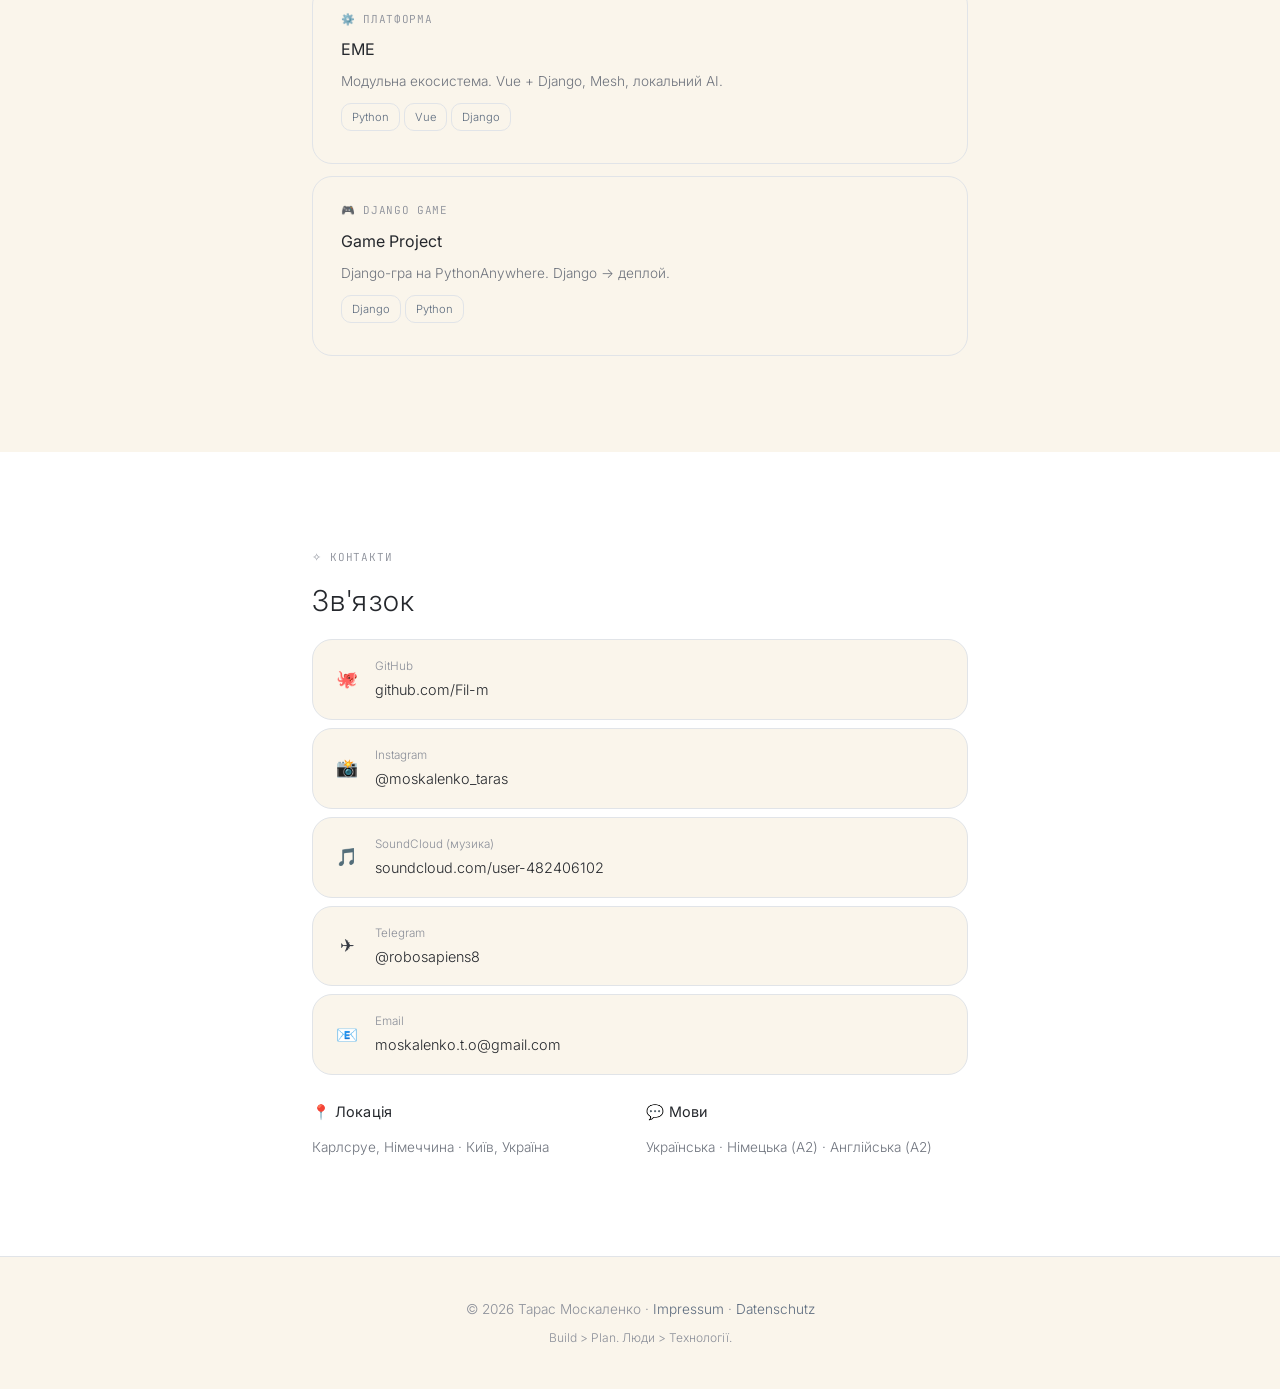
==== commit 8b559def: "🔀 Перемикач мови в навбар замість fixed — не перекриває контент" ====
--- a/index.html
+++ b/index.html
@@ -35,9 +35,8 @@
 #particleCanvas{width:340px;height:340px;display:block}
 .hero-cta{display:inline-flex;align-items:center;gap:10px;background:#3b82f6;color:#fff;padding:14px 32px;border-radius:40px;font-size:0.9rem;font-weight:400;text-decoration:none;letter-spacing:0.02em;transition:background 0.3s}
 .hero-cta:hover{background:#2563eb}
-
-.lang-switch{position:fixed;top:20px;right:20px;z-index:100;background:#fff;border:1px solid #e1e4e8;border-radius:40px;padding:6px 16px;font-size:13px;color:#5c6b7e;text-decoration:none;font-weight:300;transition:all 0.2s}
-.lang-switch:hover{border-color:#5c6b7e;color:#25282d}
+.nav-lang{color:#5c6b7e;text-decoration:none;font-size:0.82rem;font-weight:300;padding:5px 12px;border-radius:20px;transition:all 0.2s;margin-left:4px;border:1px solid #e1e4e8}
+.nav-lang:hover{color:#25282d;border-color:#5c6b7e}
 
 /* SECTIONS */
 section{padding:96px 0}
@@ -118,10 +117,9 @@
       <li><a href="#projects">Проєкти</a></li>
       <li><a href="#contact">Контакти</a></li>
     </ul>
+    <a href="index-de.html" class="nav-lang">DE 🇩🇪</a>
   </div>
 </nav>
-
-<a href="index-de.html" class="lang-switch">DE 🇩🇪</a>
 
 <!-- HERO -->
 <header class="hero" id="home">
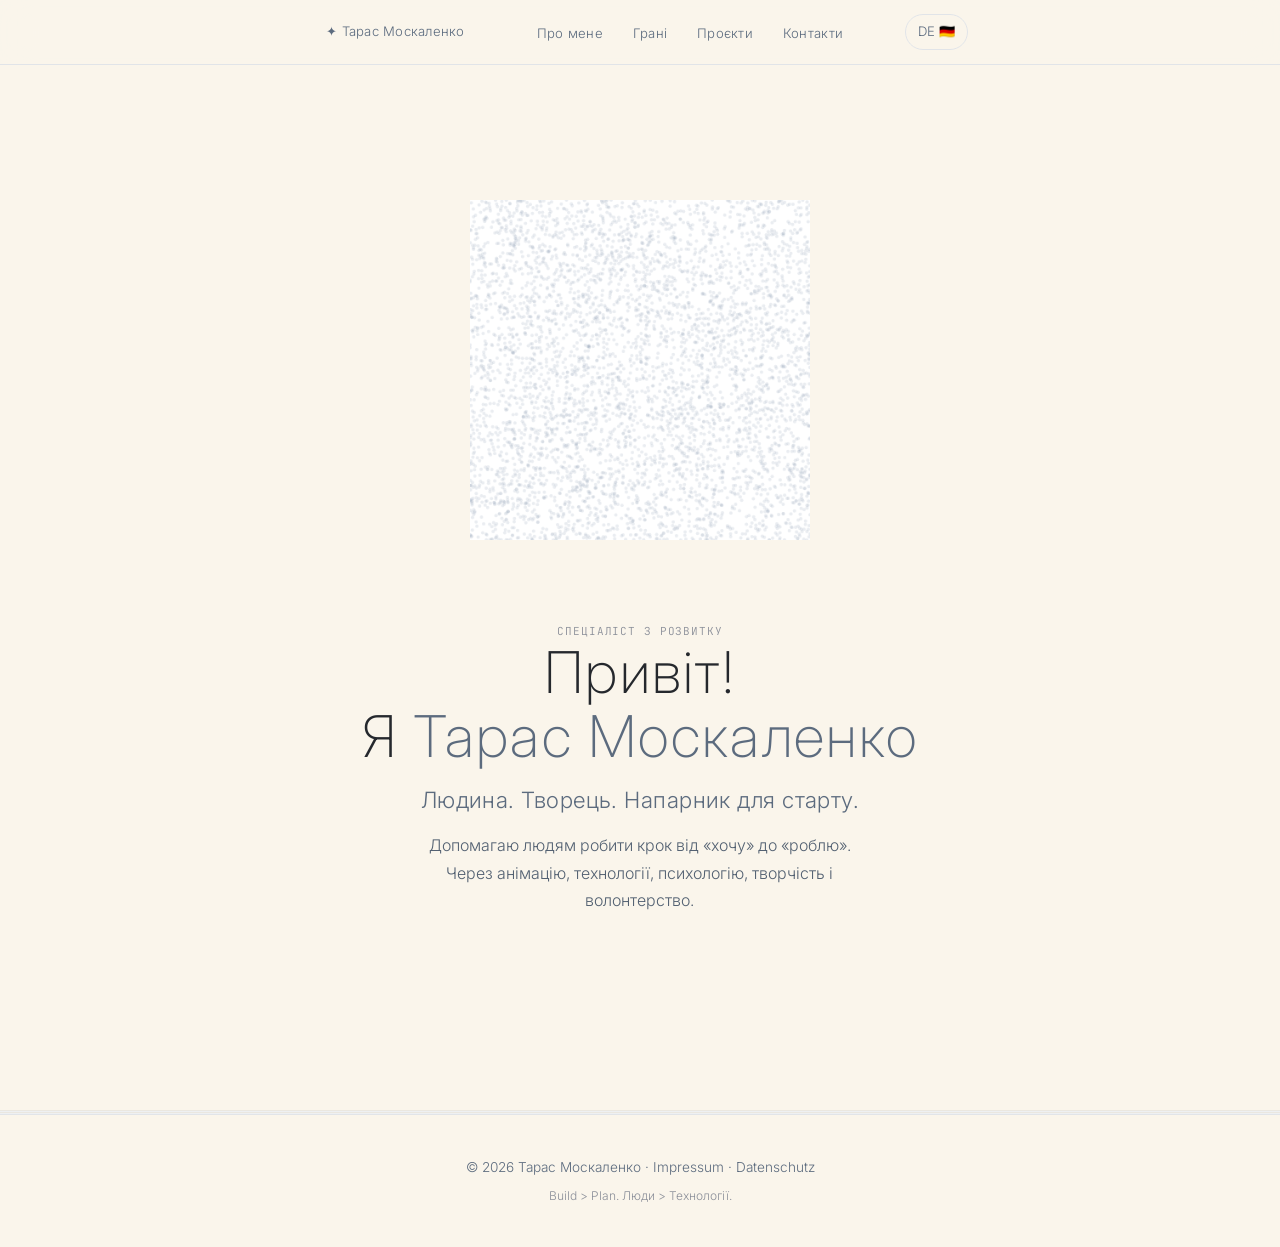
==== commit e3ca5b61: "Refactor: extract assets to main.css and main.js, optimize canvas particles, fix layout/scroll align" ====
--- a/index.html
+++ b/index.html
@@ -8,109 +8,13 @@
 <link rel="preconnect" href="https://fonts.googleapis.com">
 <link href="https://fonts.googleapis.com/css2?family=Inter:wght@200;300;400;500&family=JetBrains+Mono:wght@200;300;400&display=swap" rel="stylesheet">
 <script src="face-data.js"></script>
-<style>
-*,*::before,*::after{box-sizing:border-box;margin:0;padding:0}
-html{scroll-behavior:smooth}
-body{font-family:'Inter',-apple-system,system-ui,sans-serif;background:#faf5eb;color:#353a43;line-height:1.8;-webkit-font-smoothing:antialiased;font-size:17px;font-weight:300}
-
-.container{max-width:720px;margin:0 auto;padding:0 32px}
-.mono{font-family:'JetBrains Mono',monospace;font-weight:300}
-
-/* NAV */
-nav{position:fixed;top:0;left:0;right:0;z-index:100;background:rgba(250,245,235,0.85);backdrop-filter:blur(16px);border-bottom:1px solid #e1e4e8}
-.nav-inner{display:flex;align-items:center;justify-content:space-between;max-width:720px;margin:0 auto;padding:14px 32px}
-.nav-logo{font-family:'Inter',sans-serif;font-weight:300;font-size:0.9rem;color:#25282d;letter-spacing:0.02em}
-.nav-links{display:flex;gap:2px;list-style:none;flex-wrap:wrap}
-.nav-links a{color:#5c6b7e;text-decoration:none;font-size:0.82rem;font-weight:300;padding:5px 14px;border-radius:20px;transition:all 0.2s;letter-spacing:0.02em}
-.nav-links a:hover{color:#25282d;background:rgba(92,107,126,0.08)}
-
-/* HERO */
-.hero{min-height:90vh;display:flex;align-items:center;justify-content:center;background:#faf5eb;color:#25282d;padding:100px 0 60px;text-align:center;position:relative}
-.hero h1{font-size:clamp(2.2rem,5.5vw,3.6rem);font-weight:200;letter-spacing:0.04em;line-height:1.1;margin-bottom:12px;color:#25282d}
-.hero h1 .hl{color:#5c6b7e}
-.hero-tagline{font-size:clamp(1.1rem,2.5vw,1.4rem);color:#5c6b7e;max-width:520px;margin:0 auto 12px;font-weight:300;letter-spacing:0.02em}
-.hero-sub{font-size:clamp(0.9rem,1.8vw,1rem);color:#8b8f99;max-width:460px;margin:0 auto 40px;font-weight:300;line-height:1.7}
-.hero-visual{margin-bottom:40px}
-.hero-photo-wrap{background:#fff;display:inline-block;margin-bottom:32px;line-height:0}
-#particleCanvas{width:340px;height:340px;display:block}
-.hero-cta{display:inline-flex;align-items:center;gap:10px;background:#3b82f6;color:#fff;padding:14px 32px;border-radius:40px;font-size:0.9rem;font-weight:400;text-decoration:none;letter-spacing:0.02em;transition:background 0.3s}
-.hero-cta:hover{background:#2563eb}
-.nav-lang{color:#5c6b7e;text-decoration:none;font-size:0.82rem;font-weight:300;padding:5px 12px;border-radius:20px;transition:all 0.2s;margin-left:4px;border:1px solid #e1e4e8}
-.nav-lang:hover{color:#25282d;border-color:#5c6b7e}
-
-/* SECTIONS */
-section{padding:96px 0}
-section:nth-child(odd){background:#faf5eb}
-section:nth-child(even){background:#fff}
-.section-label{font-size:11px;font-family:'JetBrains Mono',monospace;font-weight:300;text-transform:uppercase;letter-spacing:0.08em;color:#8b8f99;margin-bottom:16px}
-h2{font-size:clamp(1.4rem,3.2vw,1.8rem);font-weight:300;letter-spacing:0.04em;margin-bottom:20px;color:#25282d;line-height:1.2}
-h2 + .sub{color:#6e737d;font-size:1rem;margin-bottom:40px;max-width:560px;line-height:1.7;font-weight:300}
-
-/* ABOUT */
-.about-grid{display:grid;grid-template-columns:1fr;gap:12px}
-.about-card{background:#faf5eb;border:1px solid #e1e4e8;border-radius:20px;padding:28px 32px}
-.about-card h3{font-size:1rem;font-weight:400;margin-bottom:10px;color:#25282d;letter-spacing:0.02em}
-.about-card p{color:#353a43;font-size:0.95rem;line-height:1.8;font-weight:300}
-
-/* FACETS */
-.facets-grid{display:grid;grid-template-columns:repeat(auto-fill,minmax(220px,1fr));gap:12px}
-.facet-card{background:#faf5eb;border:1px solid #e1e4e8;border-radius:20px;padding:28px 24px;text-align:center;transition:border-color 0.2s}
-.facet-card:hover{border-color:#5c6b7e}
-.facet-icon{font-size:1.6rem;margin-bottom:10px}
-.facet-card h3{font-family:'Inter',sans-serif;font-size:0.9rem;font-weight:400;margin-bottom:6px;color:#25282d}
-.facet-card p{color:#6e737d;font-size:0.85rem;line-height:1.6;font-weight:300}
-
-/* PROJECTS */
-.projects-grid{display:grid;grid-template-columns:1fr;gap:12px}
-.project-card-link{text-decoration:none;color:inherit;display:block;border-radius:20px}
-.project-card{background:#faf5eb;border:1px solid #e1e4e8;border-radius:20px;padding:24px 28px;transition:border-color 0.2s}
-.project-card:hover{border-color:#5c6b7e}
-.project-cat{font-size:11px;font-family:'JetBrains Mono',monospace;font-weight:300;text-transform:uppercase;letter-spacing:0.06em;color:#8b8f99;margin-bottom:6px}
-.project-card h3{font-size:1rem;font-weight:400;margin-bottom:6px;color:#25282d}
-.project-card p{color:#6e737d;font-size:0.85rem;line-height:1.7;margin-bottom:10px;font-weight:300}
-.project-techs{display:flex;flex-wrap:wrap;gap:4px;margin-bottom:8px}
-.project-tech{font-size:0.7rem;font-weight:300;padding:3px 10px;border-radius:10px;border:1px solid #e1e4e8;color:#5c6b7e}
-.project-links{display:flex;gap:8px}
-.project-links a{color:#8b8f99;font-size:0.8rem;font-weight:300;text-decoration:none;transition:color 0.2s;display:inline-flex;align-items:center;gap:4px;position:relative;z-index:2}
-.project-links a:hover{color:#25282d}
-
-/* CONTACT */
-.contact-grid{display:grid;grid-template-columns:1fr;gap:12px}
-.contact-links{display:flex;flex-direction:column;gap:8px}
-.contact-item{display:flex;align-items:center;gap:14px;padding:16px 20px;border-radius:20px;background:#faf5eb;border:1px solid #e1e4e8;text-decoration:none;color:#353a43;transition:border-color 0.2s}
-.contact-item:hover{border-color:#5c6b7e}
-.contact-icon{font-size:1.1rem;width:28px;text-align:center}
-.contact-label{font-size:0.73rem;color:#8b8f99;font-weight:300}
-.contact-value{font-size:0.9rem;font-weight:300;color:#25282d}
-
-/* FOOTER */
-footer{background:#faf5eb;border-top:1px solid #e1e4e8;color:#8b8f99;text-align:center;padding:40px 0;font-size:0.85rem;font-weight:300}
-footer a{color:#5c6b7e;text-decoration:none}
-footer a:hover{color:#25282d}
-
-/* ANIMATION */
-.fade-in{opacity:0;transform:translateY(20px);transition:opacity 0.8s ease,transform 0.8s ease}
-.fade-in.visible{opacity:1;transform:translateY(0)}
-
-@media(max-width:640px){
-  body{font-size:16px}
-  .hero{min-height:auto;padding:80px 0 50px}
-  .container{padding:0 24px}
-  section{padding:64px 0}
-  .nav-inner{padding:12px 24px}
-  .nav-links a{padding:4px 10px;font-size:0.75rem}
-  #particleCanvas{width:240px;height:240px}
-  .hero h1{font-size:clamp(1.8rem,7vw,2.4rem)}
-  .about-card,.project-card{padding:22px 20px}
-  .facet-card{padding:22px 18px}
-}
-</style>
+<link rel="stylesheet" href="assets/css/main.css">
 </head>
 <body>
 
 <nav>
   <div class="nav-inner">
-    <div class="nav-logo">✦ Тарас Москаленко</div>
+    <a href="#home" class="nav-logo">✦ Тарас Москаленко</a>
     <ul class="nav-links">
       <li><a href="#about">Про мене</a></li>
       <li><a href="#facets">Грані</a></li>
@@ -123,98 +27,381 @@
 
 <!-- HERO -->
 <header class="hero" id="home">
-  <div class="container">
-    <div class="hero-visual">
-      <div class="hero-photo-wrap">
-        <canvas id="particleCanvas" width="400" height="400"></canvas>
-      </div>
-    </div>
-    <div class="section-label" style="color:#8b8f99">Спеціаліст з розвитку</div>
-    <h1>Привіт!<br>Я <span class="hl">Тарас Москаленко</span></h1>
-    <div class="hero-tagline">Людина. Творець. Напарник для старту.</div>
-    <div class="hero-sub">Допомагаю людям робити крок від «хочу» до «роблю». Через анімацію, технології, психологію, творчість і волонтерство.</div>
-    <a href="#projects" class="hero-cta">
-      <svg viewBox="0 0 24 24" fill="none" stroke-width="1.5" stroke-linecap="round" stroke-linejoin="round" width="18" height="18"><path d="M7 17L17 7"/><path d="M7 7h10v10"/></svg>
-      Подивитись проєкти
-    </a>
+  <div class="container fade-in">
+    <div class="section-content-area">
+      <div class="hero-visual">
+        <div class="hero-photo-wrap">
+          <canvas id="particleCanvas" width="400" height="400"></canvas>
+        </div>
+      </div>
+      <div class="section-label" style="color:#8b8f99">Спеціаліст з розвитку</div>
+      <h1>Привіт!<br>Я <span class="hl">Тарас Москаленко</span></h1>
+      <div class="hero-tagline">Людина. Творець. Напарник для старту.</div>
+      <div class="hero-sub">Допомагаю людям робити крок від «хочу» до «роблю». Через анімацію, технології, психологію, творчість і волонтерство.</div>
+    </div>
   </div>
 </header>
 
 <!-- ABOUT -->
-<section id="about">
+<section id="about" class="collapsed">
   <div class="container fade-in">
-    <div class="section-label">✧ Про мене</div>
-    <h2>Людина, яка об'єднує світи</h2>
-    <div class="about-grid">
-      <div class="about-card"><h3>🌱 Моє зараз</h3><p>Найбільше я проявляю себе в проєкті <strong>«Дія до мрії»</strong>. Бути напарником для людини, яка хоче зробити перший крок до своєї мрії. Без рамок, без вікових обмежень, через маленькі реальні експерименти.</p></div>
-      <div class="about-card"><h3>🎯 Місія</h3><p>Допомагати людям розкривати потенціал через творчість і технології. Найкращі рішення народжуються на перетині дисциплін.</p></div>
-      <div class="about-card"><h3>📚 Освіта та фокус</h3><p>Психологія, фізіологія ВНД, хімія мозку, нейрональна парадигма, біхевіоризм. Анімацію розповсюджую як інструмент розвитку дітей.</p></div>
-      <div class="about-card"><h3>🌍 Спільноти</h3><p>Координатор 3D-ферми <strong>Стіна</strong>, засновник <strong>Infinity Braves</strong>, ініціатор <strong>«Дія до мрії»</strong>. Люблю походи, спорт на свіжому повітрі 🏔️</p></div>
+    <div class="section-content-area">
+      <div class="about-grid">
+        <div class="about-card highlight">
+          <h3>🌱 Моє зараз</h3>
+          <p>Найбільше я проявляю себе в проєкті <strong>«Дія до мрії»</strong>. Бути напарником для людини, яка хоче зробити перший крок до своєї мрії. Без рамок, без вікових обмежень, через маленькі реальні експерименти.</p>
+        </div>
+        <div class="about-card">
+          <h3>🎯 Місія</h3>
+          <p>Допомагати людям розкривати потенціал через творчість і технології. Найкращі рішення народжуються на перетині дисциплін.</p>
+        </div>
+        <div class="about-card">
+          <h3>📚 Освіта та фокус</h3>
+          <p>Психологія, фізіологія ВНД, хімія мозку, нейрональна парадигма, біхевіоризм. Анімацію розповсюджую як інструмент розвитку дітей.</p>
+        </div>
+        <div class="about-card">
+          <h3>🌍 Спільноти</h3>
+          <p>Координатор 3D-ферми <strong>Стіна</strong>, засновник <strong>Infinity Braves</strong>, ініціатор <strong>«Дія до мрії»</strong>. Люблю походи, спорт на свіжому повітрі 🏔️</p>
+        </div>
+      </div>
     </div>
   </div>
 </section>
 
 <!-- FACETS -->
-<section id="facets">
+<section id="facets" class="collapsed">
   <div class="container fade-in">
-    <div class="section-label">✦ Грані</div>
-    <h2>Що я вмію і люблю</h2>
-    <div class="facets-grid">
-      <div class="facet-card"><div class="facet-icon">🌱</div><h3>Розвиток</h3><p>Допомагаю людям переходити від «хочу» до «роблю». Через анімацію, технології, розмову.</p></div>
-      <div class="facet-card"><div class="facet-icon">🎬</div><h3>Анімація для дітей</h3><p>Навчаю дорослих робити мультики з дітьми. Інструмент розвитку: проектне мислення, фестивалі.</p></div>
-      <div class="facet-card"><div class="facet-icon">🖨️</div><h3>3D-Друк</h3><p>Волонтерська 3D-ферма «Стіна». Медичні компоненти, протезування, освітні моделі.</p></div>
-      <div class="facet-card"><div class="facet-icon">🎮</div><h3>Гейм-девелопмент</h3><p>HTML5 ігри: Recoil Gun, BitSprite, Habitat OS. Фізика, канвас, гра як розвиток.</p></div>
-      <div class="facet-card"><div class="facet-icon">🤖</div><h3>AI та автоматизація</h3><p>Multi-agent системи, LLM-пайплайни, Telegram боти. AI як інструмент.</p></div>
-      <div class="facet-card"><div class="facet-icon">🧠</div><h3>Психологія</h3><p>Фізіологія ВНД, нейрональна парадигма, біхевіоризм. Скринінг, дослідження.</p></div>
-      <div class="facet-card"><div class="facet-icon">🎵</div><h3>Музика</h3><p>Аматорські треки, спів. <a href="https://soundcloud.com/user-482406102" target="_blank" style="color:#5c6b7e;text-decoration:none;border-bottom:1px solid #e1e4e8;">SoundCloud →</a></p></div>
-      <div class="facet-card"><div class="facet-icon">🎨</div><h3>Арт та імпровізація</h3><p>Колажі, малювання, арт зі сміттям. Спонтанні фільми з друзями.</p></div>
-      <div class="facet-card"><div class="facet-icon">🏔️</div><h3>Активність</h3><p>Походи, спорт на свіжому повітрі, прогулянки в лісі.</p></div>
+    <div class="section-content-area">
+      <div class="facets-groups">
+        <div class="facets-group">
+          <h3 class="facets-group-title">🌱 Люди & Розвиток</h3>
+          <div class="facets-list">
+            <div class="facet-card">
+              <div class="facet-icon">🌱</div>
+              <h3>Розвиток</h3>
+              <p>Допомагаю людям переходити від «хочу» до «роблю». Через анімацію, технології, розмову.</p>
+            </div>
+            <div class="facet-card">
+              <div class="facet-icon">🎬</div>
+              <h3>Анімація для дітей</h3>
+              <p>Навчаю дорослих робити мультики з дітьми. Інструмент розвитку: проєктне мислення, фестивалі.</p>
+            </div>
+            <div class="facet-card">
+              <div class="facet-icon">🧠</div>
+              <h3>Психологія</h3>
+              <p>Фізіологія ВНД, нейрональна парадигма, біхевіоризм. Скринінг, дослідження.</p>
+            </div>
+          </div>
+        </div>
+        <div class="facets-group">
+          <h3 class="facets-group-title">🤖 Технології & AI</h3>
+          <div class="facets-list">
+            <div class="facet-card">
+              <div class="facet-icon">🤖</div>
+              <h3>AI та автоматизація</h3>
+              <p>Multi-agent системи, LLM-пайплайни, Telegram боти. AI як інструмент.</p>
+            </div>
+            <div class="facet-card">
+              <div class="facet-icon">🎮</div>
+              <h3>Гейм-девелопмент</h3>
+              <p>HTML5 ігри: Recoil Gun, BitSprite, Habitat OS. Фізика, канвас, гра як розвиток.</p>
+            </div>
+            <div class="facet-card">
+              <div class="facet-icon">🖨️</div>
+              <h3>3D-Друк</h3>
+              <p>Волонтерська 3D-ферма «Стіна». Медичні компоненти, протезування, освітні моделі.</p>
+            </div>
+          </div>
+        </div>
+        <div class="facets-group">
+          <h3 class="facets-group-title">🎨 Творчість & Активність</h3>
+          <div class="facets-list">
+            <div class="facet-card">
+              <div class="facet-icon">🎵</div>
+              <h3>Музика</h3>
+              <p>Аматорські треки, спів. <a href="https://soundcloud.com/user-482406102" target="_blank" style="color:#5c6b7e;text-decoration:none;border-bottom:1px solid #e1e4e8;position:relative;z-index:2;">SoundCloud →</a></p>
+            </div>
+            <div class="facet-card">
+              <div class="facet-icon">🎨</div>
+              <h3>Арт та імпровізація</h3>
+              <p>Колажі, малювання, арт зі сміттям. Спонтанні фільми з друзями.</p>
+            </div>
+            <div class="facet-card">
+              <div class="facet-icon">🏔️</div>
+              <h3>Активність</h3>
+              <p>Походи, спорт на свіжому повітрі, прогулянки в лісі.</p>
+            </div>
+          </div>
+        </div>
+      </div>
     </div>
   </div>
 </section>
 
 <!-- PROJECTS -->
-<section id="projects">
+<section id="projects" class="collapsed">
   <div class="container fade-in">
-    <div class="section-label">✧ Проєкти</div>
-    <h2>Проєкти</h2>
+    <div class="section-content-area">
+    
+    <div class="projects-filter">
+      <button class="filter-btn active" data-filter="all">Всі</button>
+      <button class="filter-btn" data-filter="social">🌱 Соціальні</button>
+      <button class="filter-btn" data-filter="education">📚 Освіта</button>
+      <button class="filter-btn" data-filter="games">🎮 Ігри</button>
+      <button class="filter-btn" data-filter="ai">🤖 AI</button>
+      <button class="filter-btn" data-filter="tech">⚙️ Технології</button>
+    </div>
+
     <div class="projects-grid">
-      <a href="https://fil-m.github.io/diya-do-mriyi/" target="_blank" class="project-card-link"><div class="project-card"><div class="project-cat">🌱 Сенс цього всього</div><h3>★ Дія до мрії</h3><p>Мій центральний проєкт. Напарник для старту: від мрії до першої реальної дії. Безкоштовно, без віку.</p><div class="project-links"><a href="https://github.com/Fil-m/diya-do-mriyi" target="_blank" onclick="event.stopPropagation()">🐙 GitHub</a></div></div></a>
-      <a href="https://fil-m.github.io/animation_mentors/" target="_blank" class="project-card-link"><div class="project-card"><div class="project-cat">🎬 Анімація та розвиток</div><h3>Animation Mentors</h3><p>Навчаю дорослих робити мультики з дітьми. ADHD-friendly, фестивалі (Annecy, Zlín).</p><div class="project-techs"><span class="project-tech">HTML</span><span class="project-tech">CSS</span><span class="project-tech">JS</span></div><div class="project-links"><a href="https://github.com/Fil-m/animation_mentors" target="_blank" onclick="event.stopPropagation()">🐙 GitHub</a></div></div></a>
-      <a href="https://fil-m.github.io/stina-3d/" target="_blank" class="project-card-link"><div class="project-card"><div class="project-cat">🖨️ 3D-Друк та волонтерство</div><h3>Стіна 3D друкарня</h3><p>Волонтерська 3D-ферма в Карлсруе. Медичні компоненти, протези. 8 принтерів.</p><div class="project-techs"><span class="project-tech">HTML</span><span class="project-tech">Klipper</span><span class="project-tech">FreeCAD</span></div><div class="project-links"><a href="https://github.com/Fil-m/stina-3d" target="_blank" onclick="event.stopPropagation()">🐙 GitHub</a></div></div></a>
-      <a href="https://fil-m.github.io/kids-games/" target="_blank" class="project-card-link"><div class="project-card"><div class="project-cat">🎮 Освітні ігри</div><h3>🎮 Дитячі навчальні ігри</h3><p>Абетка (3 мови), цифри, кольори, загадки, рахунок. Wunder Tablet + Letter Learn + Math Play. З озвучкою та конфетті!</p><div class="project-techs"><span class="project-tech">JavaScript</span><span class="project-tech">Canvas</span><span class="project-tech">HTML5</span></div><div class="project-links"><a href="https://github.com/Fil-m/kids-games" target="_blank" onclick="event.stopPropagation()">🐙 GitHub</a></div></div></a>
-      <a href="https://fil-m.github.io/recoil-game/" target="_blank" class="project-card-link"><div class="project-card"><div class="project-cat">🎮 Ігри</div><h3>Recoil Gun</h3><p>Браузерний бойовик з фізикою віддачі. Canvas, фізика з нуля.</p><div class="project-techs"><span class="project-tech">JavaScript</span><span class="project-tech">Canvas</span></div></div></a>
-      <a href="https://fil-m.github.io/--braves/" target="_blank" class="project-card-link"><div class="project-card"><div class="project-cat">🧠 Спільнота</div><h3>Infinity Braves</h3><p>Група підтримки нейровідмінних дорослих (РАС, СДВГ) в Карлсруе.</p><div class="project-techs"><span class="project-tech">Django</span><span class="project-tech">Python</span></div></div></a>
-      <a href="https://fil-m.github.io/habitat-os-test/" target="_blank" class="project-card-link"><div class="project-card"><div class="project-cat">🎮 Платформа</div><h3>Habitat OS</h3><p>Мобільна ігрова ОС. Match-3, магазин скінів, модульна система.</p><div class="project-techs"><span class="project-tech">HTML</span><span class="project-tech">JS</span><span class="project-tech">Python</span></div><div class="project-links"><a href="https://github.com/Fil-m/habitat-os-workshop" target="_blank" onclick="event.stopPropagation()">🐙 Workshop</a></div></div></a>
-      <a href="https://fil-m.github.io/akira-mental-math/" target="_blank" class="project-card-link"><div class="project-card"><div class="project-cat">📚 Освіта</div><h3>Akira Mental Math</h3><p>Генератор вправ для ментальної арифметики на абакусі.</p><div class="project-techs"><span class="project-tech">HTML</span><span class="project-tech">JS</span></div><div class="project-links"><a href="https://github.com/Fil-m/akira-mental-math" target="_blank" onclick="event.stopPropagation()">🐙 GitHub</a></div></div></a>
-      <a href="https://fil-m.github.io/bitsprite/" target="_blank" class="project-card-link"><div class="project-card"><div class="project-cat">🎮 Ігри</div><h3>BitSprite</h3><p>Платформер / sandbox. Піксельні світи, квести.</p><div class="project-techs"><span class="project-tech">JavaScript</span><span class="project-tech">Canvas</span></div></div></a>
-      <a href="https://github.com/Fil-m/neuromarker-suite" target="_blank" class="project-card-link"><div class="project-card"><div class="project-cat">🧠 Нейропсихологія</div><h3>NeuroMarker Suite</h3><p>Інструменти скринінгу. Когнітивні тести, аналіз.</p><div class="project-techs"><span class="project-tech">Python</span><span class="project-tech">JS</span></div></div></a>
-      <a href="https://fil-m.github.io/aim-lab-scientist/" target="_blank" class="project-card-link"><div class="project-card"><div class="project-cat">🔬 Дослідження</div><h3>Aim Lab Scientist</h3><p>NeuroAim Research Suite. Увага, сенсомоторні реакції.</p><div class="project-techs"><span class="project-tech">JavaScript</span><span class="project-tech">Chart.js</span></div><div class="project-links"><a href="https://github.com/Fil-m/aim-lab-scientist" target="_blank" onclick="event.stopPropagation()">🐙 GitHub</a></div></div></a>
-      <a href="https://github.com/Fil-m/hermes-skva" target="_blank" class="project-card-link"><div class="project-card"><div class="project-cat">🤖 AI та агенти</div><h3>Hermes SKVA</h3><p>Multi-agent production system. Розподілені AI-агенти.</p><div class="project-techs"><span class="project-tech">Python</span><span class="project-tech">Hermes</span></div></div></a>
-      <a href="https://github.com/Fil-m/vlog-automator" target="_blank" class="project-card-link"><div class="project-card"><div class="project-cat">🎬 Відео та AI</div><h3>Vlog Automator</h3><p>AI-монтаж відео. Whisper, аналіз, DaVinci Resolve.</p><div class="project-techs"><span class="project-tech">Python</span><span class="project-tech">Whisper</span></div></div></a>
-      <a href="https://fil-m.github.io/art-picnic/" target="_blank" class="project-card-link"><div class="project-card"><div class="project-cat">🎨 Творчість</div><h3>Art Picnic</h3><p>Щомісячний арт-пікнік: стопмоушен просто неба.</p><div class="project-techs"><span class="project-tech">HTML</span><span class="project-tech">CSS</span></div></div></a>
-      <a href="https://github.com/Fil-m/eme" target="_blank" class="project-card-link"><div class="project-card"><div class="project-cat">⚙️ Платформа</div><h3>EME</h3><p>Модульна екосистема. Vue + Django, Mesh, локальний AI.</p><div class="project-techs"><span class="project-tech">Python</span><span class="project-tech">Vue</span><span class="project-tech">Django</span></div></div></a>
-      <a href="https://yelyzavetaandriievska.pythonanywhere.com/" target="_blank" class="project-card-link"><div class="project-card"><div class="project-cat">🎮 Django Game</div><h3>Game Project</h3><p>Django-гра на PythonAnywhere. Django → деплой.</p><div class="project-techs"><span class="project-tech">Django</span><span class="project-tech">Python</span></div></div></a>
+      <div class="project-card-wrapper" data-category="social">
+        <div class="project-card">
+          <div class="project-cat">🌱 Сенс цього всього</div>
+          <h3><a href="https://fil-m.github.io/diya-do-mriyi/" target="_blank" class="main-link">★ Дія до мрії</a></h3>
+          <p>Мій центральний проєкт. Напарник для старту: від мрії до першої реальної дії. Безкоштовно, без віку.</p>
+          <div class="project-links">
+            <a href="https://github.com/Fil-m/diya-do-mriyi" target="_blank">🐙 GitHub</a>
+          </div>
+        </div>
+      </div>
+
+      <div class="project-card-wrapper" data-category="education">
+        <div class="project-card">
+          <div class="project-cat">🎬 Анімація та розвиток</div>
+          <h3><a href="https://fil-m.github.io/animation_mentors/" target="_blank" class="main-link">Animation Mentors</a></h3>
+          <p>Навчаю дорослих робити мультики з дітьми. ADHD-friendly, фестивалі (Annecy, Zlín).</p>
+          <div class="project-techs">
+            <span class="project-tech">HTML</span>
+            <span class="project-tech">CSS</span>
+            <span class="project-tech">JS</span>
+          </div>
+          <div class="project-links">
+            <a href="https://github.com/Fil-m/animation_mentors" target="_blank">🐙 GitHub</a>
+          </div>
+        </div>
+      </div>
+
+      <div class="project-card-wrapper" data-category="education">
+        <div class="project-card">
+          <div class="project-cat">🎬 Workshop</div>
+          <h3><a href="https://fil-m.github.io/animation-workshop/" target="_blank" class="main-link">★ Анімація для батьків</a></h3>
+          <p>Практичний безкоштовний воркшоп зі стоп-моушен анімації для батьків та дітей (6-12 років) в Карлсруе.</p>
+          <div class="project-techs">
+            <span class="project-tech">Stop Motion Studio</span>
+            <span class="project-tech">LEGO</span>
+          </div>
+          <div class="project-links">
+            <a href="https://github.com/Fil-m/animation-workshop" target="_blank">🐙 GitHub</a>
+          </div>
+        </div>
+      </div>
+
+      <div class="project-card-wrapper" data-category="social">
+        <div class="project-card">
+          <div class="project-cat">🖨️ 3D-Друк та волонтерство</div>
+          <h3><a href="https://fil-m.github.io/stina-3d/" target="_blank" class="main-link">Стіна 3D друкарня</a></h3>
+          <p>Волонтерська 3D-ферма в Карлсруе. Медичні компоненти, протези. 8 принтерів.</p>
+          <div class="project-techs">
+            <span class="project-tech">HTML</span>
+            <span class="project-tech">Klipper</span>
+            <span class="project-tech">FreeCAD</span>
+          </div>
+          <div class="project-links">
+            <a href="https://github.com/Fil-m/stina-3d" target="_blank">🐙 GitHub</a>
+          </div>
+        </div>
+      </div>
+
+      <div class="project-card-wrapper" data-category="games">
+        <div class="project-card">
+          <div class="project-cat">🎮 Навчальні ігри</div>
+          <h3><a href="https://fil-m.github.io/kids-games/" target="_blank" class="main-link">🎮 Дитячі навчальні ігри</a></h3>
+          <p>Абетка (3 мови), цифри, кольори, загадки, рахунок. Wunder Tablet + Letter Learn + Math Play. З озвучкою та конфетті!</p>
+          <div class="project-techs">
+            <span class="project-tech">JavaScript</span>
+            <span class="project-tech">Canvas</span>
+            <span class="project-tech">HTML5</span>
+          </div>
+          <div class="project-links">
+            <a href="https://github.com/Fil-m/kids-games" target="_blank">🐙 GitHub</a>
+          </div>
+        </div>
+      </div>
+
+      <div class="project-card-wrapper" data-category="games">
+        <div class="project-card">
+          <div class="project-cat">🎮 Ігри</div>
+          <h3><a href="https://fil-m.github.io/recoil-game/" target="_blank" class="main-link">Recoil Gun</a></h3>
+          <p>Браузерний бойовик з фізикою віддачі. Canvas, фізика з нуля.</p>
+          <div class="project-techs">
+            <span class="project-tech">JavaScript</span>
+            <span class="project-tech">Canvas</span>
+          </div>
+        </div>
+      </div>
+
+      <div class="project-card-wrapper" data-category="social">
+        <div class="project-card">
+          <div class="project-cat">🧠 Спільнота</div>
+          <h3><a href="https://fil-m.github.io/--braves/" target="_blank" class="main-link">Infinity Braves</a></h3>
+          <p>Група підтримки нейровідмінних дорослих (РАС, СДВГ) в Карлсруе.</p>
+          <div class="project-techs">
+            <span class="project-tech">Django</span>
+            <span class="project-tech">Python</span>
+          </div>
+        </div>
+      </div>
+
+      <div class="project-card-wrapper" data-category="games">
+        <div class="project-card">
+          <div class="project-cat">🎮 Платформа</div>
+          <h3><a href="https://fil-m.github.io/habitat-os-test/" target="_blank" class="main-link">Habitat OS</a></h3>
+          <p>Мобільна ігрова ОС. Match-3, магазин скінів, модульна система.</p>
+          <div class="project-techs">
+            <span class="project-tech">HTML</span>
+            <span class="project-tech">JS</span>
+            <span class="project-tech">Python</span>
+          </div>
+          <div class="project-links">
+            <a href="https://github.com/Fil-m/habitat-os-workshop" target="_blank">🐙 Workshop</a>
+          </div>
+        </div>
+      </div>
+
+      <div class="project-card-wrapper" data-category="games">
+        <div class="project-card">
+          <div class="project-cat">📚 Освіта</div>
+          <h3><a href="https://fil-m.github.io/akira-mental-math/" target="_blank" class="main-link">Akira Mental Math</a></h3>
+          <p>Генератор вправ для ментальної арифметики на абакусі.</p>
+          <div class="project-techs">
+            <span class="project-tech">HTML</span>
+            <span class="project-tech">JS</span>
+          </div>
+          <div class="project-links">
+            <a href="https://github.com/Fil-m/akira-mental-math" target="_blank">🐙 GitHub</a>
+          </div>
+        </div>
+      </div>
+
+      <div class="project-card-wrapper" data-category="games">
+        <div class="project-card">
+          <div class="project-cat">🎮 Ігри</div>
+          <h3><a href="https://fil-m.github.io/bitsprite/" target="_blank" class="main-link">BitSprite</a></h3>
+          <p>Платформер / sandbox. Піксельні світи, квести.</p>
+          <div class="project-techs">
+            <span class="project-tech">JavaScript</span>
+            <span class="project-tech">Canvas</span>
+          </div>
+        </div>
+      </div>
+
+      <div class="project-card-wrapper" data-category="tech">
+        <div class="project-card">
+          <div class="project-cat">🧠 Нейропсихологія</div>
+          <h3><a href="https://github.com/Fil-m/neuromarker-suite" target="_blank" class="main-link">NeuroMarker Suite</a></h3>
+          <p>Інструменти скринінгу. Когнітивні тести, аналіз.</p>
+          <div class="project-techs">
+            <span class="project-tech">Python</span>
+            <span class="project-tech">JS</span>
+          </div>
+        </div>
+      </div>
+
+      <div class="project-card-wrapper" data-category="tech">
+        <div class="project-card">
+          <div class="project-cat">🔬 Дослідження</div>
+          <h3><a href="https://fil-m.github.io/aim-lab-scientist/" target="_blank" class="main-link">Aim Lab Scientist</a></h3>
+          <p>NeuroAim Research Suite. Увага, сенсомоторні реакції.</p>
+          <div class="project-techs">
+            <span class="project-tech">JavaScript</span>
+            <span class="project-tech">Chart.js</span>
+          </div>
+          <div class="project-links">
+            <a href="https://github.com/Fil-m/aim-lab-scientist" target="_blank">🐙 GitHub</a>
+          </div>
+        </div>
+      </div>
+
+      <div class="project-card-wrapper" data-category="ai">
+        <div class="project-card">
+          <div class="project-cat">🤖 AI та агенти</div>
+          <h3><a href="https://github.com/Fil-m/hermes-skva" target="_blank" class="main-link">Hermes SKVA</a></h3>
+          <p>Multi-agent production system. Розподілені AI-агенти.</p>
+          <div class="project-techs">
+            <span class="project-tech">Python</span>
+            <span class="project-tech">Hermes</span>
+          </div>
+        </div>
+      </div>
+
+      <div class="project-card-wrapper" data-category="ai">
+        <div class="project-card">
+          <div class="project-cat">🎬 Відео та AI</div>
+          <h3><a href="https://github.com/Fil-m/vlog-automator" target="_blank" class="main-link">Vlog Automator</a></h3>
+          <p>AI-монтаж відео. Whisper, аналіз, DaVinci Resolve.</p>
+          <div class="project-techs">
+            <span class="project-tech">Python</span>
+            <span class="project-tech">Whisper</span>
+          </div>
+        </div>
+      </div>
+
+      <div class="project-card-wrapper" data-category="education">
+        <div class="project-card">
+          <div class="project-cat">🎨 Творчість</div>
+          <h3><a href="https://fil-m.github.io/art-picnic/" target="_blank" class="main-link">Art Picnic</a></h3>
+          <p>Щомісячний арт-пікнік: стопмоушен просто неба.</p>
+          <div class="project-techs">
+            <span class="project-tech">HTML</span>
+            <span class="project-tech">CSS</span>
+          </div>
+        </div>
+      </div>
+
+      <div class="project-card-wrapper" data-category="tech">
+        <div class="project-card">
+          <div class="project-cat">⚙️ Платформа</div>
+          <h3><a href="https://github.com/Fil-m/eme" target="_blank" class="main-link">EME</a></h3>
+          <p>Модульна екосистема. Vue + Django, Mesh, локальний AI.</p>
+          <div class="project-techs">
+            <span class="project-tech">Python</span>
+            <span class="project-tech">Vue</span>
+            <span class="project-tech">Django</span>
+          </div>
+        </div>
+      </div>
+
+      <div class="project-card-wrapper" data-category="games">
+        <div class="project-card">
+          <div class="project-cat">🎮 Django Game</div>
+          <h3><a href="https://yelyzavetaandriievska.pythonanywhere.com/" target="_blank" class="main-link">Game Project</a></h3>
+          <p>Django-гра на PythonAnywhere. Django → деплой.</p>
+          <div class="project-techs">
+            <span class="project-tech">Django</span>
+            <span class="project-tech">Python</span>
+          </div>
+        </div>
+      </div>
+      </div>
     </div>
   </div>
 </section>
 
 <!-- CONTACT -->
-<section id="contact">
+<section id="contact" class="collapsed">
   <div class="container fade-in">
-    <div class="section-label">✧ Контакти</div>
-    <h2>Зв'язок</h2>
-    <div class="contact-grid">
-      <div class="contact-links">
-        <a href="https://github.com/Fil-m" target="_blank" class="contact-item"><div class="contact-icon">🐙</div><div><div class="contact-label">GitHub</div><div class="contact-value">github.com/Fil-m</div></div></a>
-        <a href="https://www.instagram.com/moskalenko_taras/" target="_blank" class="contact-item"><div class="contact-icon">📸</div><div><div class="contact-label">Instagram</div><div class="contact-value">@moskalenko_taras</div></div></a>
-        <a href="https://soundcloud.com/user-482406102" target="_blank" class="contact-item"><div class="contact-icon">🎵</div><div><div class="contact-label">SoundCloud (музика)</div><div class="contact-value">soundcloud.com/user-482406102</div></div></a>
-        <a href="https://t.me/robosapiens8" target="_blank" class="contact-item"><div class="contact-icon">✈️</div><div><div class="contact-label">Telegram</div><div class="contact-value">@robosapiens8</div></div></a>
-        <a href="mailto:moskalenko.t.o@gmail.com" class="contact-item"><div class="contact-icon">📧</div><div><div class="contact-label">Email</div><div class="contact-value">moskalenko.t.o@gmail.com</div></div></a>
-      </div>
-      <div style="display:grid;grid-template-columns:1fr 1fr;gap:12px;margin-top:12px">
-        <div class="about-card" style="background:none;padding:0;border:none"><h3 style="color:#25282d;font-size:0.9rem">📍 Локація</h3><p style="color:#6e737d;font-size:0.85rem">Карлсруе, Німеччина · Київ, Україна</p></div>
-        <div class="about-card" style="background:none;padding:0;border:none"><h3 style="color:#25282d;font-size:0.9rem">💬 Мови</h3><p style="color:#6e737d;font-size:0.85rem">Українська · Німецька (A2) · Англійська (A2)</p></div>
+    <div class="section-content-area">
+      <div class="contact-grid">
+        <div class="contact-links">
+          <a href="https://github.com/Fil-m" target="_blank" class="contact-item"><div class="contact-icon">🐙</div><div><div class="contact-label">GitHub</div><div class="contact-value">github.com/Fil-m</div></div></a>
+          <a href="https://www.instagram.com/moskalenko_taras/" target="_blank" class="contact-item"><div class="contact-icon">📸</div><div><div class="contact-label">Instagram</div><div class="contact-value">@moskalenko_taras</div></div></a>
+          <a href="https://soundcloud.com/user-482406102" target="_blank" class="contact-item"><div class="contact-icon">🎵</div><div><div class="contact-label">SoundCloud (музика)</div><div class="contact-value">soundcloud.com/user-482406102</div></div></a>
+          <a href="https://t.me/robosapiens8" target="_blank" class="contact-item"><div class="contact-icon">✈️</div><div><div class="contact-label">Telegram</div><div class="contact-value">@robosapiens8</div></div></a>
+          <a href="mailto:moskalenko.t.o@gmail.com" class="contact-item"><div class="contact-icon">📧</div><div><div class="contact-label">Email</div><div class="contact-value">moskalenko.t.o@gmail.com</div></div></a>
+        </div>
+        <div style="display:grid;grid-template-columns:1fr 1fr;gap:12px;margin-top:12px">
+          <div class="about-card" style="background:none;padding:0;border:none"><h3 style="color:#25282d;font-size:0.9rem">📍 Локація</h3><p style="color:#6e737d;font-size:0.85rem">Карлсруе, Німеччина · Київ, Україна</p></div>
+          <div class="about-card" style="background:none;padding:0;border:none"><h3 style="color:#25282d;font-size:0.9rem">💬 Мови</h3><p style="color:#6e737d;font-size:0.85rem">Українська · Німецька (A2) · Англійська (A2)</p></div>
+        </div>
       </div>
     </div>
   </div>
@@ -227,149 +414,6 @@
   </div>
 </footer>
 
-<script>
-// ─── PIXEL PARTICLE SYSTEM ───
-const canvas = document.getElementById('particleCanvas');
-const ctx = canvas.getContext('2d');
-const W = canvas.width, H = canvas.height;
-
-let particles = [];
-const PHASE_CHAOS = 0, PHASE_FORMING = 1, PHASE_FORMED = 2, PHASE_SCATTER = 3;
-let phase = PHASE_CHAOS;
-let phaseTimer = 0;
-const FORM_DURATION = 200;
-const HOLD_DURATION = 400;
-const SCATTER_DURATION = 150;
-const CHAOS_DURATION = 400;
-
-function initParticles() {
-    const data = FACEPIXELS;
-    const grid = data.grid || 45;
-    const scale = 1.0;
-    const cellW = (W * scale) / grid;
-    const cellH = (H * scale) / grid;
-    const offsetX = (W - W * scale) / 2;
-    const offsetY = (H - H * scale) / 2;
-
-    particles = data.particles.map(p => {
-        const tx = offsetX + p.x * W * scale + cellW/2;
-        const ty = offsetY + p.y * H * scale + cellH/2;
-        return {
-            x: Math.random() * W, y: Math.random() * H,
-            tx, ty, sx: 0, sy: 0,
-            vx: (Math.random() - 0.5) * 2,
-            vy: (Math.random() - 0.5) * 2,
-            r: p.r, g: p.g, b: p.b,
-            size: 4 + Math.random() * 2
-        };
-    });
-    particles.forEach(p => {
-        p.sx = Math.random() * W;
-        p.sy = Math.random() * H;
-    });
-}
-
-function lerp(a, b, t) { return a + (b - a) * t; }
-
-function update() {
-    phaseTimer++;
-    if (phase === PHASE_CHAOS && phaseTimer > CHAOS_DURATION) {
-        phase = PHASE_FORMING; phaseTimer = 0;
-        particles.forEach(p => { p.sx = p.x; p.sy = p.y; });
-    } else if (phase === PHASE_FORMING && phaseTimer > FORM_DURATION) {
-        phase = PHASE_FORMED; phaseTimer = 0;
-    } else if (phase === PHASE_FORMED && phaseTimer > HOLD_DURATION) {
-        phase = PHASE_SCATTER; phaseTimer = 0;
-    } else if (phase === PHASE_SCATTER && phaseTimer > SCATTER_DURATION) {
-        phase = PHASE_CHAOS; phaseTimer = 0;
-    }
-
-    const t = phaseTimer;
-    particles.forEach(p => {
-        if (phase === PHASE_CHAOS) {
-            p.vx += (Math.random() - 0.5) * 0.5;
-            p.vy += (Math.random() - 0.5) * 0.5;
-            p.vx *= 0.96;
-            p.vy *= 0.96;
-            p.x += p.vx;
-            p.y += p.vy;
-            if (p.x < 0 || p.x > W) p.vx *= -0.5;
-            if (p.y < 0 || p.y > H) p.vy *= -0.5;
-            p.x = Math.max(0, Math.min(W, p.x));
-            p.y = Math.max(0, Math.min(H, p.y));
-        } else if (phase === PHASE_FORMING) {
-            const progress = Math.min(t / FORM_DURATION, 1);
-            const ease = 1 - Math.pow(1 - progress, 3);
-            p.x = lerp(p.sx, p.tx, ease);
-            p.y = lerp(p.sy, p.ty, ease);
-        } else if (phase === PHASE_FORMED) {
-            const breathe = Math.sin(t * 0.02 + p.tx * 0.1) * 0.3;
-            p.x = p.tx + breathe;
-            p.y = p.ty + Math.cos(t * 0.02 + p.ty * 0.1) * 0.3;
-        } else if (phase === PHASE_SCATTER) {
-            const progress = Math.min(t / SCATTER_DURATION, 1);
-            const ease = progress * progress;
-            p.x = lerp(p.tx, p.sx, ease);
-            p.y = lerp(p.ty, p.sy, ease);
-        }
-    });
-}
-
-function draw() {
-    ctx.clearRect(0, 0, W, H);
-    const isFormed = phase === PHASE_FORMED;
-    const isForming = phase === PHASE_FORMING;
-    const isScatter = phase === PHASE_SCATTER;
-    const prog = Math.min(phaseTimer / FORM_DURATION, 1);
-    const scatterProg = Math.min(phaseTimer / SCATTER_DURATION, 1);
-
-    particles.forEach(p => {
-        let sz, alpha;
-        if (isFormed) { sz = 4.5; alpha = 1.0; }
-        else if (isForming) { sz = 2.5 + prog * 3; alpha = 0.3 + prog * 0.7; }
-        else if (isScatter) { sz = 4.5 * (1 - scatterProg * 0.5); alpha = 1.0 - scatterProg * 0.8; }
-        else { sz = 2; alpha = 0.2; }
-
-        ctx.beginPath();
-        ctx.arc(p.x, p.y, sz, 0, Math.PI * 2);
-        if (isFormed || isForming) { ctx.fillStyle = `rgba(${p.r},${p.g},${p.b},${alpha})`; }
-        else if (isScatter) {
-            const gray = Math.round(0.3 * p.r + 0.59 * p.g + 0.11 * p.b);
-            const mix = scatterProg;
-            const r = Math.round(p.r + (gray - p.r) * mix);
-            const g = Math.round(p.g + (gray - p.g) * mix);
-            const b = Math.round(p.b + (gray - p.b) * mix);
-            ctx.fillStyle = `rgba(${r},${g},${b},${alpha})`;
-        } else { ctx.fillStyle = `rgba(148,163,184,${alpha})`; }
-        ctx.fill();
-    });
-}
-
-function animate() {
-    update();
-    draw();
-    requestAnimationFrame(animate);
-}
-
-initParticles();
-animate();
-
-// ─── FADE-IN ON SCROLL ───
-const observer = new IntersectionObserver((entries) => {
-  entries.forEach(entry => {
-    if (entry.isIntersecting) entry.target.classList.add('visible');
-  });
-}, { threshold: 0.1 });
-document.querySelectorAll('.fade-in').forEach(el => observer.observe(el));
-
-// Smooth scroll
-document.querySelectorAll('a[href^="#"]').forEach(a => {
-  a.addEventListener('click', e => {
-    e.preventDefault();
-    const t = document.querySelector(a.getAttribute('href'));
-    if(t) t.scrollIntoView({behavior:'smooth', block:'start'});
-  });
-});
-</script>
+<script src="assets/js/main.js"></script>
 </body>
 </html>
--- a/assets/css/main.css
+++ b/assets/css/main.css
@@ -0,0 +1,141 @@
+*,*::before,*::after{box-sizing:border-box;margin:0;padding:0}
+html{scroll-behavior:smooth}
+body{font-family:'Inter',-apple-system,system-ui,sans-serif;background:#faf5eb;color:#353a43;line-height:1.8;-webkit-font-smoothing:antialiased;font-size:17px;font-weight:300}
+
+.container{max-width:720px;margin:0 auto;padding:0 32px}
+.mono{font-family:'JetBrains Mono',monospace;font-weight:300}
+
+/* NAV */
+nav{position:fixed;top:0;left:0;right:0;z-index:100;background:rgba(250,245,235,0.85);backdrop-filter:blur(16px);border-bottom:1px solid #e1e4e8}
+.nav-inner{display:flex;align-items:center;justify-content:space-between;max-width:720px;margin:0 auto;padding:14px 32px}
+.nav-logo{color:#5c6b7e;text-decoration:none;font-size:0.82rem;font-weight:300;padding:5px 14px;border-radius:20px;transition:all 0.2s;letter-spacing:0.02em;cursor:pointer}
+.nav-logo:hover{color:#25282d;background:rgba(92,107,126,0.08)}
+.nav-links{display:flex;gap:2px;list-style:none;flex-wrap:wrap}
+.nav-links a{color:#5c6b7e;text-decoration:none;font-size:0.82rem;font-weight:300;padding:5px 14px;border-radius:20px;transition:all 0.2s;letter-spacing:0.02em}
+.nav-links a:hover{color:#25282d;background:rgba(92,107,126,0.08)}
+
+/* HERO */
+.hero{min-height:90vh;display:flex;align-items:center;justify-content:center;background:#faf5eb;color:#25282d;padding:100px 0 60px;text-align:center;position:relative;transition:min-height 0.4s ease, padding 0.4s ease}
+.hero.collapsed{min-height:0 !important;padding:0 !important;transition:none !important}
+.hero h1{font-size:clamp(2.2rem,5.5vw,3.6rem);font-weight:200;letter-spacing:0.04em;line-height:1.1;margin-bottom:12px;color:#25282d}
+.hero h1 .hl{color:#5c6b7e}
+.hero-tagline{font-size:clamp(1.1rem,2.5vw,1.4rem);color:#5c6b7e;max-width:520px;margin:0 auto 12px;font-weight:300;letter-spacing:0.02em}
+.hero-sub{font-size:clamp(0.9rem,1.8vw,1rem);color:#526071;max-width:460px;margin:0 auto 40px;font-weight:300;line-height:1.7}
+.hero-visual{margin-bottom:40px}
+.hero-photo-wrap{background:#fff;display:inline-block;margin-bottom:32px;line-height:0}
+#particleCanvas{width:340px;height:340px;display:block}
+.hero-cta{display:inline-flex;align-items:center;gap:10px;background:#3b82f6;color:#fff;padding:14px 32px;border-radius:40px;font-size:0.9rem;font-weight:400;text-decoration:none;letter-spacing:0.02em;transition:background 0.3s}
+.hero-cta:hover{background:#2563eb}
+.nav-lang{color:#5c6b7e;text-decoration:none;font-size:0.82rem;font-weight:300;padding:5px 12px;border-radius:20px;transition:all 0.2s;margin-left:4px;border:1px solid #e1e4e8}
+.nav-lang:hover{color:#25282d;border-color:#5c6b7e}
+
+/* SECTIONS */
+section{padding:0;border-bottom:1px solid rgba(92,107,126,0.1)}
+section:nth-child(odd){background:#faf5eb}
+section:nth-child(even){background:#fff}
+.section-label{font-size:11px;font-family:'JetBrains Mono',monospace;font-weight:300;text-transform:uppercase;letter-spacing:0.08em;color:#5c6b7e;margin-bottom:0}
+
+/* Collapsible sections styles */
+.section-content-area{
+  padding-top:100px;
+  padding-bottom:96px;
+  transition:max-height 0.4s cubic-bezier(0.4, 0, 0.2, 1), opacity 0.3s ease, padding 0.4s ease, visibility 0.4s ease;
+  max-height:16000px; /* High value to accommodate all content */
+  opacity:1;
+  visibility:visible;
+}
+.collapsed .section-content-area{
+  max-height:0;
+  opacity:0;
+  padding-top:0;
+  padding-bottom:0;
+  overflow:hidden;
+  pointer-events:none;
+  visibility:hidden;
+  transition:none !important;
+}
+
+h2{font-size:clamp(1.4rem,3.2vw,1.8rem);font-weight:300;letter-spacing:0.04em;margin-bottom:20px;color:#25282d;line-height:1.2}
+h2 + .sub{color:#526071;font-size:1rem;margin-bottom:40px;max-width:560px;line-height:1.7;font-weight:300}
+
+/* ABOUT */
+.about-grid{display:grid;grid-template-columns:1fr;gap:12px}
+@media(min-width:600px){
+  .about-grid{grid-template-columns:1fr 1fr;gap:12px}
+  .about-card.highlight{grid-column:span 2;background:#fff5e6;border-color:#ffdfb3}
+}
+.about-card{background:#faf5eb;border:1px solid #e1e4e8;border-radius:20px;padding:28px 32px}
+.about-card h3{font-size:1rem;font-weight:400;margin-bottom:10px;color:#25282d;letter-spacing:0.02em}
+.about-card p{color:#353a43;font-size:0.95rem;line-height:1.8;font-weight:300}
+
+/* FACETS - GROUPED */
+.facets-groups{display:grid;grid-template-columns:1fr;gap:28px}
+@media(min-width:600px){
+  .facets-groups{grid-template-columns:repeat(3,1fr);gap:16px}
+}
+.facets-group{display:flex;flex-direction:column;gap:12px}
+.facets-group-title{font-family:'JetBrains Mono',monospace;font-size:0.8rem;font-weight:400;text-transform:uppercase;letter-spacing:0.04em;color:#5c6b7e;margin-bottom:8px;border-bottom:1px solid #e1e4e8;padding-bottom:6px}
+.facets-list{display:flex;flex-direction:column;gap:12px}
+.facet-card{background:#faf5eb;border:1px solid #e1e4e8;border-radius:20px;padding:20px 18px;text-align:left;transition:border-color 0.2s;display:flex;flex-direction:column;height:100%}
+.facet-card:hover{border-color:#5c6b7e}
+.facet-icon{font-size:1.4rem;margin-bottom:8px}
+.facet-card h3{font-family:'Inter',sans-serif;font-size:0.9rem;font-weight:400;margin-bottom:6px;color:#25282d}
+.facet-card p{color:#526071;font-size:0.85rem;line-height:1.6;font-weight:300}
+
+/* PROJECTS */
+.projects-filter{display:flex;justify-content:center;gap:8px;margin-bottom:32px;flex-wrap:wrap}
+.filter-btn{background:#fff;border:1px solid #e1e4e8;padding:8px 16px;border-radius:20px;font-size:0.82rem;color:#5c6b7e;cursor:pointer;font-family:'Inter',sans-serif;font-weight:300;transition:all 0.2s;letter-spacing:0.02em}
+.filter-btn:hover{border-color:#5c6b7e;color:#25282d}
+.filter-btn.active{background:#5c6b7e;color:#fff;border-color:#5c6b7e}
+
+.projects-grid{display:grid;grid-template-columns:1fr;gap:12px}
+@media(min-width:600px){
+  .projects-grid{grid-template-columns:repeat(2,1fr)}
+}
+.project-card-wrapper{transition:opacity 0.3s ease, transform 0.3s ease}
+.project-card-wrapper.hidden{display:none}
+
+.project-card{position:relative;background:#faf5eb;border:1px solid #e1e4e8;border-radius:20px;padding:24px 28px;transition:border-color 0.2s;height:100%;display:flex;flex-direction:column}
+.project-card:hover{border-color:#5c6b7e}
+.project-cat{font-size:11px;font-family:'JetBrains Mono',monospace;font-weight:300;text-transform:uppercase;letter-spacing:0.06em;color:#5c6b7e;margin-bottom:6px}
+.project-card h3{font-size:1rem;font-weight:400;margin-bottom:6px;color:#25282d}
+.project-card h3 a.main-link{text-decoration:none;color:inherit;font-weight:inherit}
+.project-card h3 a.main-link::after{content:"";position:absolute;top:0;left:0;right:0;bottom:0;z-index:1;border-radius:20px}
+.project-card p{color:#526071;font-size:0.85rem;line-height:1.7;margin-bottom:12px;font-weight:300}
+.project-techs{display:flex;flex-wrap:wrap;gap:4px;margin-bottom:12px;position:relative;z-index:2}
+.project-tech{font-size:0.7rem;font-weight:300;padding:3px 10px;border-radius:10px;border:1px solid #e1e4e8;color:#5c6b7e}
+.project-links{display:flex;gap:8px;margin-top:auto;position:relative;z-index:2}
+.project-links a{color:#5c6b7e;font-size:0.8rem;font-weight:300;text-decoration:none;transition:color 0.2s;display:inline-flex;align-items:center;gap:4px}
+.project-links a:hover{color:#25282d}
+
+/* CONTACT */
+.contact-grid{display:grid;grid-template-columns:1fr;gap:12px}
+.contact-links{display:flex;flex-direction:column;gap:8px}
+.contact-item{display:flex;align-items:center;gap:14px;padding:16px 20px;border-radius:20px;background:#faf5eb;border:1px solid #e1e4e8;text-decoration:none;color:#353a43;transition:border-color 0.2s}
+.contact-item:hover{border-color:#5c6b7e}
+.contact-icon{font-size:1.1rem;width:28px;text-align:center}
+.contact-label{font-size:0.73rem;color:#5c6b7e;font-weight:300}
+.contact-value{font-size:0.9rem;font-weight:300;color:#25282d}
+
+/* FOOTER */
+footer{background:#faf5eb;border-top:1px solid #e1e4e8;color:#5c6b7e;text-align:center;padding:40px 0;font-size:0.85rem;font-weight:300}
+footer a{color:#5c6b7e;text-decoration:none}
+footer a:hover{color:#25282d}
+
+/* ANIMATION */
+.fade-in{opacity:0;transform:translateY(20px);transition:opacity 0.8s ease,transform 0.8s ease}
+.fade-in.visible{opacity:1;transform:translateY(0)}
+
+@media(max-width:640px){
+  body{font-size:16px}
+  .hero{min-height:auto;padding:80px 0 50px}
+  .container{padding:0 24px}
+  section{padding:0}
+  .section-content-area{padding-top:72px;padding-bottom:48px}
+  .nav-inner{padding:12px 24px}
+  .nav-links a{padding:4px 10px;font-size:0.75rem}
+  #particleCanvas{width:240px;height:240px}
+  .hero h1{font-size:clamp(1.8rem,7vw,2.4rem)}
+  .about-card,.project-card{padding:22px 20px}
+  .facet-card{padding:22px 18px}
+}
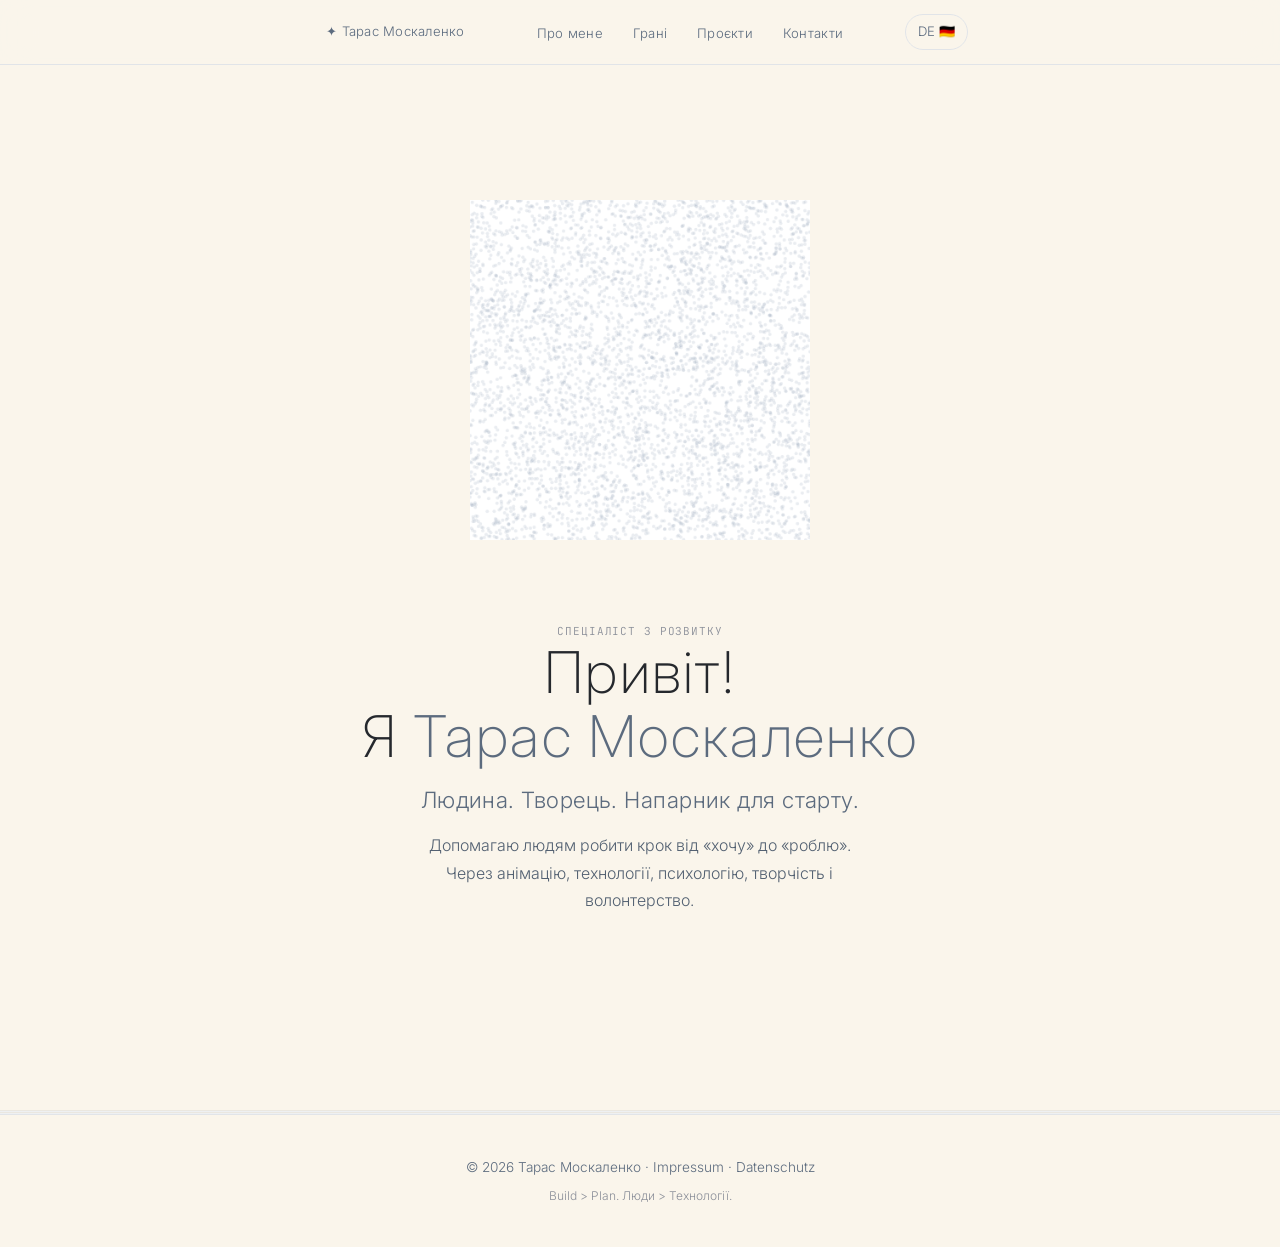
==== commit 4a126fe3: "remove Hermes SKVA project card" ====
--- a/index.html
+++ b/index.html
@@ -323,18 +323,6 @@
 
       <div class="project-card-wrapper" data-category="ai">
         <div class="project-card">
-          <div class="project-cat">🤖 AI та агенти</div>
-          <h3><a href="https://github.com/Fil-m/hermes-skva" target="_blank" class="main-link">Hermes SKVA</a></h3>
-          <p>Multi-agent production system. Розподілені AI-агенти.</p>
-          <div class="project-techs">
-            <span class="project-tech">Python</span>
-            <span class="project-tech">Hermes</span>
-          </div>
-        </div>
-      </div>
-
-      <div class="project-card-wrapper" data-category="ai">
-        <div class="project-card">
           <div class="project-cat">🎬 Відео та AI</div>
           <h3><a href="https://github.com/Fil-m/vlog-automator" target="_blank" class="main-link">Vlog Automator</a></h3>
           <p>AI-монтаж відео. Whisper, аналіз, DaVinci Resolve.</p>
--- a/assets/css/main.css
+++ b/assets/css/main.css
@@ -128,12 +128,43 @@
 
 @media(max-width:640px){
   body{font-size:16px}
-  .hero{min-height:auto;padding:80px 0 50px}
+  .hero{min-height:auto;padding:110px 0 50px}
   .container{padding:0 24px}
   section{padding:0}
-  .section-content-area{padding-top:72px;padding-bottom:48px}
-  .nav-inner{padding:12px 24px}
-  .nav-links a{padding:4px 10px;font-size:0.75rem}
+  .section-content-area{padding-top:100px;padding-bottom:48px}
+  .nav-inner{
+    display:grid;
+    grid-template-columns: 1fr auto;
+    gap: 8px;
+    padding: 10px 16px;
+    align-items: center;
+  }
+  .nav-logo{
+    grid-column: 1;
+    grid-row: 1;
+    white-space: nowrap;
+    justify-self: start;
+    padding: 4px 10px;
+    font-size: 0.78rem;
+  }
+  .nav-lang{
+    grid-column: 2;
+    grid-row: 1;
+    white-space: nowrap;
+    justify-self: end;
+    padding: 4px 10px;
+    margin-left: 0;
+    font-size: 0.78rem;
+  }
+  .nav-links{
+    grid-column: 1 / span 2;
+    grid-row: 2;
+    display: flex;
+    justify-content: center;
+    gap: 2px;
+    width: 100%;
+  }
+  .nav-links a{padding:4px 8px;font-size:0.75rem}
   #particleCanvas{width:240px;height:240px}
   .hero h1{font-size:clamp(1.8rem,7vw,2.4rem)}
   .about-card,.project-card{padding:22px 20px}
